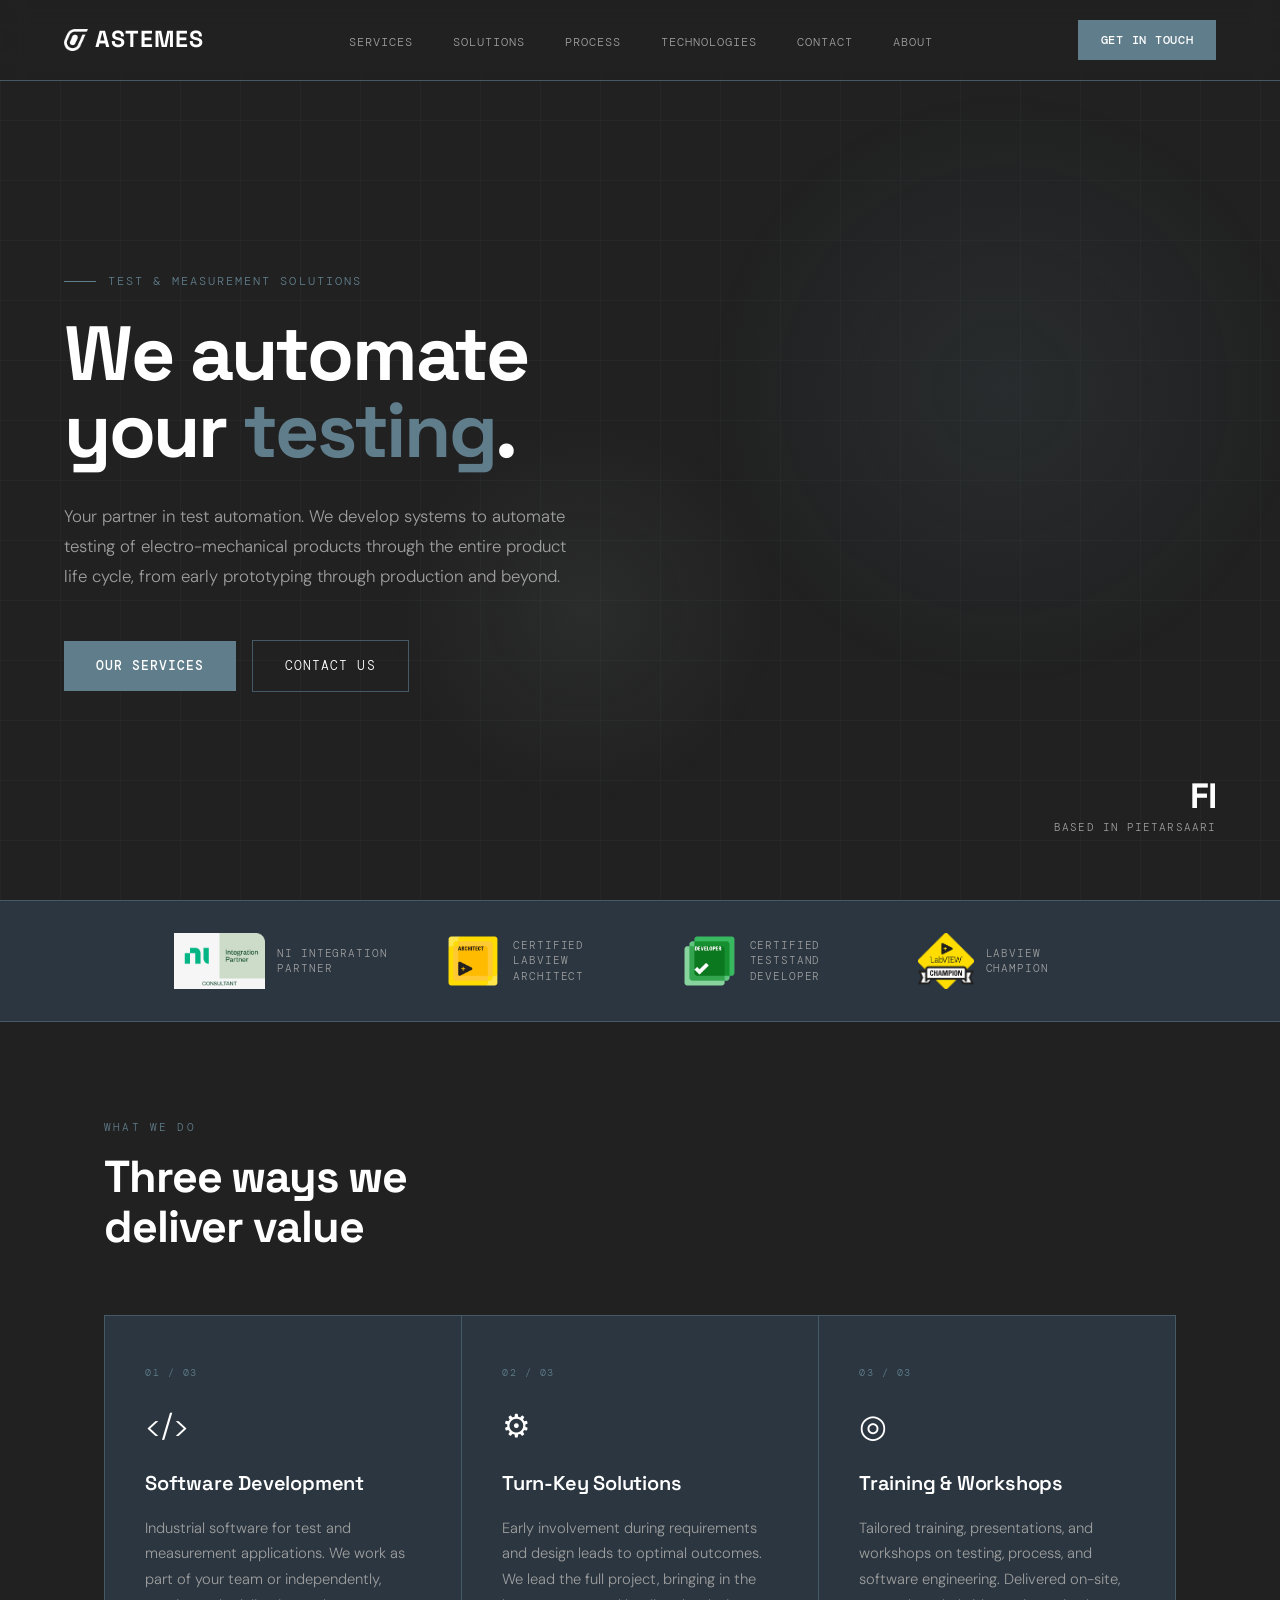
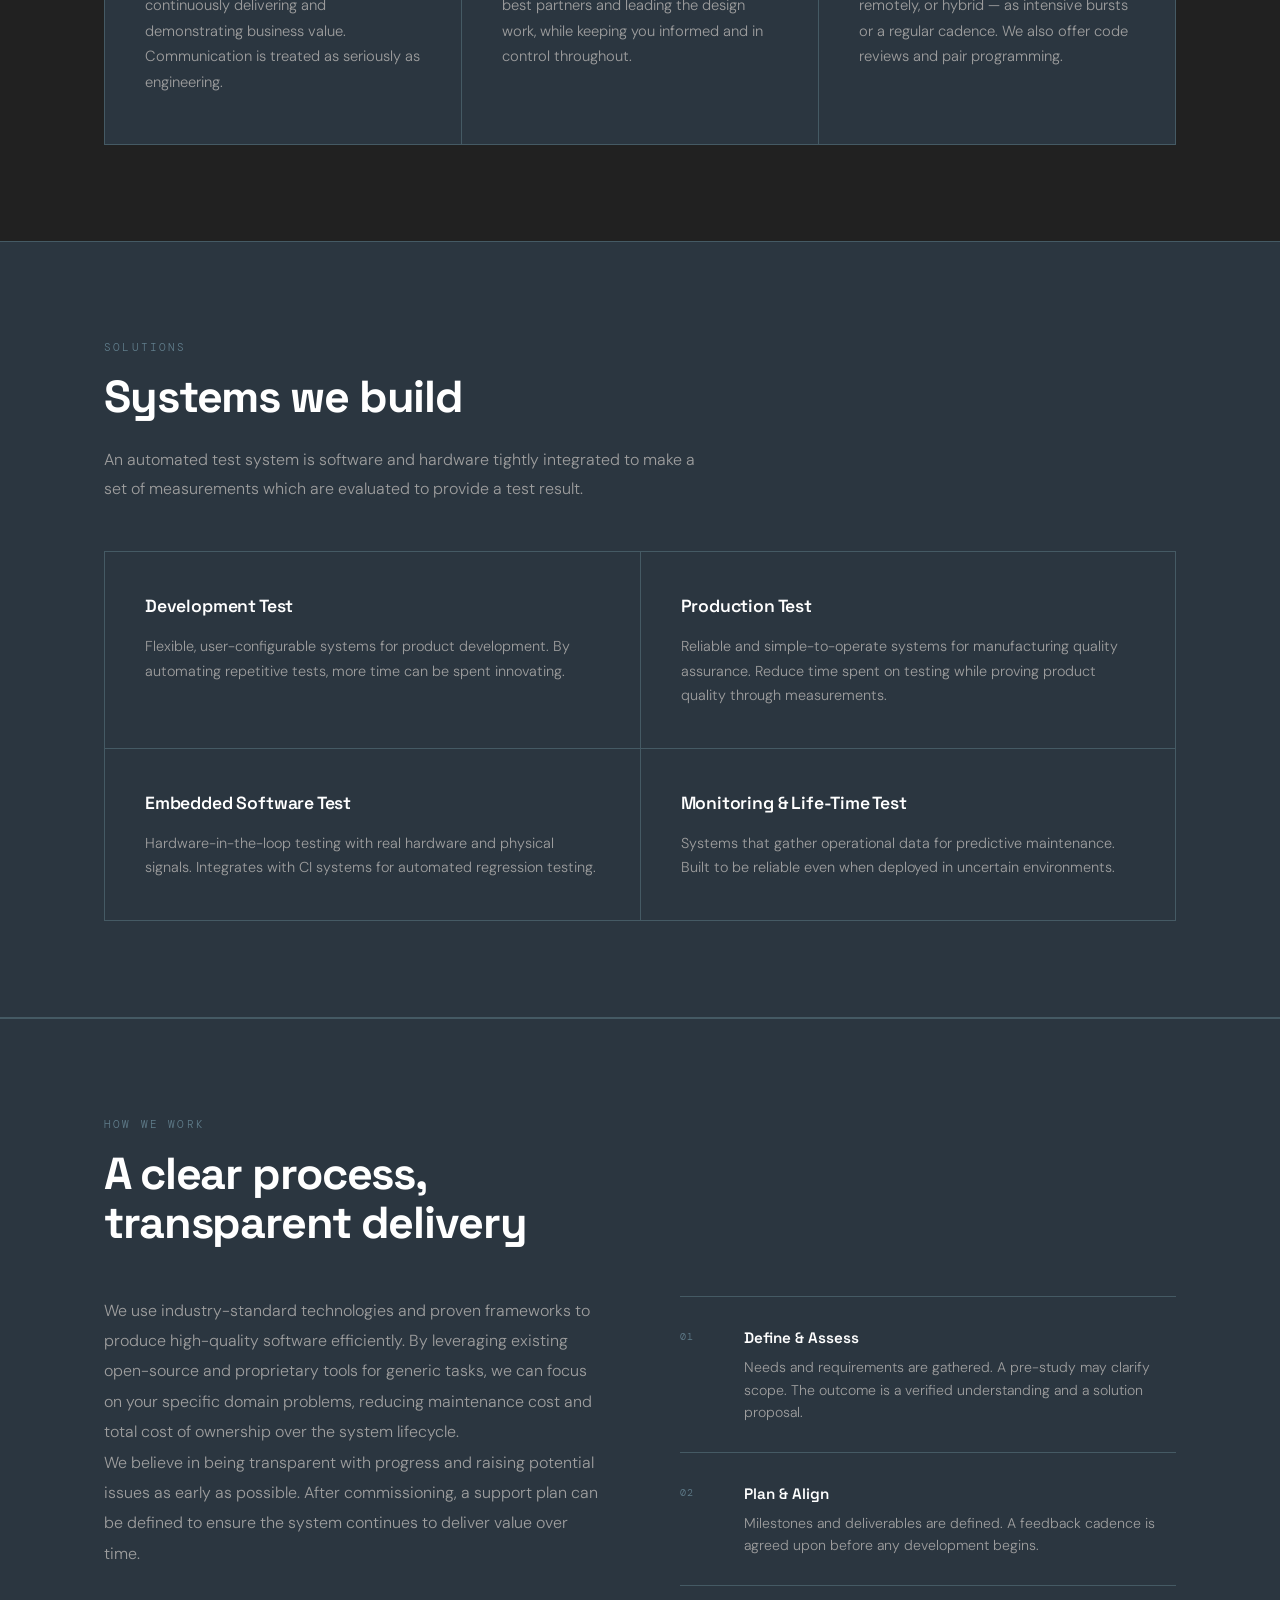
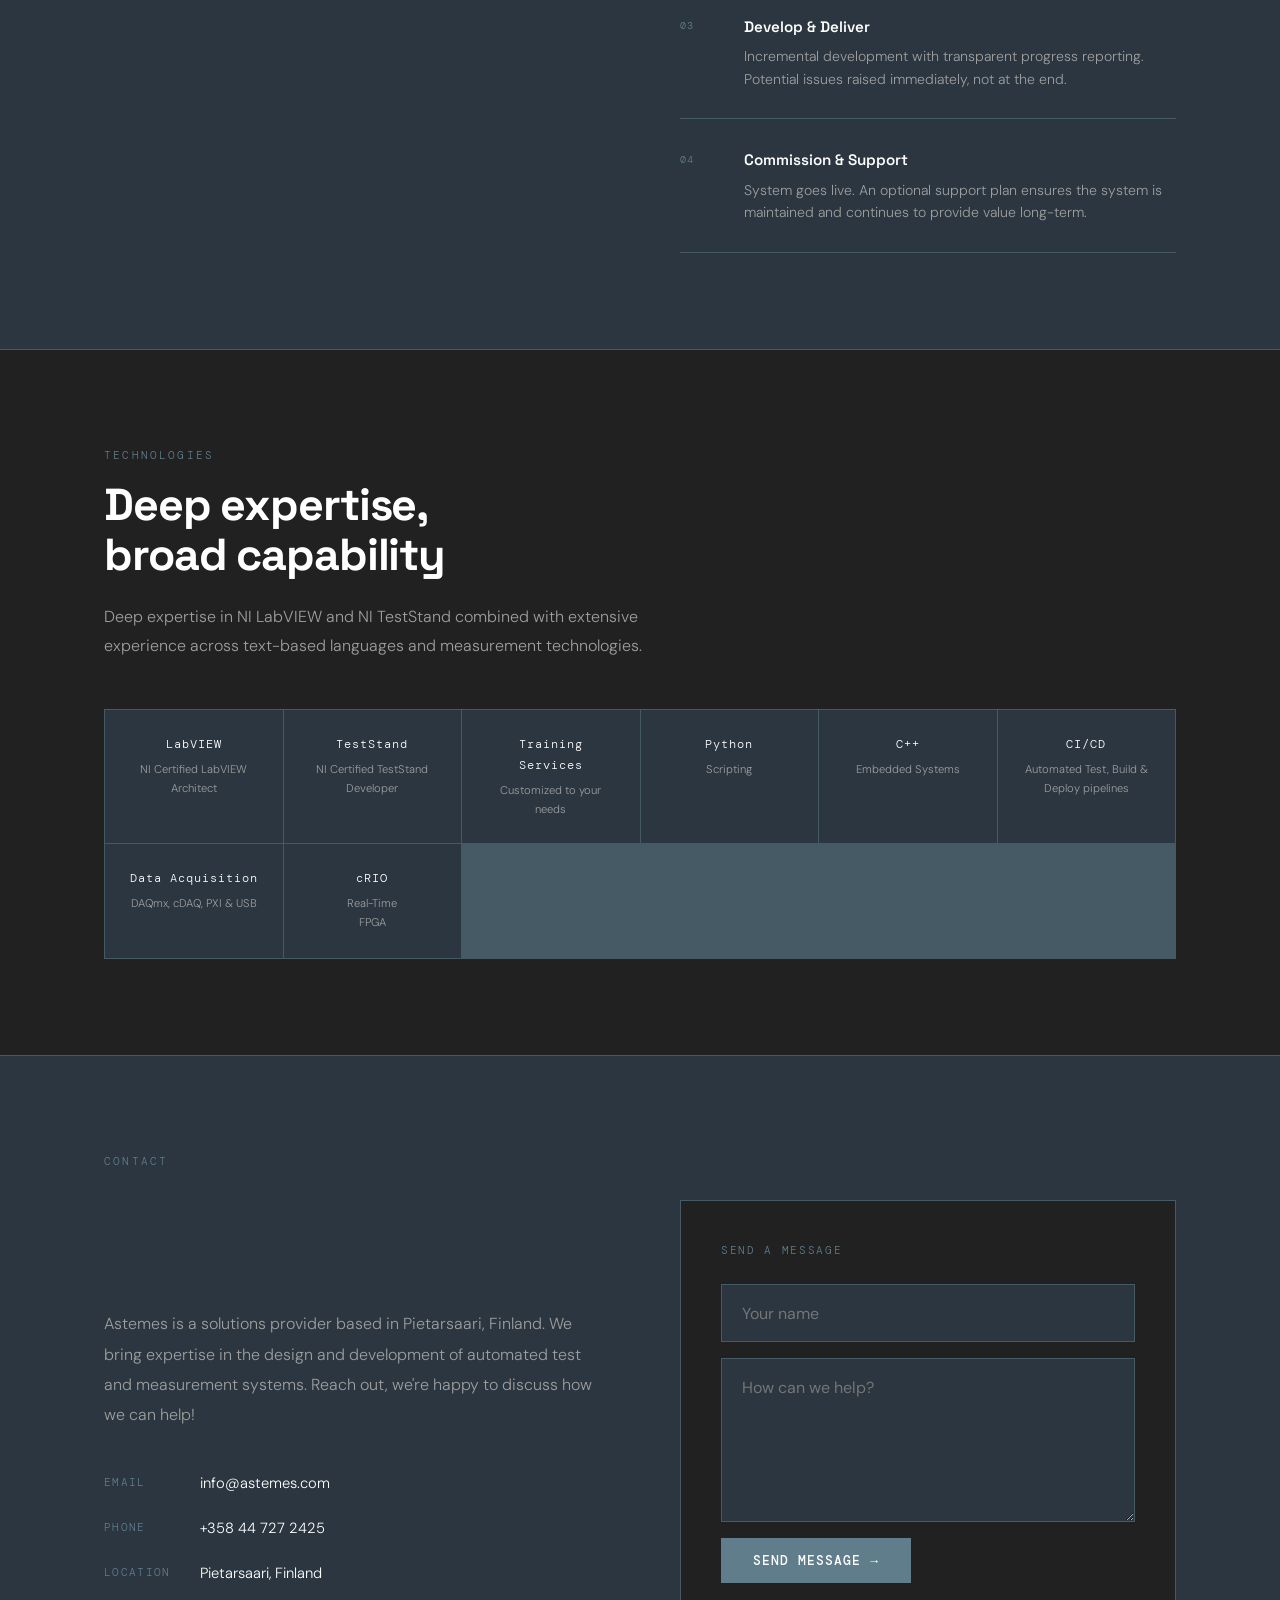
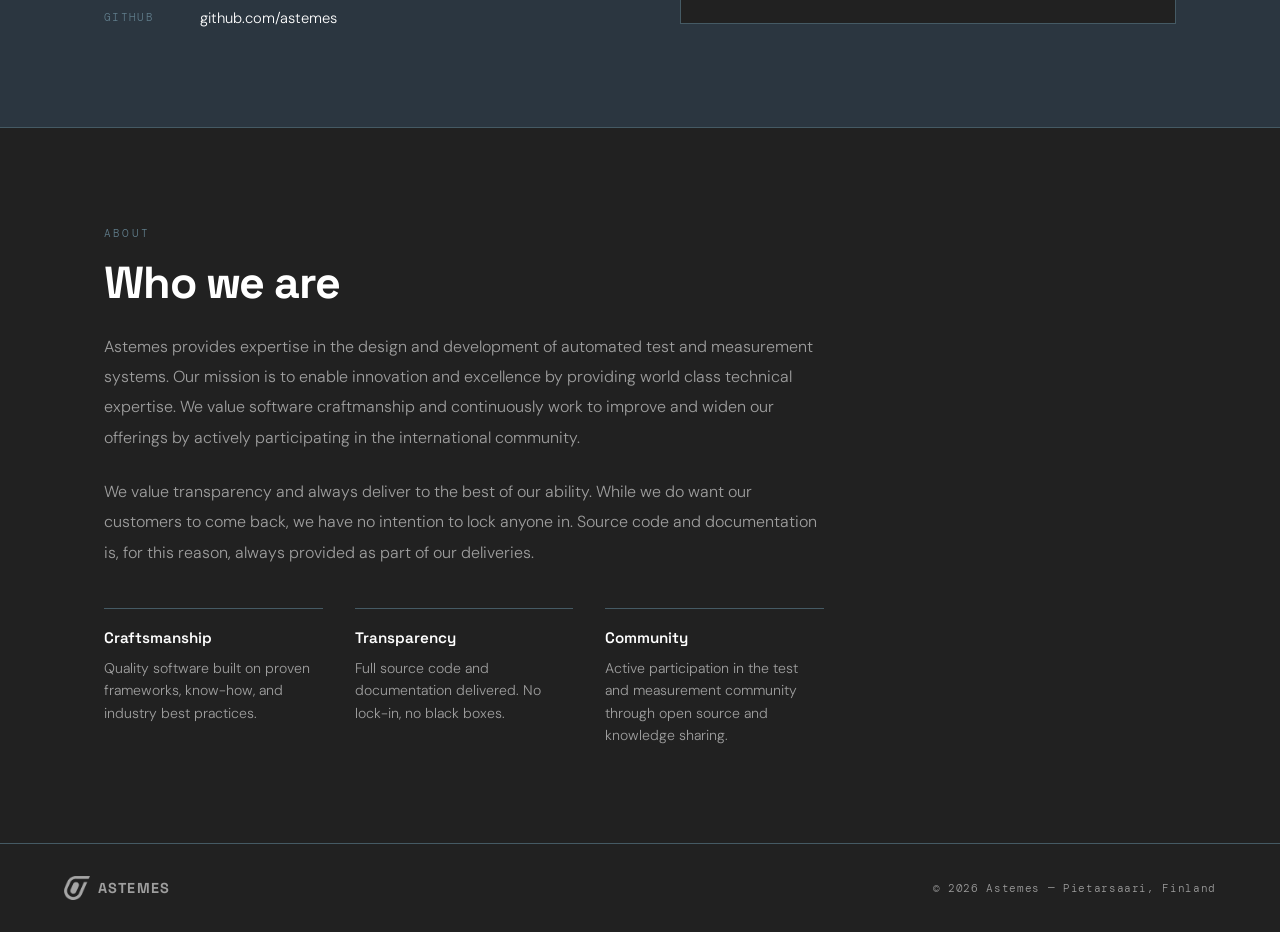
==== index.html @ abe4dcc0 "Update index.html" ====
<!DOCTYPE html>
<html lang="en">
<head>
<meta charset="UTF-8">
<meta name="viewport" content="width=device-width, initial-scale=1.0">
<title>Astemes — Test & Measurement Solutions</title>
<meta name="description" content="Astemes is a solutions provider for test and measurement applications. We develop systems to automate testing of electro-mechanical products through the entire product life cycle.">
<meta name="keywords" content="test automation, measurement systems, LabVIEW, TestStand, NI, turn-key solutions, Pietarsaari, Finland">
<meta property="og:title" content="Astemes — Test & Measurement Solutions">
<meta property="og:description" content="Your partner in test automation. We develop systems to automate testing of electro-mechanical products through the entire product life cycle.">
<meta property="og:type" content="website">
<meta property="og:url" content="https://astemes.com">
<meta property="og:image" content="https://astemes.com/brand_assets/Logo/Banner.png">
<meta property="og:site_name" content="Astemes">
<meta property="og:locale" content="en_US">
<meta name="twitter:card" content="summary_large_image">
<meta name="twitter:title" content="Astemes — Test & Measurement Solutions">
<meta name="twitter:description" content="Your partner in test automation. We develop systems to automate testing of electro-mechanical products through the entire product life cycle.">
<meta name="twitter:image" content="https://astemes.com/brand_assets/Logo/Banner.png">
<meta name="robots" content="index, follow">
<link rel="canonical" href="https://astemes.com/">
<link rel="icon" href="brand_assets/Logo/Logo_alphasigma.svg" type="image/svg+xml">
<link rel="preconnect" href="https://fonts.googleapis.com">
<link rel="preconnect" href="https://fonts.gstatic.com" crossorigin>
<link href="https://fonts.googleapis.com/css2?family=DM+Mono:wght@400;500&family=DM+Sans:wght@300;400;500&family=Space+Grotesk:wght@400;500;600;700&display=swap" rel="stylesheet">
<style>
  :root {
    --bg: #212121;
    --surface: #2b3640;
    --border: #455A64;
    --accent: #607D8B;
    --accent2: #CFD8DC;
    --text: #FFFFFF;
    --muted: #9E9E9E;
    --grid: rgba(96,125,139,0.06);
  }

  *, *::before, *::after { box-sizing: border-box; margin: 0; padding: 0; }

  /* Accessibility */
  .sr-only { position: absolute; width: 1px; height: 1px; padding: 0; margin: -1px; overflow: hidden; clip: rect(0,0,0,0); white-space: nowrap; border: 0; }
  .skip-link { position: absolute; top: -100%; left: 1rem; background: var(--accent); color: #fff; padding: 0.75rem 1.5rem; z-index: 1001; font-family: 'DM Mono', monospace; font-size: 0.85rem; text-decoration: none; }
  .skip-link:focus { top: 1rem; }
  :focus-visible { outline: 2px solid var(--accent); outline-offset: 2px; }
  a:focus-visible, button:focus-visible, input:focus-visible, textarea:focus-visible { outline: 2px solid var(--accent); outline-offset: 2px; }

  html { scroll-behavior: smooth; }

  body {
    background: var(--bg);
    color: var(--text);
    font-family: 'DM Sans', sans-serif;
    font-weight: 300;
    line-height: 1.7;
    overflow-x: hidden;
  }

  /* Grid background */
  body::before {
    content: '';
    position: fixed;
    inset: 0;
    background-image:
      linear-gradient(var(--grid) 1px, transparent 1px),
      linear-gradient(90deg, var(--grid) 1px, transparent 1px);
    background-size: 60px 60px;
    pointer-events: none;
    z-index: 0;
  }

  /* ── NAV ── */
  nav {
    position: fixed;
    top: 0; left: 0; right: 0;
    z-index: 100;
    display: flex;
    align-items: center;
    justify-content: space-between;
    padding: 1.25rem 4rem;
    background: rgba(33,33,33,0.85);
    backdrop-filter: blur(12px);
    border-bottom: 1px solid var(--border);
  }

  .nav-logo {
    display: flex;
    align-items: center;
    gap: 0.45rem;
    text-decoration: none;
  }
  .nav-logo img {
    height: 22px;
    width: auto;
  }
  .nav-logo-text {
    font-family: 'Space Grotesk', sans-serif;
    font-weight: 700;
    font-size: 1.45rem;
    letter-spacing: 0.04em;
    color: var(--text);
    text-transform: uppercase;
  }

  .nav-links {
    display: flex;
    gap: 2.5rem;
    list-style: none;
  }
  .nav-links a {
    font-family: 'DM Mono', monospace;
    font-size: 0.78rem;
    color: var(--muted);
    text-decoration: none;
    letter-spacing: 0.08em;
    text-transform: uppercase;
    transition: color 0.2s;
  }
  .nav-links a:hover { color: var(--accent); }

  .nav-hamburger {
    display: none;
    background: none;
    border: none;
    cursor: pointer;
    padding: 0.5rem;
    z-index: 101;
  }
  .nav-hamburger span {
    display: block;
    width: 22px;
    height: 2px;
    background: var(--text);
    margin: 5px 0;
    transition: transform 0.3s, opacity 0.3s;
  }
  .nav-hamburger.active span:nth-child(1) {
    transform: rotate(45deg) translate(5px, 5px);
  }
  .nav-hamburger.active span:nth-child(2) {
    opacity: 0;
  }
  .nav-hamburger.active span:nth-child(3) {
    transform: rotate(-45deg) translate(5px, -5px);
  }

  .nav-cta {
    font-family: 'DM Mono', monospace;
    font-size: 0.78rem;
    letter-spacing: 0.06em;
    text-transform: uppercase;
    background: var(--accent);
    color: #FFFFFF;
    border: none;
    padding: 0.6rem 1.4rem;
    cursor: pointer;
    text-decoration: none;
    font-weight: 500;
    transition: opacity 0.2s;
  }
  .nav-cta:hover { opacity: 0.85; }

  /* ── HERO ── */
  .hero {
    position: relative;
    min-height: 100vh;
    display: flex;
    align-items: center;
    padding: 8rem 4rem 4rem;
    z-index: 1;
    overflow: hidden;
  }

  .hero-glow {
    position: absolute;
    width: 600px; height: 600px;
    background: radial-gradient(circle, rgba(96,125,139,0.12) 0%, transparent 70%);
    top: 10%; left: 55%;
    pointer-events: none;
  }
  .hero-glow2 {
    position: absolute;
    width: 400px; height: 400px;
    background: radial-gradient(circle, rgba(207,216,220,0.06) 0%, transparent 70%);
    bottom: 10%; left: 30%;
    pointer-events: none;
  }

  .hero-label {
    font-family: 'DM Mono', monospace;
    font-size: 0.72rem;
    color: var(--accent);
    letter-spacing: 0.18em;
    text-transform: uppercase;
    margin-bottom: 1.5rem;
    display: flex;
    align-items: center;
    gap: 0.75rem;
  }
  .hero-label::before {
    content: '';
    display: inline-block;
    width: 32px; height: 1px;
    background: var(--accent);
  }

  .hero h1 {
    font-family: 'Space Grotesk', sans-serif;
    font-weight: 700;
    font-size: clamp(3rem, 6vw, 5.5rem);
    line-height: 1.0;
    letter-spacing: -0.03em;
    margin-bottom: 2rem;
    max-width: 700px;
  }

  .hero h1 em {
    font-style: normal;
    color: var(--accent);
    position: relative;
    display: inline-block;
  }

  .hero-body {
    font-size: 1.05rem;
    color: var(--muted);
    max-width: 520px;
    margin-bottom: 3rem;
    line-height: 1.8;
  }

  .hero-actions {
    display: flex;
    gap: 1rem;
    align-items: center;
  }

  .btn-primary {
    font-family: 'DM Mono', monospace;
    font-size: 0.8rem;
    letter-spacing: 0.08em;
    text-transform: uppercase;
    background: var(--accent);
    color: #FFFFFF;
    border: none;
    padding: 0.9rem 2rem;
    cursor: pointer;
    text-decoration: none;
    font-weight: 500;
    transition: opacity 0.2s, transform 0.2s;
  }
  .btn-primary:hover { opacity: 0.85; transform: translateY(-1px); }

  .btn-ghost {
    font-family: 'DM Mono', monospace;
    font-size: 0.8rem;
    letter-spacing: 0.08em;
    text-transform: uppercase;
    background: transparent;
    color: var(--text);
    border: 1px solid var(--border);
    padding: 0.9rem 2rem;
    cursor: pointer;
    text-decoration: none;
    transition: border-color 0.2s, color 0.2s;
  }
  .btn-ghost:hover { border-color: var(--accent); color: var(--accent); }

  .hero-stats {
    position: absolute;
    right: 4rem;
    bottom: 4rem;
    display: flex;
    flex-direction: column;
    gap: 2rem;
  }
  .stat-item {
    text-align: right;
  }
  .stat-num {
    font-family: 'Space Grotesk', sans-serif;
    font-weight: 700;
    font-size: 2.2rem;
    color: var(--text);
    letter-spacing: -0.03em;
    line-height: 1;
  }
  .stat-label {
    font-family: 'DM Mono', monospace;
    font-size: 0.68rem;
    color: var(--muted);
    letter-spacing: 0.1em;
    text-transform: uppercase;
    margin-top: 0.25rem;
  }

  /* ── BADGE BAR ── */
  .badge-bar {
    border-top: 1px solid var(--border);
    border-bottom: 1px solid var(--border);
    background: var(--surface);
    padding: 2rem 4rem;
    position: relative;
    z-index: 1;
  }
  .badge-bar-inner {
    max-width: 1200px;
    margin: 0 auto;
    display: flex;
    align-items: center;
    justify-content: center;
    gap: 3rem;
    flex-wrap: wrap;
  }
  .badge-bar-item {
    display: flex;
    align-items: center;
    gap: 0.75rem;
  }
  .badge-bar-item img {
    height: 56px;
    width: auto;
  }
  .badge-bar-label {
    font-family: 'DM Mono', monospace;
    font-size: 0.68rem;
    color: var(--muted);
    letter-spacing: 0.08em;
    text-transform: uppercase;
    max-width: 120px;
    line-height: 1.4;
  }

  /* ── SECTIONS ── */
  section {
    position: relative;
    z-index: 1;
  }

  .section-inner {
    max-width: 1200px;
    margin: 0 auto;
    padding: 6rem 4rem;
  }

  .section-tag {
    font-family: 'DM Mono', monospace;
    font-size: 0.68rem;
    color: var(--accent);
    letter-spacing: 0.2em;
    text-transform: uppercase;
    margin-bottom: 1rem;
  }

  .section-title {
    font-family: 'Space Grotesk', sans-serif;
    font-weight: 700;
    font-size: clamp(2rem, 3.5vw, 3rem);
    letter-spacing: -0.025em;
    line-height: 1.1;
    margin-bottom: 1.5rem;
  }

  /* ── SERVICES ── */
  #services { background: transparent; }

  .services-grid {
    display: grid;
    grid-template-columns: repeat(3, 1fr);
    gap: 1px;
    background: var(--border);
    border: 1px solid var(--border);
    margin-top: 4rem;
  }

  .service-card {
    background: var(--surface);
    padding: 3rem 2.5rem;
    transition: background 0.3s;
    position: relative;
    overflow: hidden;
  }
  .service-card::before {
    content: '';
    position: absolute;
    top: 0; left: 0; right: 0;
    height: 2px;
    background: var(--accent);
    transform: scaleX(0);
    transform-origin: left;
    transition: transform 0.4s;
  }
  .service-card:hover { background: #344550; }
  .service-card:hover::before { transform: scaleX(1); }

  .service-num {
    font-family: 'DM Mono', monospace;
    font-size: 0.65rem;
    color: var(--accent);
    letter-spacing: 0.15em;
    margin-bottom: 1.75rem;
  }
  .service-icon {
    font-size: 2rem;
    margin-bottom: 1.5rem;
    line-height: 1;
  }
  .service-title {
    font-family: 'Space Grotesk', sans-serif;
    font-weight: 600;
    font-size: 1.25rem;
    margin-bottom: 1rem;
    letter-spacing: -0.01em;
  }
  .service-desc {
    color: var(--muted);
    font-size: 0.92rem;
    line-height: 1.75;
  }

  /* ── SOLUTIONS ── */
  #solutions {
    background: var(--surface);
    border-top: 1px solid var(--border);
    border-bottom: 1px solid var(--border);
  }

  .solutions-intro {
    color: var(--muted);
    max-width: 600px;
    margin-bottom: 3rem;
    font-size: 1rem;
    line-height: 1.8;
  }

  .solutions-grid {
    display: grid;
    grid-template-columns: repeat(2, 1fr);
    gap: 1px;
    background: var(--border);
    border: 1px solid var(--border);
  }

  .solution-card {
    background: var(--surface);
    padding: 2.5rem;
    transition: background 0.3s;
  }
  .solution-card:hover { background: #344550; }

  .solution-title {
    font-family: 'Space Grotesk', sans-serif;
    font-weight: 600;
    font-size: 1.1rem;
    margin-bottom: 0.75rem;
    letter-spacing: -0.01em;
  }

  .solution-desc {
    color: var(--muted);
    font-size: 0.9rem;
    line-height: 1.7;
  }

  /* ── HOW WE WORK ── */
  #process {
    background: var(--surface);
    border-top: 1px solid var(--border);
    border-bottom: 1px solid var(--border);
  }

  .process-grid {
    display: grid;
    grid-template-columns: 1fr 1fr;
    gap: 5rem;
    align-items: start;
    margin-top: 3rem;
  }

  .process-desc {
    color: var(--muted);
    font-size: 1rem;
    line-height: 1.9;
  }

  .steps {
    display: flex;
    flex-direction: column;
    gap: 0;
  }
  .step {
    display: flex;
    gap: 1.5rem;
    padding: 1.75rem 0;
    border-bottom: 1px solid var(--border);
    align-items: flex-start;
  }
  .step:first-child { border-top: 1px solid var(--border); }
  .step-num {
    font-family: 'DM Mono', monospace;
    font-size: 0.65rem;
    color: var(--accent);
    letter-spacing: 0.1em;
    min-width: 2.5rem;
    padding-top: 0.2rem;
  }
  .step-content {}
  .step-title {
    font-family: 'Space Grotesk', sans-serif;
    font-weight: 600;
    font-size: 0.95rem;
    margin-bottom: 0.35rem;
  }
  .step-text {
    font-size: 0.88rem;
    color: var(--muted);
    line-height: 1.6;
  }

  /* ── TECH ── */
  #tech {}

  .tech-intro {
    color: var(--muted);
    max-width: 600px;
    margin-bottom: 3rem;
    font-size: 1rem;
    line-height: 1.8;
  }

  .tech-grid {
    display: grid;
    grid-template-columns: repeat(auto-fill, minmax(160px, 1fr));
    gap: 1px;
    background: var(--border);
    border: 1px solid var(--border);
  }
  .tech-badge {
    background: var(--surface);
    padding: 1.5rem;
    text-align: center;
    transition: background 0.2s;
  }
  .tech-badge:hover { background: #344550; }
  .tech-badge-name {
    font-family: 'DM Mono', monospace;
    font-size: 0.78rem;
    letter-spacing: 0.08em;
    color: var(--text);
  }
  .tech-badge-role {
    font-size: 0.7rem;
    color: var(--muted);
    margin-top: 0.3rem;
  }

  /* ── CONTACT ── */
  #contact {
    background: var(--surface);
    border-top: 1px solid var(--border);
  }

  .contact-grid {
    display: grid;
    grid-template-columns: 1fr 1fr;
    gap: 5rem;
    align-items: start;
  }

  .contact-desc {
    color: var(--muted);
    font-size: 1rem;
    line-height: 1.9;
    margin-bottom: 2.5rem;
  }

  .contact-detail {
    display: flex;
    flex-direction: column;
    gap: 1.25rem;
  }
  .contact-item {
    display: flex;
    gap: 1rem;
    align-items: flex-start;
  }
  .contact-item-label {
    font-family: 'DM Mono', monospace;
    font-size: 0.68rem;
    color: var(--accent);
    letter-spacing: 0.12em;
    text-transform: uppercase;
    min-width: 80px;
    padding-top: 0.15rem;
  }
  .contact-item-value {
    font-size: 0.92rem;
    color: var(--text);
  }
  .contact-item-value a {
    color: var(--text);
    text-decoration: none;
    transition: color 0.2s;
  }
  .contact-item-value a:hover { color: var(--accent); }

  /* ── ABOUT ── */
  #about {
    border-top: 1px solid var(--border);
  }

  .about-content {
    max-width: 720px;
  }

  .about-text {
    color: var(--muted);
    font-size: 1rem;
    line-height: 1.9;
    margin-bottom: 1.5rem;
  }

  .about-values {
    display: flex;
    gap: 2rem;
    margin-top: 2.5rem;
  }

  .about-value {
    flex: 1;
    padding-top: 1rem;
    border-top: 1px solid var(--border);
  }

  .about-value-title {
    font-family: 'Space Grotesk', sans-serif;
    font-weight: 600;
    font-size: 0.95rem;
    margin-bottom: 0.35rem;
  }

  .about-value-text {
    font-size: 0.88rem;
    color: var(--muted);
    line-height: 1.6;
  }

  /* ── FOOTER ── */
  footer {
    position: relative;
    z-index: 1;
    border-top: 1px solid var(--border);
    padding: 2rem 4rem;
    display: flex;
    align-items: center;
    justify-content: space-between;
  }
  .footer-logo {
    display: flex;
    align-items: center;
    gap: 0.5rem;
  }
  .footer-logo img {
    height: 24px;
    width: auto;
    opacity: 0.6;
  }
  .footer-logo-text {
    font-family: 'Space Grotesk', sans-serif;
    font-weight: 700;
    font-size: 0.9rem;
    letter-spacing: 0.08em;
    color: var(--muted);
    text-transform: uppercase;
  }
  .footer-copy {
    font-family: 'DM Mono', monospace;
    font-size: 0.68rem;
    color: var(--muted);
    letter-spacing: 0.06em;
  }

  /* ── ANIMATIONS ── */
  .fade-in {
    opacity: 0;
    transform: translateY(24px);
    transition: opacity 0.7s ease, transform 0.7s ease;
  }
  .fade-in.visible {
    opacity: 1;
    transform: none;
  }

  /* ── RESPONSIVE ── */
  @media (max-width: 1080px) {
    nav { padding: 1.25rem 2rem; }
    .nav-hamburger { display: block; }
    .nav-cta { display: none; }
    .nav-links {
      display: none;
      position: fixed;
      top: 0;
      left: 0;
      width: 100vw;
      height: 100vh;
      background: #212121;
      flex-direction: column;
      align-items: center;
      justify-content: center;
      gap: 2.5rem;
      z-index: 999;
    }
    .nav-links.open { display: flex; }
    .nav-hamburger { z-index: 1000; }
    .nav-links a {
      font-size: 1rem;
      letter-spacing: 0.12em;
      color: var(--text);
    }
    .hero { padding: 8rem 2rem 14rem; }
    .hero-stats { right: 2rem; bottom: 2rem; flex-direction: row; gap: 2rem; }
    .section-inner { padding: 4rem 2rem; }
    .services-grid, .solutions-grid { grid-template-columns: 1fr; }
    .tech-grid { grid-template-columns: repeat(2, 1fr); }
    .tech-badge { padding: 0.9rem 0.6rem; }
    .tech-badge-name { font-size: 0.7rem; }
    .tech-badge-role { font-size: 0.6rem; }
    .process-grid, .contact-grid { grid-template-columns: 1fr; gap: 3rem; }
    footer { flex-direction: column; gap: 1rem; padding: 2rem; }
    .about-values { flex-direction: column; gap: 1.5rem; }
  }
</style>
<script type="application/ld+json">
{
  "@context": "https://schema.org",
  "@type": "ProfessionalService",
  "name": "Astemes",
  "url": "https://astemes.com",
  "logo": "https://astemes.com/brand_assets/Logo/Banner.png",
  "description": "Solutions provider for test and measurement applications. We develop systems to automate testing of electro-mechanical products through the entire product life cycle.",
  "address": {
    "@type": "PostalAddress",
    "addressLocality": "Pietarsaari",
    "addressCountry": "FI"
  },
  "email": "info@astemes.com",
  "sameAs": ["https://github.com/astemes"],
  "knowsAbout": ["Test Automation", "LabVIEW", "TestStand", "Measurement Systems", "NI Hardware"],
  "areaServed": "Worldwide"
}
</script>
</head>
<body>

<!-- NAV -->
<a href="#services" class="skip-link">Skip to main content</a>
<header>
<nav aria-label="Main navigation">
  <a href="/" class="nav-logo">
    <img src="brand_assets/Logo/Logo_alphasigma_white.png" alt="Astemes" width="256" height="237">
    <span class="nav-logo-text">Astemes</span>
  </a>
  <ul class="nav-links">
    <li><a href="#services">Services</a></li>
    <li><a href="#solutions">Solutions</a></li>
    <li><a href="#process">Process</a></li>
    <li><a href="#tech">Technologies</a></li>
    <li><a href="#contact">Contact</a></li>
    <li><a href="#about">About</a></li>
  </ul>
  <a href="#contact" class="nav-cta">Get in touch</a>
  <button class="nav-hamburger" aria-label="Toggle menu" aria-expanded="false" onclick="toggleMenu()">
    <span></span>
    <span></span>
    <span></span>
  </button>
</nav>
</header>

<main>
<!-- HERO -->
<section class="hero">
  <div class="hero-glow"></div>
  <div class="hero-glow2"></div>
  <div>
    <div class="hero-label">Test &amp; Measurement Solutions</div>
    <h1>We automate<br>your <em>testing</em>.</h1>
    <p class="hero-body">
      Your partner in test automation. We develop systems to automate testing of electro-mechanical products through the entire product life cycle, from early prototyping through production and beyond.
    </p>
    <div class="hero-actions">
      <a href="#services" class="btn-primary">Our services</a>
      <a href="#contact" class="btn-ghost">Contact us</a>
    </div>
  </div>
  <div class="hero-stats">
    <div class="stat-item">
      <div class="stat-num">FI</div>
      <div class="stat-label">Based in Pietarsaari</div>
    </div>
  </div>
</section>

<!-- CERTIFICATIONS & PARTNERSHIPS -->
<div class="badge-bar">
  <div class="badge-bar-inner">
    <div class="badge-bar-item">
      <img src="brand_assets/Logo/3rd Party/NI_Partner_Badges_RGB_Consultant_Integration_Partner.png" alt="NI Integration Partner" width="500" height="308" loading="lazy">
      <span class="badge-bar-label">NI Integration Partner</span>
    </div>
    <div class="badge-bar-item">
      <img src="brand_assets/Logo/3rd Party/CLA_2.png" alt="Certified LabVIEW Architect" width="352" height="352" loading="lazy">
      <span class="badge-bar-label">Certified LabVIEW Architect</span>
    </div>
    <div class="badge-bar-item">
      <img src="brand_assets/Logo/3rd Party/CTD.png" alt="Certified TestStand Developer" width="353" height="352" loading="lazy">
      <span class="badge-bar-label">Certified TestStand Developer</span>
    </div>
    <div class="badge-bar-item">
      <img src="brand_assets/Logo/3rd Party/LV_Champ_Logo.png" alt="LabVIEW Champion" width="237" height="237" loading="lazy">
      <span class="badge-bar-label">LabVIEW Champion</span>
    </div>
  </div>
</div>

<!-- SERVICES -->
<section id="services">
  <div class="section-inner">
    <div class="section-tag">What we do</div>
    <h2 class="section-title fade-in">Three ways we<br>deliver value</h2>
    <div class="services-grid">
      <div class="service-card fade-in">
        <div class="service-num">01 / 03</div>
        <div class="service-icon">&lt;/&gt;</div>
        <h3 class="service-title">Software Development</h3>
        <p class="service-desc">Industrial software for test and measurement applications. We work as part of your team or independently, continuously delivering and demonstrating business value. Communication is treated as seriously as engineering.</p>
      </div>
      <div class="service-card fade-in">
        <div class="service-num">02 / 03</div>
        <div class="service-icon">⚙</div>
        <h3 class="service-title">Turn-Key Solutions</h3>
        <p class="service-desc">Early involvement during requirements and design leads to optimal outcomes. We lead the full project, bringing in the best partners and leading the design work, while keeping you informed and in control throughout.</p>
      </div>
      <div class="service-card fade-in">
        <div class="service-num">03 / 03</div>
        <div class="service-icon">◎</div>
        <h3 class="service-title">Training &amp; Workshops</h3>
        <p class="service-desc">Tailored training, presentations, and workshops on testing, process, and software engineering. Delivered on-site, remotely, or hybrid — as intensive bursts or a regular cadence. We also offer code reviews and pair programming.</p>
      </div>
    </div>
  </div>
</section>

<!-- SOLUTIONS -->
<section id="solutions">
  <div class="section-inner">
    <div class="section-tag">Solutions</div>
    <h2 class="section-title fade-in">Systems we build</h2>
    <p class="solutions-intro">An automated test system is software and hardware tightly integrated to make a set of measurements which are evaluated to provide a test result.</p>
    <div class="solutions-grid">
      <div class="solution-card fade-in">
        <h3 class="solution-title">Development Test</h3>
        <p class="solution-desc">Flexible, user-configurable systems for product development. By automating repetitive tests, more time can be spent innovating.</p>
      </div>
      <div class="solution-card fade-in">
        <h3 class="solution-title">Production Test</h3>
        <p class="solution-desc">Reliable and simple-to-operate systems for manufacturing quality assurance. Reduce time spent on testing while proving product quality through measurements.</p>
      </div>
      <div class="solution-card fade-in">
        <h3 class="solution-title">Embedded Software Test</h3>
        <p class="solution-desc">Hardware-in-the-loop testing with real hardware and physical signals. Integrates with CI systems for automated regression testing.</p>
      </div>
      <div class="solution-card fade-in">
        <h3 class="solution-title">Monitoring &amp; Life-Time Test</h3>
        <p class="solution-desc">Systems that gather operational data for predictive maintenance. Built to be reliable even when deployed in uncertain environments.</p>
      </div>
    </div>
  </div>
</section>

<!-- HOW WE WORK -->
<section id="process">
  <div class="section-inner">
    <div class="section-tag">How we work</div>
    <h2 class="section-title fade-in">A clear process,<br>transparent delivery</h2>
    <div class="process-grid">
      <div>
        <p class="process-desc">
          We use industry-standard technologies and proven frameworks to produce high-quality software efficiently. By leveraging existing open-source and proprietary tools for generic tasks, we can focus on your specific domain problems, reducing maintenance cost and total cost of ownership over the system lifecycle.
        </p>
        <p class="process-desc">
          We believe in being transparent with progress and raising potential issues as early as possible. After commissioning, a support plan can be defined to ensure the system continues to deliver value over time.
        </p>
      </div>
      <div class="steps">
        <div class="step fade-in">
          <div class="step-num">01</div>
          <div class="step-content">
            <h3 class="step-title">Define &amp; Assess</h3>
            <p class="step-text">Needs and requirements are gathered. A pre-study may clarify scope. The outcome is a verified understanding and a solution proposal.</p>
          </div>
        </div>
        <div class="step fade-in">
          <div class="step-num">02</div>
          <div class="step-content">
            <h3 class="step-title">Plan &amp; Align</h3>
            <p class="step-text">Milestones and deliverables are defined. A feedback cadence is agreed upon before any development begins.</p>
          </div>
        </div>
        <div class="step fade-in">
          <div class="step-num">03</div>
          <div class="step-content">
            <h3 class="step-title">Develop &amp; Deliver</h3>
            <p class="step-text">Incremental development with transparent progress reporting. Potential issues raised immediately, not at the end.</p>
          </div>
        </div>
        <div class="step fade-in">
          <div class="step-num">04</div>
          <div class="step-content">
            <h3 class="step-title">Commission &amp; Support</h3>
            <p class="step-text">System goes live. An optional support plan ensures the system is maintained and continues to provide value long-term.</p>
          </div>
        </div>
      </div>
    </div>
  </div>
</section>

<!-- TECH -->
<section id="tech">
  <div class="section-inner">
    <div class="section-tag">Technologies</div>
    <h2 class="section-title fade-in">Deep expertise,<br>broad capability</h2>
    <p class="tech-intro">Deep expertise in NI LabVIEW and NI TestStand combined with extensive experience across text-based languages and measurement technologies.</p>
    <div class="tech-grid">
      <div class="tech-badge fade-in">
        <div class="tech-badge-name">LabVIEW</div>
        <div class="tech-badge-role">NI Certified LabVIEW Architect</div>
      </div>
      <div class="tech-badge fade-in">
        <div class="tech-badge-name">TestStand</div>
        <div class="tech-badge-role">NI Certified TestStand Developer</div>
      </div>
      <div class="tech-badge fade-in">
        <div class="tech-badge-name">Training Services</div>
        <div class="tech-badge-role">Customized to your needs</div>
       <!--<div class="tech-badge-role">NI Certified Professional Instructor</div>-->
      </div>
      <div class="tech-badge fade-in">
        <div class="tech-badge-name">Python</div>
        <div class="tech-badge-role">Scripting</div>
      </div>
      <div class="tech-badge fade-in">
        <div class="tech-badge-name">C++</div>
        <div class="tech-badge-role">Embedded Systems</div>
      </div>      
      <div class="tech-badge fade-in">
        <div class="tech-badge-name">CI/CD</div>
        <div class="tech-badge-role">Automated Test, Build &amp; Deploy pipelines</div>
      </div>
      <div class="tech-badge fade-in">
        <div class="tech-badge-name">Data Acquisition</div>
        <div class="tech-badge-role">DAQmx, cDAQ, PXI &amp; USB</div>
      </div>
      <div class="tech-badge fade-in">
        <div class="tech-badge-name">cRIO</div>
        <div class="tech-badge-role">Real-Time<br/>FPGA</div>
      </div>
      <div class="tech-badge fade-in">
        <div class="tech-badge-name">PXI</div>
        <div class="tech-badge-role">Modular Instrumentation</div>
      </div>
      <div class="tech-badge fade-in">
        <div class="tech-badge-name">Serial Communication</div>
        <div class="tech-badge-role">RS-232/485, CAN</div>
      </div>
      <div class="tech-badge fade-in">
        <div class="tech-badge-name">Instrument Integration</div>
        <div class="tech-badge-role">SCPI / VISA Protocols</div>
      </div>
      <div class="tech-badge fade-in">
        <div class="tech-badge-name">Git</div>
        <div class="tech-badge-role">Version Control &amp; Collaboration</div>
      </div>
    </div>
  </div>
</section>

<!-- CONTACT -->
<section id="contact">
  <div class="section-inner">
    <div class="contact-grid">
      <div>
        <div class="section-tag">Contact</div>
        <h2 class="section-title fade-in">Let's solve your<br>testing challenges</h2>
        <p class="contact-desc">
          Astemes is a solutions provider based in Pietarsaari, Finland. We bring expertise in the design and development of automated test and measurement systems. Reach out, we're happy to discuss how we can help!
        </p>
        <div class="contact-detail">
          <div class="contact-item">
            <span class="contact-item-label">Email</span>
            <span class="contact-item-value"><a href="mailto:info@astemes.com">info@astemes.com</a></span>
          </div>
          <div class="contact-item">
            <span class="contact-item-label">Phone</span>
            <span class="contact-item-value"><a href="tel:+358447272425">+358 44 727 2425</a></span>
          </div>
          <div class="contact-item">
            <span class="contact-item-label">Location</span>
            <span class="contact-item-value">Pietarsaari, Finland</span>
          </div>
          <div class="contact-item">
            <span class="contact-item-label">GitHub</span>
            <span class="contact-item-value"><a href="https://github.com/astemes" target="_blank" rel="noopener noreferrer">github.com/astemes</a></span>
          </div>
        </div>
      </div>
      <div>
        <div style="background: var(--bg); border: 1px solid var(--border); padding: 2.5rem; margin-top: 3rem;">
          <div style="font-family: 'DM Mono', monospace; font-size: 0.7rem; color: var(--accent); letter-spacing: 0.15em; text-transform: uppercase; margin-bottom: 1.5rem;">Send a message</div>
          <form id="contact-form" style="display: flex; flex-direction: column; gap: 1rem;" onsubmit="return openMailClient()">
            <label for="contact-name" class="sr-only">Your name</label>
            <input id="contact-name" type="text" placeholder="Your name" style="background: var(--surface); border: 1px solid var(--border); color: var(--text); font-family: 'DM Sans', sans-serif; font-size: 1rem; padding: 1.1rem 1.25rem; outline: none; transition: border-color 0.2s;" onfocus="this.style.borderColor='var(--accent)'" onblur="this.style.borderColor='var(--border)'">

            <label for="contact-message" class="sr-only">Your message</label>
            <textarea id="contact-message" placeholder="How can we help?" rows="6" style="background: var(--surface); border: 1px solid var(--border); color: var(--text); font-family: 'DM Sans', sans-serif; font-size: 1rem; padding: 1.1rem 1.25rem; outline: none; resize: vertical; transition: border-color 0.2s;" onfocus="this.style.borderColor='var(--accent)'" onblur="this.style.borderColor='var(--border)'"></textarea>
            <button type="submit" class="btn-primary" style="align-self: flex-start;">Send message →</button>
          </form>
        </div>
      </div>
    </div>
  </div>
</section>

<!-- ABOUT -->
<section id="about">
  <div class="section-inner">
    <div class="section-tag">About</div>
    <h2 class="section-title fade-in">Who we are</h2>
    <div class="about-content">
      <p class="about-text">
        Astemes provides expertise in the design and development of automated test and measurement systems. Our mission is to enable innovation and excellence by providing world class technical expertise. We value software craftmanship and continuously work to improve and widen our offerings by actively participating in the international community.
      </p>
      <p class="about-text">
        We value transparency and always deliver to the best of our ability. While we do want our customers to come back, we have no intention to lock anyone in. Source code and documentation is, for this reason, always provided as part of our deliveries.
      </p>
      <div class="about-values">
        <div class="about-value fade-in">
          <h3 class="about-value-title">Craftsmanship</h3>
          <p class="about-value-text">Quality software built on proven frameworks, know-how, and industry best practices.</p>
        </div>
        <div class="about-value fade-in">
          <h3 class="about-value-title">Transparency</h3>
          <p class="about-value-text">Full source code and documentation delivered. No lock-in, no black boxes.</p>
        </div>
        <div class="about-value fade-in">
          <h3 class="about-value-title">Community</h3>
          <p class="about-value-text">Active participation in the test and measurement community through open source and knowledge sharing.</p>
        </div>
      </div>
    </div>
  </div>
</section>

</main>

<!-- FOOTER -->
<footer>
  <div class="footer-logo">
    <img src="brand_assets/Logo/Logo_alphasigma_white.png" alt="Astemes" width="256" height="237" loading="lazy">
    <span class="footer-logo-text">Astemes</span>
  </div>
  <div class="footer-copy">© 2026 Astemes — Pietarsaari, Finland</div>
</footer>

<script>
  // Contact form — opens email client with filled fields
  // Mobile menu toggle
  function toggleMenu() {
    var links = document.querySelector('.nav-links');
    var btn = document.querySelector('.nav-hamburger');
    links.classList.toggle('open');
    btn.classList.toggle('active');
    var expanded = btn.getAttribute('aria-expanded') === 'true';
    btn.setAttribute('aria-expanded', String(!expanded));
  }

  // Close menu when a link is tapped
  document.querySelectorAll('.nav-links a').forEach(function(link) {
    link.addEventListener('click', function() {
      document.querySelector('.nav-links').classList.remove('open');
      document.querySelector('.nav-hamburger').classList.remove('active');
    });
  });

  function openMailClient() {
    var name = document.getElementById('contact-name').value.trim();
    var message = document.getElementById('contact-message').value.trim();

    var subject = 'Inquiry from ' + (name || 'Website visitor');
    var body = message + '\n\n— ' + name;

    window.location.href = 'mailto:info@astemes.com'
      + '?subject=' + encodeURIComponent(subject)
      + '&body=' + encodeURIComponent(body);

    return false;
  }

  // Scroll reveal
  const observer = new IntersectionObserver(entries => {
    entries.forEach((entry, i) => {
      if (entry.isIntersecting) {
        setTimeout(() => entry.target.classList.add('visible'), i * 80);
        observer.unobserve(entry.target);
      }
    });
  }, { threshold: 0.1 });

  document.querySelectorAll('.fade-in').forEach(el => observer.observe(el));
</script>
</body>
</html>
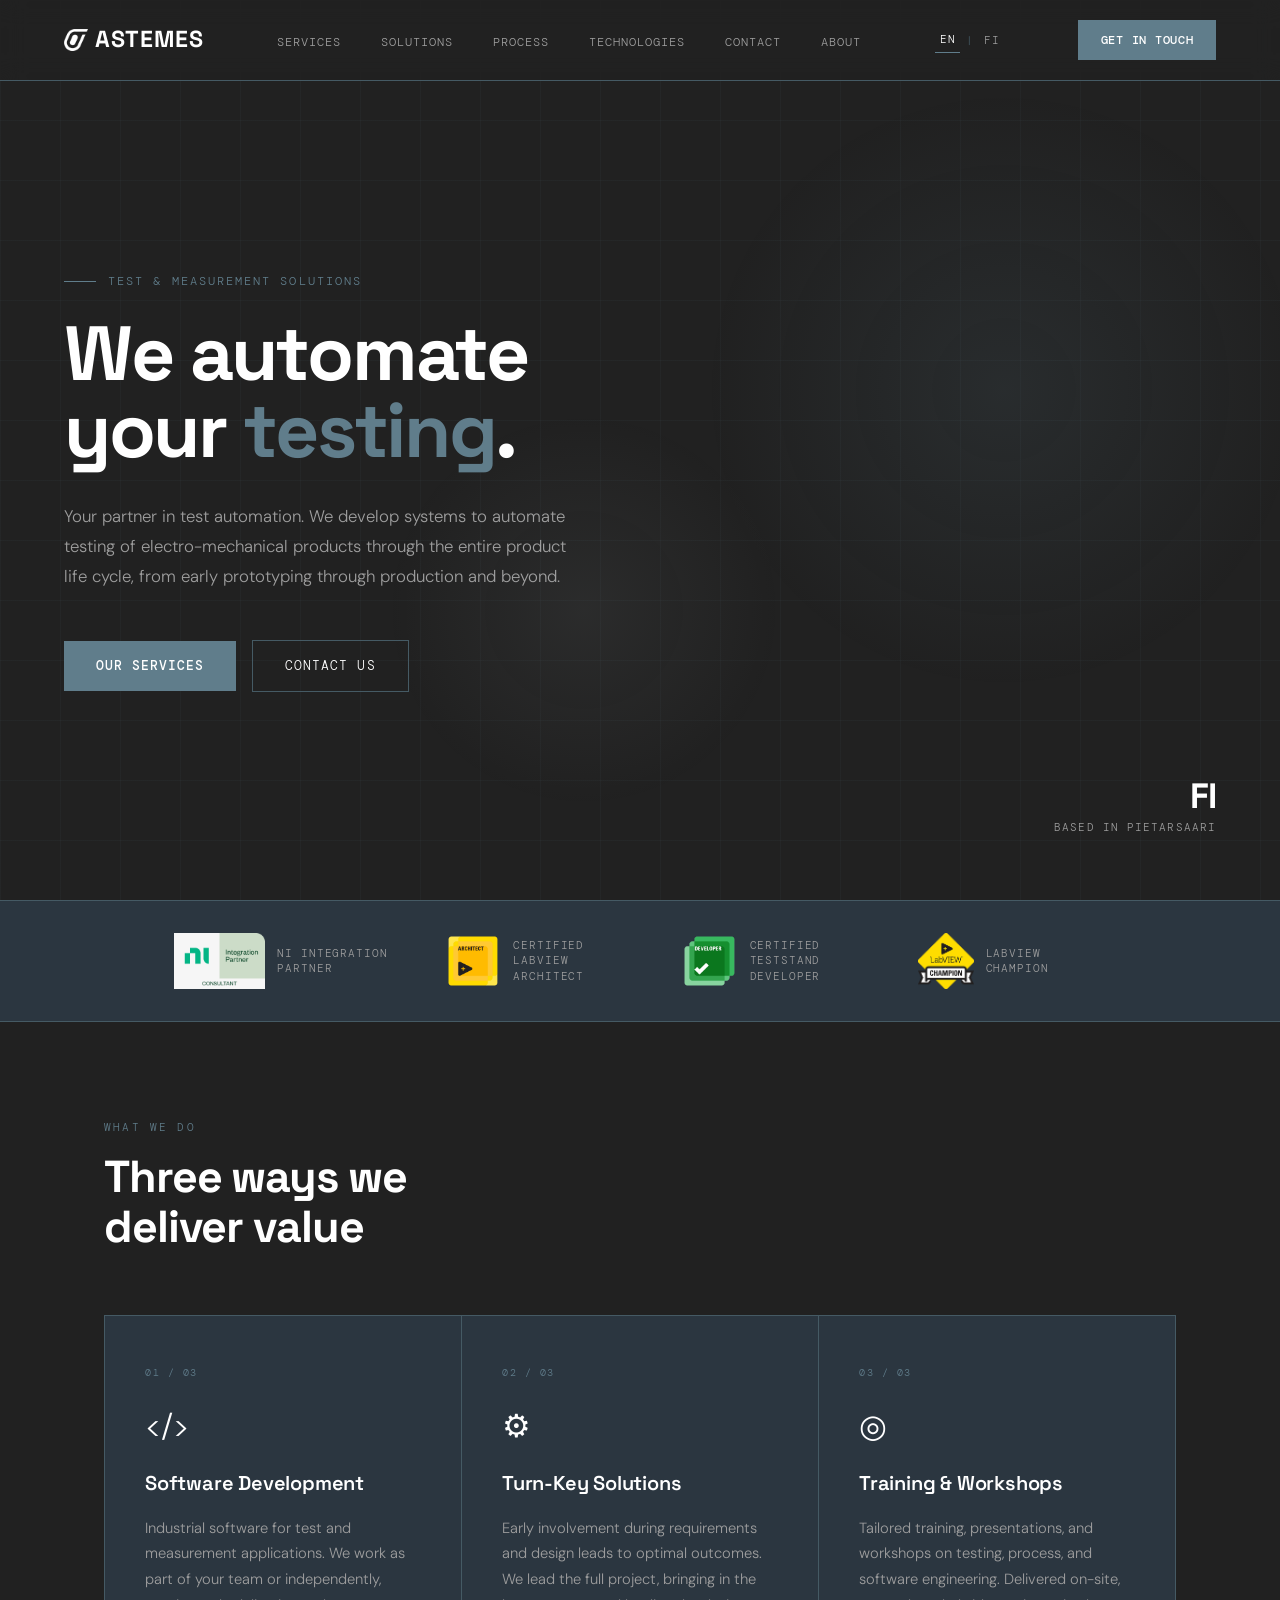
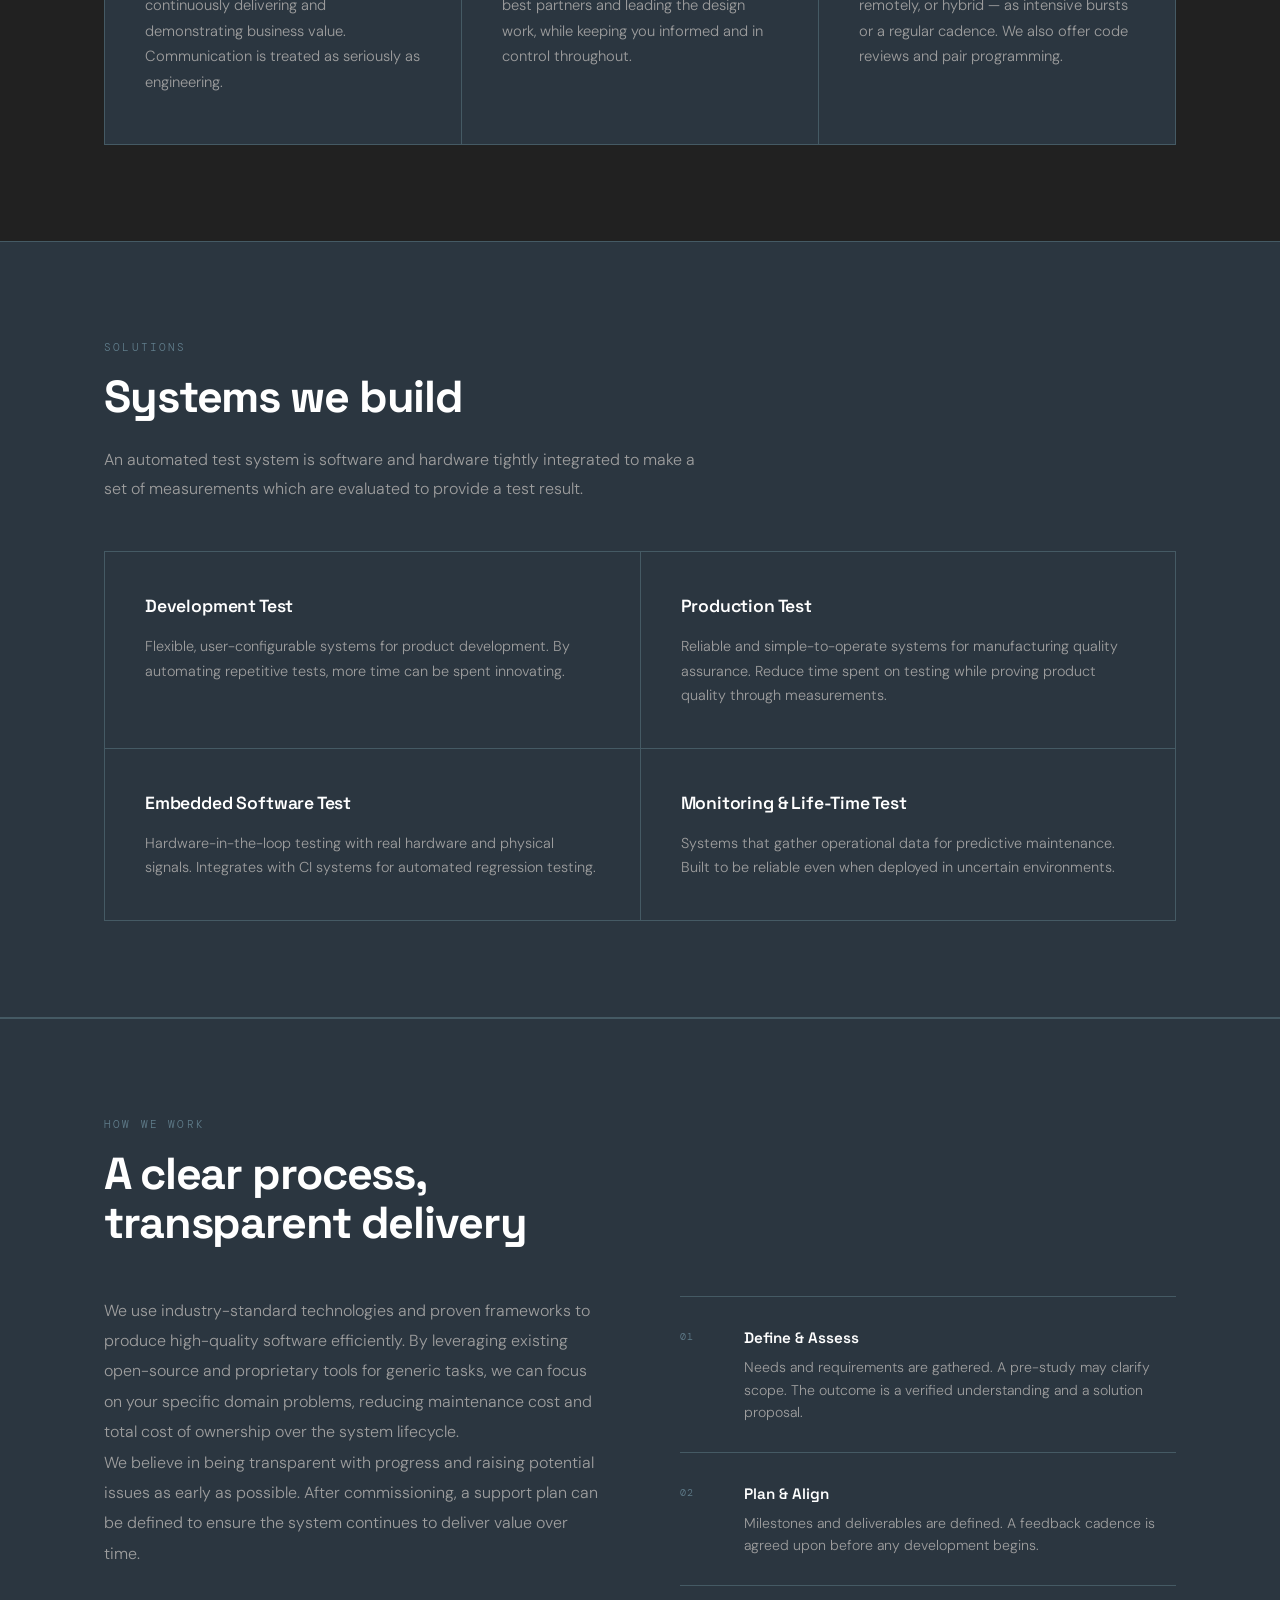
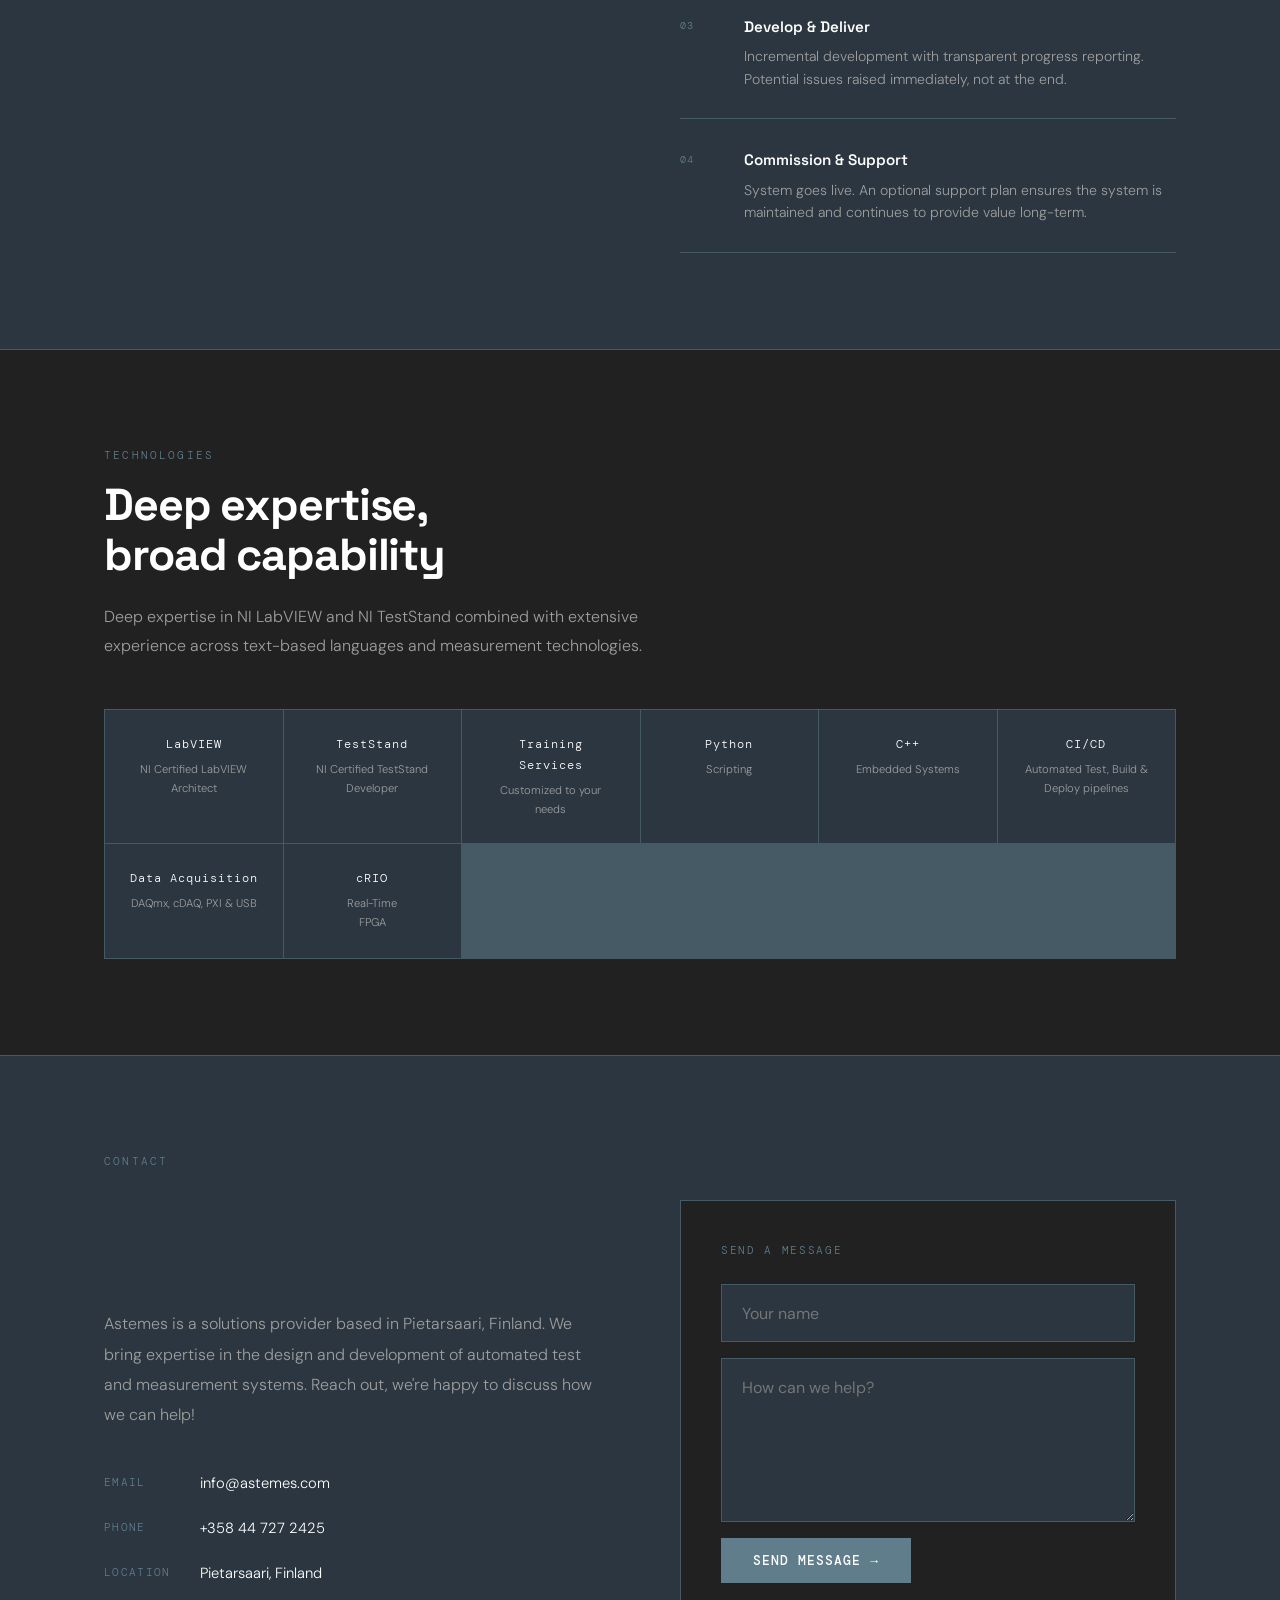
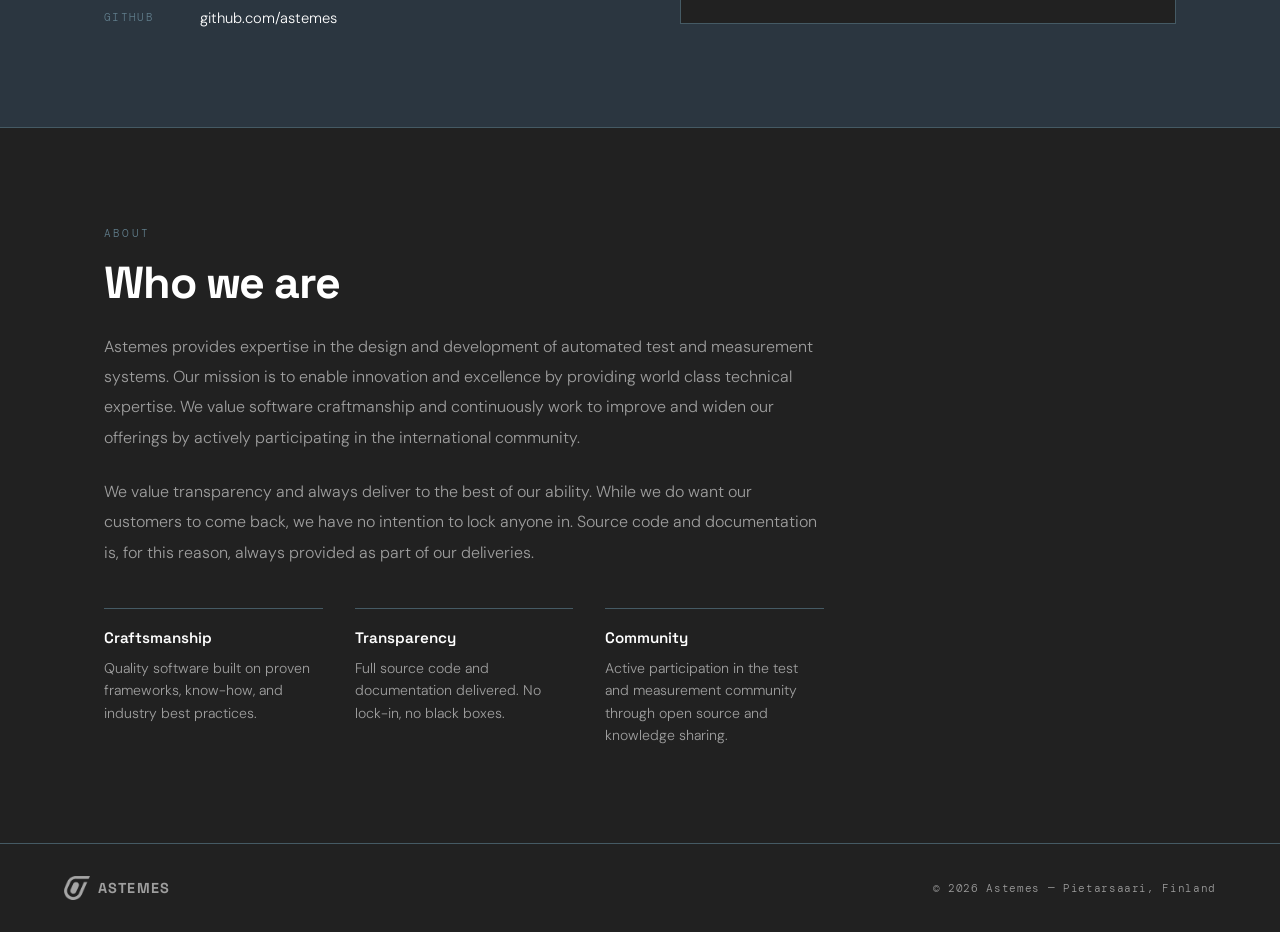
==== commit 1b88d418: "add fi" ====
--- a/index.html
+++ b/index.html
@@ -19,716 +19,14 @@
 <meta name="twitter:image" content="https://astemes.com/brand_assets/Logo/Banner.png">
 <meta name="robots" content="index, follow">
 <link rel="canonical" href="https://astemes.com/">
+<link rel="alternate" hreflang="en" href="https://astemes.com/">
+<link rel="alternate" hreflang="fi" href="https://astemes.com/fi/">
+<link rel="alternate" hreflang="x-default" href="https://astemes.com/">
 <link rel="icon" href="brand_assets/Logo/Logo_alphasigma.svg" type="image/svg+xml">
 <link rel="preconnect" href="https://fonts.googleapis.com">
 <link rel="preconnect" href="https://fonts.gstatic.com" crossorigin>
 <link href="https://fonts.googleapis.com/css2?family=DM+Mono:wght@400;500&family=DM+Sans:wght@300;400;500&family=Space+Grotesk:wght@400;500;600;700&display=swap" rel="stylesheet">
-<style>
-  :root {
-    --bg: #212121;
-    --surface: #2b3640;
-    --border: #455A64;
-    --accent: #607D8B;
-    --accent2: #CFD8DC;
-    --text: #FFFFFF;
-    --muted: #9E9E9E;
-    --grid: rgba(96,125,139,0.06);
-  }
-
-  *, *::before, *::after { box-sizing: border-box; margin: 0; padding: 0; }
-
-  /* Accessibility */
-  .sr-only { position: absolute; width: 1px; height: 1px; padding: 0; margin: -1px; overflow: hidden; clip: rect(0,0,0,0); white-space: nowrap; border: 0; }
-  .skip-link { position: absolute; top: -100%; left: 1rem; background: var(--accent); color: #fff; padding: 0.75rem 1.5rem; z-index: 1001; font-family: 'DM Mono', monospace; font-size: 0.85rem; text-decoration: none; }
-  .skip-link:focus { top: 1rem; }
-  :focus-visible { outline: 2px solid var(--accent); outline-offset: 2px; }
-  a:focus-visible, button:focus-visible, input:focus-visible, textarea:focus-visible { outline: 2px solid var(--accent); outline-offset: 2px; }
-
-  html { scroll-behavior: smooth; }
-
-  body {
-    background: var(--bg);
-    color: var(--text);
-    font-family: 'DM Sans', sans-serif;
-    font-weight: 300;
-    line-height: 1.7;
-    overflow-x: hidden;
-  }
-
-  /* Grid background */
-  body::before {
-    content: '';
-    position: fixed;
-    inset: 0;
-    background-image:
-      linear-gradient(var(--grid) 1px, transparent 1px),
-      linear-gradient(90deg, var(--grid) 1px, transparent 1px);
-    background-size: 60px 60px;
-    pointer-events: none;
-    z-index: 0;
-  }
-
-  /* ── NAV ── */
-  nav {
-    position: fixed;
-    top: 0; left: 0; right: 0;
-    z-index: 100;
-    display: flex;
-    align-items: center;
-    justify-content: space-between;
-    padding: 1.25rem 4rem;
-    background: rgba(33,33,33,0.85);
-    backdrop-filter: blur(12px);
-    border-bottom: 1px solid var(--border);
-  }
-
-  .nav-logo {
-    display: flex;
-    align-items: center;
-    gap: 0.45rem;
-    text-decoration: none;
-  }
-  .nav-logo img {
-    height: 22px;
-    width: auto;
-  }
-  .nav-logo-text {
-    font-family: 'Space Grotesk', sans-serif;
-    font-weight: 700;
-    font-size: 1.45rem;
-    letter-spacing: 0.04em;
-    color: var(--text);
-    text-transform: uppercase;
-  }
-
-  .nav-links {
-    display: flex;
-    gap: 2.5rem;
-    list-style: none;
-  }
-  .nav-links a {
-    font-family: 'DM Mono', monospace;
-    font-size: 0.78rem;
-    color: var(--muted);
-    text-decoration: none;
-    letter-spacing: 0.08em;
-    text-transform: uppercase;
-    transition: color 0.2s;
-  }
-  .nav-links a:hover { color: var(--accent); }
-
-  .nav-hamburger {
-    display: none;
-    background: none;
-    border: none;
-    cursor: pointer;
-    padding: 0.5rem;
-    z-index: 101;
-  }
-  .nav-hamburger span {
-    display: block;
-    width: 22px;
-    height: 2px;
-    background: var(--text);
-    margin: 5px 0;
-    transition: transform 0.3s, opacity 0.3s;
-  }
-  .nav-hamburger.active span:nth-child(1) {
-    transform: rotate(45deg) translate(5px, 5px);
-  }
-  .nav-hamburger.active span:nth-child(2) {
-    opacity: 0;
-  }
-  .nav-hamburger.active span:nth-child(3) {
-    transform: rotate(-45deg) translate(5px, -5px);
-  }
-
-  .nav-cta {
-    font-family: 'DM Mono', monospace;
-    font-size: 0.78rem;
-    letter-spacing: 0.06em;
-    text-transform: uppercase;
-    background: var(--accent);
-    color: #FFFFFF;
-    border: none;
-    padding: 0.6rem 1.4rem;
-    cursor: pointer;
-    text-decoration: none;
-    font-weight: 500;
-    transition: opacity 0.2s;
-  }
-  .nav-cta:hover { opacity: 0.85; }
-
-  /* ── HERO ── */
-  .hero {
-    position: relative;
-    min-height: 100vh;
-    display: flex;
-    align-items: center;
-    padding: 8rem 4rem 4rem;
-    z-index: 1;
-    overflow: hidden;
-  }
-
-  .hero-glow {
-    position: absolute;
-    width: 600px; height: 600px;
-    background: radial-gradient(circle, rgba(96,125,139,0.12) 0%, transparent 70%);
-    top: 10%; left: 55%;
-    pointer-events: none;
-  }
-  .hero-glow2 {
-    position: absolute;
-    width: 400px; height: 400px;
-    background: radial-gradient(circle, rgba(207,216,220,0.06) 0%, transparent 70%);
-    bottom: 10%; left: 30%;
-    pointer-events: none;
-  }
-
-  .hero-label {
-    font-family: 'DM Mono', monospace;
-    font-size: 0.72rem;
-    color: var(--accent);
-    letter-spacing: 0.18em;
-    text-transform: uppercase;
-    margin-bottom: 1.5rem;
-    display: flex;
-    align-items: center;
-    gap: 0.75rem;
-  }
-  .hero-label::before {
-    content: '';
-    display: inline-block;
-    width: 32px; height: 1px;
-    background: var(--accent);
-  }
-
-  .hero h1 {
-    font-family: 'Space Grotesk', sans-serif;
-    font-weight: 700;
-    font-size: clamp(3rem, 6vw, 5.5rem);
-    line-height: 1.0;
-    letter-spacing: -0.03em;
-    margin-bottom: 2rem;
-    max-width: 700px;
-  }
-
-  .hero h1 em {
-    font-style: normal;
-    color: var(--accent);
-    position: relative;
-    display: inline-block;
-  }
-
-  .hero-body {
-    font-size: 1.05rem;
-    color: var(--muted);
-    max-width: 520px;
-    margin-bottom: 3rem;
-    line-height: 1.8;
-  }
-
-  .hero-actions {
-    display: flex;
-    gap: 1rem;
-    align-items: center;
-  }
-
-  .btn-primary {
-    font-family: 'DM Mono', monospace;
-    font-size: 0.8rem;
-    letter-spacing: 0.08em;
-    text-transform: uppercase;
-    background: var(--accent);
-    color: #FFFFFF;
-    border: none;
-    padding: 0.9rem 2rem;
-    cursor: pointer;
-    text-decoration: none;
-    font-weight: 500;
-    transition: opacity 0.2s, transform 0.2s;
-  }
-  .btn-primary:hover { opacity: 0.85; transform: translateY(-1px); }
-
-  .btn-ghost {
-    font-family: 'DM Mono', monospace;
-    font-size: 0.8rem;
-    letter-spacing: 0.08em;
-    text-transform: uppercase;
-    background: transparent;
-    color: var(--text);
-    border: 1px solid var(--border);
-    padding: 0.9rem 2rem;
-    cursor: pointer;
-    text-decoration: none;
-    transition: border-color 0.2s, color 0.2s;
-  }
-  .btn-ghost:hover { border-color: var(--accent); color: var(--accent); }
-
-  .hero-stats {
-    position: absolute;
-    right: 4rem;
-    bottom: 4rem;
-    display: flex;
-    flex-direction: column;
-    gap: 2rem;
-  }
-  .stat-item {
-    text-align: right;
-  }
-  .stat-num {
-    font-family: 'Space Grotesk', sans-serif;
-    font-weight: 700;
-    font-size: 2.2rem;
-    color: var(--text);
-    letter-spacing: -0.03em;
-    line-height: 1;
-  }
-  .stat-label {
-    font-family: 'DM Mono', monospace;
-    font-size: 0.68rem;
-    color: var(--muted);
-    letter-spacing: 0.1em;
-    text-transform: uppercase;
-    margin-top: 0.25rem;
-  }
-
-  /* ── BADGE BAR ── */
-  .badge-bar {
-    border-top: 1px solid var(--border);
-    border-bottom: 1px solid var(--border);
-    background: var(--surface);
-    padding: 2rem 4rem;
-    position: relative;
-    z-index: 1;
-  }
-  .badge-bar-inner {
-    max-width: 1200px;
-    margin: 0 auto;
-    display: flex;
-    align-items: center;
-    justify-content: center;
-    gap: 3rem;
-    flex-wrap: wrap;
-  }
-  .badge-bar-item {
-    display: flex;
-    align-items: center;
-    gap: 0.75rem;
-  }
-  .badge-bar-item img {
-    height: 56px;
-    width: auto;
-  }
-  .badge-bar-label {
-    font-family: 'DM Mono', monospace;
-    font-size: 0.68rem;
-    color: var(--muted);
-    letter-spacing: 0.08em;
-    text-transform: uppercase;
-    max-width: 120px;
-    line-height: 1.4;
-  }
-
-  /* ── SECTIONS ── */
-  section {
-    position: relative;
-    z-index: 1;
-  }
-
-  .section-inner {
-    max-width: 1200px;
-    margin: 0 auto;
-    padding: 6rem 4rem;
-  }
-
-  .section-tag {
-    font-family: 'DM Mono', monospace;
-    font-size: 0.68rem;
-    color: var(--accent);
-    letter-spacing: 0.2em;
-    text-transform: uppercase;
-    margin-bottom: 1rem;
-  }
-
-  .section-title {
-    font-family: 'Space Grotesk', sans-serif;
-    font-weight: 700;
-    font-size: clamp(2rem, 3.5vw, 3rem);
-    letter-spacing: -0.025em;
-    line-height: 1.1;
-    margin-bottom: 1.5rem;
-  }
-
-  /* ── SERVICES ── */
-  #services { background: transparent; }
-
-  .services-grid {
-    display: grid;
-    grid-template-columns: repeat(3, 1fr);
-    gap: 1px;
-    background: var(--border);
-    border: 1px solid var(--border);
-    margin-top: 4rem;
-  }
-
-  .service-card {
-    background: var(--surface);
-    padding: 3rem 2.5rem;
-    transition: background 0.3s;
-    position: relative;
-    overflow: hidden;
-  }
-  .service-card::before {
-    content: '';
-    position: absolute;
-    top: 0; left: 0; right: 0;
-    height: 2px;
-    background: var(--accent);
-    transform: scaleX(0);
-    transform-origin: left;
-    transition: transform 0.4s;
-  }
-  .service-card:hover { background: #344550; }
-  .service-card:hover::before { transform: scaleX(1); }
-
-  .service-num {
-    font-family: 'DM Mono', monospace;
-    font-size: 0.65rem;
-    color: var(--accent);
-    letter-spacing: 0.15em;
-    margin-bottom: 1.75rem;
-  }
-  .service-icon {
-    font-size: 2rem;
-    margin-bottom: 1.5rem;
-    line-height: 1;
-  }
-  .service-title {
-    font-family: 'Space Grotesk', sans-serif;
-    font-weight: 600;
-    font-size: 1.25rem;
-    margin-bottom: 1rem;
-    letter-spacing: -0.01em;
-  }
-  .service-desc {
-    color: var(--muted);
-    font-size: 0.92rem;
-    line-height: 1.75;
-  }
-
-  /* ── SOLUTIONS ── */
-  #solutions {
-    background: var(--surface);
-    border-top: 1px solid var(--border);
-    border-bottom: 1px solid var(--border);
-  }
-
-  .solutions-intro {
-    color: var(--muted);
-    max-width: 600px;
-    margin-bottom: 3rem;
-    font-size: 1rem;
-    line-height: 1.8;
-  }
-
-  .solutions-grid {
-    display: grid;
-    grid-template-columns: repeat(2, 1fr);
-    gap: 1px;
-    background: var(--border);
-    border: 1px solid var(--border);
-  }
-
-  .solution-card {
-    background: var(--surface);
-    padding: 2.5rem;
-    transition: background 0.3s;
-  }
-  .solution-card:hover { background: #344550; }
-
-  .solution-title {
-    font-family: 'Space Grotesk', sans-serif;
-    font-weight: 600;
-    font-size: 1.1rem;
-    margin-bottom: 0.75rem;
-    letter-spacing: -0.01em;
-  }
-
-  .solution-desc {
-    color: var(--muted);
-    font-size: 0.9rem;
-    line-height: 1.7;
-  }
-
-  /* ── HOW WE WORK ── */
-  #process {
-    background: var(--surface);
-    border-top: 1px solid var(--border);
-    border-bottom: 1px solid var(--border);
-  }
-
-  .process-grid {
-    display: grid;
-    grid-template-columns: 1fr 1fr;
-    gap: 5rem;
-    align-items: start;
-    margin-top: 3rem;
-  }
-
-  .process-desc {
-    color: var(--muted);
-    font-size: 1rem;
-    line-height: 1.9;
-  }
-
-  .steps {
-    display: flex;
-    flex-direction: column;
-    gap: 0;
-  }
-  .step {
-    display: flex;
-    gap: 1.5rem;
-    padding: 1.75rem 0;
-    border-bottom: 1px solid var(--border);
-    align-items: flex-start;
-  }
-  .step:first-child { border-top: 1px solid var(--border); }
-  .step-num {
-    font-family: 'DM Mono', monospace;
-    font-size: 0.65rem;
-    color: var(--accent);
-    letter-spacing: 0.1em;
-    min-width: 2.5rem;
-    padding-top: 0.2rem;
-  }
-  .step-content {}
-  .step-title {
-    font-family: 'Space Grotesk', sans-serif;
-    font-weight: 600;
-    font-size: 0.95rem;
-    margin-bottom: 0.35rem;
-  }
-  .step-text {
-    font-size: 0.88rem;
-    color: var(--muted);
-    line-height: 1.6;
-  }
-
-  /* ── TECH ── */
-  #tech {}
-
-  .tech-intro {
-    color: var(--muted);
-    max-width: 600px;
-    margin-bottom: 3rem;
-    font-size: 1rem;
-    line-height: 1.8;
-  }
-
-  .tech-grid {
-    display: grid;
-    grid-template-columns: repeat(auto-fill, minmax(160px, 1fr));
-    gap: 1px;
-    background: var(--border);
-    border: 1px solid var(--border);
-  }
-  .tech-badge {
-    background: var(--surface);
-    padding: 1.5rem;
-    text-align: center;
-    transition: background 0.2s;
-  }
-  .tech-badge:hover { background: #344550; }
-  .tech-badge-name {
-    font-family: 'DM Mono', monospace;
-    font-size: 0.78rem;
-    letter-spacing: 0.08em;
-    color: var(--text);
-  }
-  .tech-badge-role {
-    font-size: 0.7rem;
-    color: var(--muted);
-    margin-top: 0.3rem;
-  }
-
-  /* ── CONTACT ── */
-  #contact {
-    background: var(--surface);
-    border-top: 1px solid var(--border);
-  }
-
-  .contact-grid {
-    display: grid;
-    grid-template-columns: 1fr 1fr;
-    gap: 5rem;
-    align-items: start;
-  }
-
-  .contact-desc {
-    color: var(--muted);
-    font-size: 1rem;
-    line-height: 1.9;
-    margin-bottom: 2.5rem;
-  }
-
-  .contact-detail {
-    display: flex;
-    flex-direction: column;
-    gap: 1.25rem;
-  }
-  .contact-item {
-    display: flex;
-    gap: 1rem;
-    align-items: flex-start;
-  }
-  .contact-item-label {
-    font-family: 'DM Mono', monospace;
-    font-size: 0.68rem;
-    color: var(--accent);
-    letter-spacing: 0.12em;
-    text-transform: uppercase;
-    min-width: 80px;
-    padding-top: 0.15rem;
-  }
-  .contact-item-value {
-    font-size: 0.92rem;
-    color: var(--text);
-  }
-  .contact-item-value a {
-    color: var(--text);
-    text-decoration: none;
-    transition: color 0.2s;
-  }
-  .contact-item-value a:hover { color: var(--accent); }
-
-  /* ── ABOUT ── */
-  #about {
-    border-top: 1px solid var(--border);
-  }
-
-  .about-content {
-    max-width: 720px;
-  }
-
-  .about-text {
-    color: var(--muted);
-    font-size: 1rem;
-    line-height: 1.9;
-    margin-bottom: 1.5rem;
-  }
-
-  .about-values {
-    display: flex;
-    gap: 2rem;
-    margin-top: 2.5rem;
-  }
-
-  .about-value {
-    flex: 1;
-    padding-top: 1rem;
-    border-top: 1px solid var(--border);
-  }
-
-  .about-value-title {
-    font-family: 'Space Grotesk', sans-serif;
-    font-weight: 600;
-    font-size: 0.95rem;
-    margin-bottom: 0.35rem;
-  }
-
-  .about-value-text {
-    font-size: 0.88rem;
-    color: var(--muted);
-    line-height: 1.6;
-  }
-
-  /* ── FOOTER ── */
-  footer {
-    position: relative;
-    z-index: 1;
-    border-top: 1px solid var(--border);
-    padding: 2rem 4rem;
-    display: flex;
-    align-items: center;
-    justify-content: space-between;
-  }
-  .footer-logo {
-    display: flex;
-    align-items: center;
-    gap: 0.5rem;
-  }
-  .footer-logo img {
-    height: 24px;
-    width: auto;
-    opacity: 0.6;
-  }
-  .footer-logo-text {
-    font-family: 'Space Grotesk', sans-serif;
-    font-weight: 700;
-    font-size: 0.9rem;
-    letter-spacing: 0.08em;
-    color: var(--muted);
-    text-transform: uppercase;
-  }
-  .footer-copy {
-    font-family: 'DM Mono', monospace;
-    font-size: 0.68rem;
-    color: var(--muted);
-    letter-spacing: 0.06em;
-  }
-
-  /* ── ANIMATIONS ── */
-  .fade-in {
-    opacity: 0;
-    transform: translateY(24px);
-    transition: opacity 0.7s ease, transform 0.7s ease;
-  }
-  .fade-in.visible {
-    opacity: 1;
-    transform: none;
-  }
-
-  /* ── RESPONSIVE ── */
-  @media (max-width: 1080px) {
-    nav { padding: 1.25rem 2rem; }
-    .nav-hamburger { display: block; }
-    .nav-cta { display: none; }
-    .nav-links {
-      display: none;
-      position: fixed;
-      top: 0;
-      left: 0;
-      width: 100vw;
-      height: 100vh;
-      background: #212121;
-      flex-direction: column;
-      align-items: center;
-      justify-content: center;
-      gap: 2.5rem;
-      z-index: 999;
-    }
-    .nav-links.open { display: flex; }
-    .nav-hamburger { z-index: 1000; }
-    .nav-links a {
-      font-size: 1rem;
-      letter-spacing: 0.12em;
-      color: var(--text);
-    }
-    .hero { padding: 8rem 2rem 14rem; }
-    .hero-stats { right: 2rem; bottom: 2rem; flex-direction: row; gap: 2rem; }
-    .section-inner { padding: 4rem 2rem; }
-    .services-grid, .solutions-grid { grid-template-columns: 1fr; }
-    .tech-grid { grid-template-columns: repeat(2, 1fr); }
-    .tech-badge { padding: 0.9rem 0.6rem; }
-    .tech-badge-name { font-size: 0.7rem; }
-    .tech-badge-role { font-size: 0.6rem; }
-    .process-grid, .contact-grid { grid-template-columns: 1fr; gap: 3rem; }
-    footer { flex-direction: column; gap: 1rem; padding: 2rem; }
-    .about-values { flex-direction: column; gap: 1.5rem; }
-  }
-</style>
+<link rel="stylesheet" href="style.css">
 <script type="application/ld+json">
 {
   "@context": "https://schema.org",
@@ -766,7 +64,13 @@
     <li><a href="#tech">Technologies</a></li>
     <li><a href="#contact">Contact</a></li>
     <li><a href="#about">About</a></li>
+    <li class="nav-lang-mobile" style="display:none;"><a href="/" class="active">EN</a> <a href="/fi/">FI</a></li>
   </ul>
+  <div class="nav-lang">
+    <a href="/" class="active">EN</a>
+    <span class="nav-lang-sep">|</span>
+    <a href="/fi/">FI</a>
+  </div>
   <a href="#contact" class="nav-cta">Get in touch</a>
   <button class="nav-hamburger" aria-label="Toggle menu" aria-expanded="false" onclick="toggleMenu()">
     <span></span>
@@ -943,7 +247,6 @@
       <div class="tech-badge fade-in">
         <div class="tech-badge-name">Training Services</div>
         <div class="tech-badge-role">Customized to your needs</div>
-       <!--<div class="tech-badge-role">NI Certified Professional Instructor</div>-->
       </div>
       <div class="tech-badge fade-in">
         <div class="tech-badge-name">Python</div>
@@ -952,7 +255,7 @@
       <div class="tech-badge fade-in">
         <div class="tech-badge-name">C++</div>
         <div class="tech-badge-role">Embedded Systems</div>
-      </div>      
+      </div>
       <div class="tech-badge fade-in">
         <div class="tech-badge-name">CI/CD</div>
         <div class="tech-badge-role">Automated Test, Build &amp; Deploy pipelines</div>
@@ -1015,14 +318,13 @@
         </div>
       </div>
       <div>
-        <div style="background: var(--bg); border: 1px solid var(--border); padding: 2.5rem; margin-top: 3rem;">
-          <div style="font-family: 'DM Mono', monospace; font-size: 0.7rem; color: var(--accent); letter-spacing: 0.15em; text-transform: uppercase; margin-bottom: 1.5rem;">Send a message</div>
-          <form id="contact-form" style="display: flex; flex-direction: column; gap: 1rem;" onsubmit="return openMailClient()">
+        <div class="contact-form-box">
+          <div class="contact-form-label">Send a message</div>
+          <form id="contact-form" class="contact-form" onsubmit="return openMailClient()">
             <label for="contact-name" class="sr-only">Your name</label>
-            <input id="contact-name" type="text" placeholder="Your name" style="background: var(--surface); border: 1px solid var(--border); color: var(--text); font-family: 'DM Sans', sans-serif; font-size: 1rem; padding: 1.1rem 1.25rem; outline: none; transition: border-color 0.2s;" onfocus="this.style.borderColor='var(--accent)'" onblur="this.style.borderColor='var(--border)'">
-
+            <input id="contact-name" type="text" placeholder="Your name" class="contact-input">
             <label for="contact-message" class="sr-only">Your message</label>
-            <textarea id="contact-message" placeholder="How can we help?" rows="6" style="background: var(--surface); border: 1px solid var(--border); color: var(--text); font-family: 'DM Sans', sans-serif; font-size: 1rem; padding: 1.1rem 1.25rem; outline: none; resize: vertical; transition: border-color 0.2s;" onfocus="this.style.borderColor='var(--accent)'" onblur="this.style.borderColor='var(--border)'"></textarea>
+            <textarea id="contact-message" placeholder="How can we help?" rows="6" class="contact-textarea"></textarea>
             <button type="submit" class="btn-primary" style="align-self: flex-start;">Send message →</button>
           </form>
         </div>
@@ -1073,7 +375,6 @@
 </footer>
 
 <script>
-  // Contact form — opens email client with filled fields
   // Mobile menu toggle
   function toggleMenu() {
     var links = document.querySelector('.nav-links');
@@ -1092,6 +393,7 @@
     });
   });
 
+  // Contact form — opens email client with filled fields
   function openMailClient() {
     var name = document.getElementById('contact-name').value.trim();
     var message = document.getElementById('contact-message').value.trim();
--- a/style.css
+++ b/style.css
@@ -0,0 +1,778 @@
+:root {
+  --bg: #212121;
+  --surface: #2b3640;
+  --border: #455A64;
+  --accent: #607D8B;
+  --accent2: #CFD8DC;
+  --text: #FFFFFF;
+  --muted: #9E9E9E;
+  --grid: rgba(96,125,139,0.06);
+}
+
+*, *::before, *::after { box-sizing: border-box; margin: 0; padding: 0; }
+
+/* Accessibility */
+.sr-only { position: absolute; width: 1px; height: 1px; padding: 0; margin: -1px; overflow: hidden; clip: rect(0,0,0,0); white-space: nowrap; border: 0; }
+.skip-link { position: absolute; top: -100%; left: 1rem; background: var(--accent); color: #fff; padding: 0.75rem 1.5rem; z-index: 1001; font-family: 'DM Mono', monospace; font-size: 0.85rem; text-decoration: none; }
+.skip-link:focus { top: 1rem; }
+:focus-visible { outline: 2px solid var(--accent); outline-offset: 2px; }
+a:focus-visible, button:focus-visible, input:focus-visible, textarea:focus-visible { outline: 2px solid var(--accent); outline-offset: 2px; }
+
+html { scroll-behavior: smooth; }
+
+body {
+  background: var(--bg);
+  color: var(--text);
+  font-family: 'DM Sans', sans-serif;
+  font-weight: 300;
+  line-height: 1.7;
+  overflow-x: hidden;
+}
+
+/* Grid background */
+body::before {
+  content: '';
+  position: fixed;
+  inset: 0;
+  background-image:
+    linear-gradient(var(--grid) 1px, transparent 1px),
+    linear-gradient(90deg, var(--grid) 1px, transparent 1px);
+  background-size: 60px 60px;
+  pointer-events: none;
+  z-index: 0;
+}
+
+/* ── NAV ── */
+nav {
+  position: fixed;
+  top: 0; left: 0; right: 0;
+  z-index: 100;
+  display: flex;
+  align-items: center;
+  justify-content: space-between;
+  padding: 1.25rem 4rem;
+  background: rgba(33,33,33,0.85);
+  backdrop-filter: blur(12px);
+  border-bottom: 1px solid var(--border);
+}
+
+.nav-logo {
+  display: flex;
+  align-items: center;
+  gap: 0.45rem;
+  text-decoration: none;
+}
+.nav-logo img {
+  height: 22px;
+  width: auto;
+}
+.nav-logo-text {
+  font-family: 'Space Grotesk', sans-serif;
+  font-weight: 700;
+  font-size: 1.45rem;
+  letter-spacing: 0.04em;
+  color: var(--text);
+  text-transform: uppercase;
+}
+
+.nav-links {
+  display: flex;
+  gap: 2.5rem;
+  list-style: none;
+}
+.nav-links a {
+  font-family: 'DM Mono', monospace;
+  font-size: 0.78rem;
+  color: var(--muted);
+  text-decoration: none;
+  letter-spacing: 0.08em;
+  text-transform: uppercase;
+  transition: color 0.2s;
+}
+.nav-links a:hover { color: var(--accent); }
+
+.nav-hamburger {
+  display: none;
+  background: none;
+  border: none;
+  cursor: pointer;
+  padding: 0.5rem;
+  z-index: 101;
+}
+.nav-hamburger span {
+  display: block;
+  width: 22px;
+  height: 2px;
+  background: var(--text);
+  margin: 5px 0;
+  transition: transform 0.3s, opacity 0.3s;
+}
+.nav-hamburger.active span:nth-child(1) {
+  transform: rotate(45deg) translate(5px, 5px);
+}
+.nav-hamburger.active span:nth-child(2) {
+  opacity: 0;
+}
+.nav-hamburger.active span:nth-child(3) {
+  transform: rotate(-45deg) translate(5px, -5px);
+}
+
+.nav-cta {
+  font-family: 'DM Mono', monospace;
+  font-size: 0.78rem;
+  letter-spacing: 0.06em;
+  text-transform: uppercase;
+  background: var(--accent);
+  color: #FFFFFF;
+  border: none;
+  padding: 0.6rem 1.4rem;
+  cursor: pointer;
+  text-decoration: none;
+  font-weight: 500;
+  transition: opacity 0.2s;
+}
+.nav-cta:hover { opacity: 0.85; }
+
+.nav-lang {
+  display: flex;
+  gap: 0.5rem;
+  align-items: center;
+}
+.nav-lang a {
+  font-family: 'DM Mono', monospace;
+  font-size: 0.68rem;
+  color: var(--muted);
+  text-decoration: none;
+  letter-spacing: 0.06em;
+  text-transform: uppercase;
+  transition: color 0.2s;
+  padding: 0.2rem 0.3rem;
+}
+.nav-lang a:hover { color: var(--accent); }
+.nav-lang a.active { color: var(--text); border-bottom: 1px solid var(--accent); }
+.nav-lang-sep { color: var(--border); font-size: 0.68rem; }
+
+/* ── HERO ── */
+.hero {
+  position: relative;
+  min-height: 100vh;
+  display: flex;
+  align-items: center;
+  padding: 8rem 4rem 4rem;
+  z-index: 1;
+  overflow: hidden;
+}
+
+.hero-glow {
+  position: absolute;
+  width: 600px; height: 600px;
+  background: radial-gradient(circle, rgba(96,125,139,0.12) 0%, transparent 70%);
+  top: 10%; left: 55%;
+  pointer-events: none;
+}
+.hero-glow2 {
+  position: absolute;
+  width: 400px; height: 400px;
+  background: radial-gradient(circle, rgba(207,216,220,0.06) 0%, transparent 70%);
+  bottom: 10%; left: 30%;
+  pointer-events: none;
+}
+
+.hero-label {
+  font-family: 'DM Mono', monospace;
+  font-size: 0.72rem;
+  color: var(--accent);
+  letter-spacing: 0.18em;
+  text-transform: uppercase;
+  margin-bottom: 1.5rem;
+  display: flex;
+  align-items: center;
+  gap: 0.75rem;
+}
+.hero-label::before {
+  content: '';
+  display: inline-block;
+  width: 32px; height: 1px;
+  background: var(--accent);
+}
+
+.hero h1 {
+  font-family: 'Space Grotesk', sans-serif;
+  font-weight: 700;
+  font-size: clamp(3rem, 6vw, 5.5rem);
+  line-height: 1.0;
+  letter-spacing: -0.03em;
+  margin-bottom: 2rem;
+  max-width: 700px;
+}
+
+.hero h1 em {
+  font-style: normal;
+  color: var(--accent);
+  position: relative;
+  display: inline-block;
+}
+
+.hero-body {
+  font-size: 1.05rem;
+  color: var(--muted);
+  max-width: 520px;
+  margin-bottom: 3rem;
+  line-height: 1.8;
+}
+
+.hero-actions {
+  display: flex;
+  gap: 1rem;
+  align-items: center;
+}
+
+.btn-primary {
+  font-family: 'DM Mono', monospace;
+  font-size: 0.8rem;
+  letter-spacing: 0.08em;
+  text-transform: uppercase;
+  background: var(--accent);
+  color: #FFFFFF;
+  border: none;
+  padding: 0.9rem 2rem;
+  cursor: pointer;
+  text-decoration: none;
+  font-weight: 500;
+  transition: opacity 0.2s, transform 0.2s;
+}
+.btn-primary:hover { opacity: 0.85; transform: translateY(-1px); }
+
+.btn-ghost {
+  font-family: 'DM Mono', monospace;
+  font-size: 0.8rem;
+  letter-spacing: 0.08em;
+  text-transform: uppercase;
+  background: transparent;
+  color: var(--text);
+  border: 1px solid var(--border);
+  padding: 0.9rem 2rem;
+  cursor: pointer;
+  text-decoration: none;
+  transition: border-color 0.2s, color 0.2s;
+}
+.btn-ghost:hover { border-color: var(--accent); color: var(--accent); }
+
+.hero-stats {
+  position: absolute;
+  right: 4rem;
+  bottom: 4rem;
+  display: flex;
+  flex-direction: column;
+  gap: 2rem;
+}
+.stat-item {
+  text-align: right;
+}
+.stat-num {
+  font-family: 'Space Grotesk', sans-serif;
+  font-weight: 700;
+  font-size: 2.2rem;
+  color: var(--text);
+  letter-spacing: -0.03em;
+  line-height: 1;
+}
+.stat-label {
+  font-family: 'DM Mono', monospace;
+  font-size: 0.68rem;
+  color: var(--muted);
+  letter-spacing: 0.1em;
+  text-transform: uppercase;
+  margin-top: 0.25rem;
+}
+
+/* ── BADGE BAR ── */
+.badge-bar {
+  border-top: 1px solid var(--border);
+  border-bottom: 1px solid var(--border);
+  background: var(--surface);
+  padding: 2rem 4rem;
+  position: relative;
+  z-index: 1;
+}
+.badge-bar-inner {
+  max-width: 1200px;
+  margin: 0 auto;
+  display: flex;
+  align-items: center;
+  justify-content: center;
+  gap: 3rem;
+  flex-wrap: wrap;
+}
+.badge-bar-item {
+  display: flex;
+  align-items: center;
+  gap: 0.75rem;
+}
+.badge-bar-item img {
+  height: 56px;
+  width: auto;
+}
+.badge-bar-label {
+  font-family: 'DM Mono', monospace;
+  font-size: 0.68rem;
+  color: var(--muted);
+  letter-spacing: 0.08em;
+  text-transform: uppercase;
+  max-width: 120px;
+  line-height: 1.4;
+}
+
+/* ── SECTIONS ── */
+section {
+  position: relative;
+  z-index: 1;
+}
+
+.section-inner {
+  max-width: 1200px;
+  margin: 0 auto;
+  padding: 6rem 4rem;
+}
+
+.section-tag {
+  font-family: 'DM Mono', monospace;
+  font-size: 0.68rem;
+  color: var(--accent);
+  letter-spacing: 0.2em;
+  text-transform: uppercase;
+  margin-bottom: 1rem;
+}
+
+.section-title {
+  font-family: 'Space Grotesk', sans-serif;
+  font-weight: 700;
+  font-size: clamp(2rem, 3.5vw, 3rem);
+  letter-spacing: -0.025em;
+  line-height: 1.1;
+  margin-bottom: 1.5rem;
+}
+
+/* ── SERVICES ── */
+#services { background: transparent; }
+
+.services-grid {
+  display: grid;
+  grid-template-columns: repeat(3, 1fr);
+  gap: 1px;
+  background: var(--border);
+  border: 1px solid var(--border);
+  margin-top: 4rem;
+}
+
+.service-card {
+  background: var(--surface);
+  padding: 3rem 2.5rem;
+  transition: background 0.3s;
+  position: relative;
+  overflow: hidden;
+}
+.service-card::before {
+  content: '';
+  position: absolute;
+  top: 0; left: 0; right: 0;
+  height: 2px;
+  background: var(--accent);
+  transform: scaleX(0);
+  transform-origin: left;
+  transition: transform 0.4s;
+}
+.service-card:hover { background: #344550; }
+.service-card:hover::before { transform: scaleX(1); }
+
+.service-num {
+  font-family: 'DM Mono', monospace;
+  font-size: 0.65rem;
+  color: var(--accent);
+  letter-spacing: 0.15em;
+  margin-bottom: 1.75rem;
+}
+.service-icon {
+  font-size: 2rem;
+  margin-bottom: 1.5rem;
+  line-height: 1;
+}
+.service-title {
+  font-family: 'Space Grotesk', sans-serif;
+  font-weight: 600;
+  font-size: 1.25rem;
+  margin-bottom: 1rem;
+  letter-spacing: -0.01em;
+}
+.service-desc {
+  color: var(--muted);
+  font-size: 0.92rem;
+  line-height: 1.75;
+}
+
+/* ── SOLUTIONS ── */
+#solutions {
+  background: var(--surface);
+  border-top: 1px solid var(--border);
+  border-bottom: 1px solid var(--border);
+}
+
+.solutions-intro {
+  color: var(--muted);
+  max-width: 600px;
+  margin-bottom: 3rem;
+  font-size: 1rem;
+  line-height: 1.8;
+}
+
+.solutions-grid {
+  display: grid;
+  grid-template-columns: repeat(2, 1fr);
+  gap: 1px;
+  background: var(--border);
+  border: 1px solid var(--border);
+}
+
+.solution-card {
+  background: var(--surface);
+  padding: 2.5rem;
+  transition: background 0.3s;
+}
+.solution-card:hover { background: #344550; }
+
+.solution-title {
+  font-family: 'Space Grotesk', sans-serif;
+  font-weight: 600;
+  font-size: 1.1rem;
+  margin-bottom: 0.75rem;
+  letter-spacing: -0.01em;
+}
+
+.solution-desc {
+  color: var(--muted);
+  font-size: 0.9rem;
+  line-height: 1.7;
+}
+
+/* ── HOW WE WORK ── */
+#process {
+  background: var(--surface);
+  border-top: 1px solid var(--border);
+  border-bottom: 1px solid var(--border);
+}
+
+.process-grid {
+  display: grid;
+  grid-template-columns: 1fr 1fr;
+  gap: 5rem;
+  align-items: start;
+  margin-top: 3rem;
+}
+
+.process-desc {
+  color: var(--muted);
+  font-size: 1rem;
+  line-height: 1.9;
+}
+
+.steps {
+  display: flex;
+  flex-direction: column;
+  gap: 0;
+}
+.step {
+  display: flex;
+  gap: 1.5rem;
+  padding: 1.75rem 0;
+  border-bottom: 1px solid var(--border);
+  align-items: flex-start;
+}
+.step:first-child { border-top: 1px solid var(--border); }
+.step-num {
+  font-family: 'DM Mono', monospace;
+  font-size: 0.65rem;
+  color: var(--accent);
+  letter-spacing: 0.1em;
+  min-width: 2.5rem;
+  padding-top: 0.2rem;
+}
+.step-content {}
+.step-title {
+  font-family: 'Space Grotesk', sans-serif;
+  font-weight: 600;
+  font-size: 0.95rem;
+  margin-bottom: 0.35rem;
+}
+.step-text {
+  font-size: 0.88rem;
+  color: var(--muted);
+  line-height: 1.6;
+}
+
+/* ── TECH ── */
+#tech {}
+
+.tech-intro {
+  color: var(--muted);
+  max-width: 600px;
+  margin-bottom: 3rem;
+  font-size: 1rem;
+  line-height: 1.8;
+}
+
+.tech-grid {
+  display: grid;
+  grid-template-columns: repeat(auto-fill, minmax(160px, 1fr));
+  gap: 1px;
+  background: var(--border);
+  border: 1px solid var(--border);
+}
+.tech-badge {
+  background: var(--surface);
+  padding: 1.5rem;
+  text-align: center;
+  transition: background 0.2s;
+}
+.tech-badge:hover { background: #344550; }
+.tech-badge-name {
+  font-family: 'DM Mono', monospace;
+  font-size: 0.78rem;
+  letter-spacing: 0.08em;
+  color: var(--text);
+}
+.tech-badge-role {
+  font-size: 0.7rem;
+  color: var(--muted);
+  margin-top: 0.3rem;
+}
+
+/* ── CONTACT ── */
+#contact {
+  background: var(--surface);
+  border-top: 1px solid var(--border);
+}
+
+.contact-grid {
+  display: grid;
+  grid-template-columns: 1fr 1fr;
+  gap: 5rem;
+  align-items: start;
+}
+
+.contact-desc {
+  color: var(--muted);
+  font-size: 1rem;
+  line-height: 1.9;
+  margin-bottom: 2.5rem;
+}
+
+.contact-detail {
+  display: flex;
+  flex-direction: column;
+  gap: 1.25rem;
+}
+.contact-item {
+  display: flex;
+  gap: 1rem;
+  align-items: flex-start;
+}
+.contact-item-label {
+  font-family: 'DM Mono', monospace;
+  font-size: 0.68rem;
+  color: var(--accent);
+  letter-spacing: 0.12em;
+  text-transform: uppercase;
+  min-width: 80px;
+  padding-top: 0.15rem;
+}
+.contact-item-value {
+  font-size: 0.92rem;
+  color: var(--text);
+}
+.contact-item-value a {
+  color: var(--text);
+  text-decoration: none;
+  transition: color 0.2s;
+}
+.contact-item-value a:hover { color: var(--accent); }
+
+/* ── CONTACT FORM ── */
+.contact-form-box {
+  background: var(--bg);
+  border: 1px solid var(--border);
+  padding: 2.5rem;
+  margin-top: 3rem;
+}
+.contact-form-label {
+  font-family: 'DM Mono', monospace;
+  font-size: 0.7rem;
+  color: var(--accent);
+  letter-spacing: 0.15em;
+  text-transform: uppercase;
+  margin-bottom: 1.5rem;
+}
+.contact-form {
+  display: flex;
+  flex-direction: column;
+  gap: 1rem;
+}
+.contact-input {
+  background: var(--surface);
+  border: 1px solid var(--border);
+  color: var(--text);
+  font-family: 'DM Sans', sans-serif;
+  font-size: 1rem;
+  padding: 1.1rem 1.25rem;
+  outline: none;
+  transition: border-color 0.2s;
+}
+.contact-input:focus { border-color: var(--accent); }
+.contact-textarea {
+  background: var(--surface);
+  border: 1px solid var(--border);
+  color: var(--text);
+  font-family: 'DM Sans', sans-serif;
+  font-size: 1rem;
+  padding: 1.1rem 1.25rem;
+  outline: none;
+  resize: vertical;
+  transition: border-color 0.2s;
+}
+.contact-textarea:focus { border-color: var(--accent); }
+
+/* ── ABOUT ── */
+#about {
+  border-top: 1px solid var(--border);
+}
+
+.about-content {
+  max-width: 720px;
+}
+
+.about-text {
+  color: var(--muted);
+  font-size: 1rem;
+  line-height: 1.9;
+  margin-bottom: 1.5rem;
+}
+
+.about-values {
+  display: flex;
+  gap: 2rem;
+  margin-top: 2.5rem;
+}
+
+.about-value {
+  flex: 1;
+  padding-top: 1rem;
+  border-top: 1px solid var(--border);
+}
+
+.about-value-title {
+  font-family: 'Space Grotesk', sans-serif;
+  font-weight: 600;
+  font-size: 0.95rem;
+  margin-bottom: 0.35rem;
+}
+
+.about-value-text {
+  font-size: 0.88rem;
+  color: var(--muted);
+  line-height: 1.6;
+}
+
+/* ── FOOTER ── */
+footer {
+  position: relative;
+  z-index: 1;
+  border-top: 1px solid var(--border);
+  padding: 2rem 4rem;
+  display: flex;
+  align-items: center;
+  justify-content: space-between;
+}
+.footer-logo {
+  display: flex;
+  align-items: center;
+  gap: 0.5rem;
+}
+.footer-logo img {
+  height: 24px;
+  width: auto;
+  opacity: 0.6;
+}
+.footer-logo-text {
+  font-family: 'Space Grotesk', sans-serif;
+  font-weight: 700;
+  font-size: 0.9rem;
+  letter-spacing: 0.08em;
+  color: var(--muted);
+  text-transform: uppercase;
+}
+.footer-copy {
+  font-family: 'DM Mono', monospace;
+  font-size: 0.68rem;
+  color: var(--muted);
+  letter-spacing: 0.06em;
+}
+
+/* ── ANIMATIONS ── */
+.fade-in {
+  opacity: 0;
+  transform: translateY(24px);
+  transition: opacity 0.7s ease, transform 0.7s ease;
+}
+.fade-in.visible {
+  opacity: 1;
+  transform: none;
+}
+
+/* ── RESPONSIVE ── */
+@media (max-width: 1080px) {
+  nav { padding: 1.25rem 2rem; }
+  .nav-hamburger { display: block; }
+  .nav-cta { display: none; }
+  .nav-lang { display: none; }
+  .nav-links {
+    display: none;
+    position: fixed;
+    top: 0;
+    left: 0;
+    width: 100vw;
+    height: 100vh;
+    background: #212121;
+    flex-direction: column;
+    align-items: center;
+    justify-content: center;
+    gap: 2.5rem;
+    z-index: 999;
+  }
+  .nav-links.open { display: flex; }
+  .nav-links .nav-lang-mobile {
+    display: flex;
+    gap: 1rem;
+    list-style: none;
+  }
+  .nav-links .nav-lang-mobile a {
+    font-size: 0.85rem;
+    color: var(--muted);
+  }
+  .nav-links .nav-lang-mobile a.active { color: var(--text); }
+  .nav-hamburger { z-index: 1000; }
+  .nav-links a {
+    font-size: 1rem;
+    letter-spacing: 0.12em;
+    color: var(--text);
+  }
+  .hero { padding: 8rem 2rem 14rem; }
+  .hero-stats { right: 2rem; bottom: 2rem; flex-direction: row; gap: 2rem; }
+  .section-inner { padding: 4rem 2rem; }
+  .services-grid, .solutions-grid { grid-template-columns: 1fr; }
+  .tech-grid { grid-template-columns: repeat(2, 1fr); }
+  .tech-badge { padding: 0.9rem 0.6rem; }
+  .tech-badge-name { font-size: 0.7rem; }
+  .tech-badge-role { font-size: 0.6rem; }
+  .process-grid, .contact-grid { grid-template-columns: 1fr; gap: 3rem; }
+  footer { flex-direction: column; gap: 1rem; padding: 2rem; }
+  .about-values { flex-direction: column; gap: 1.5rem; }
+}
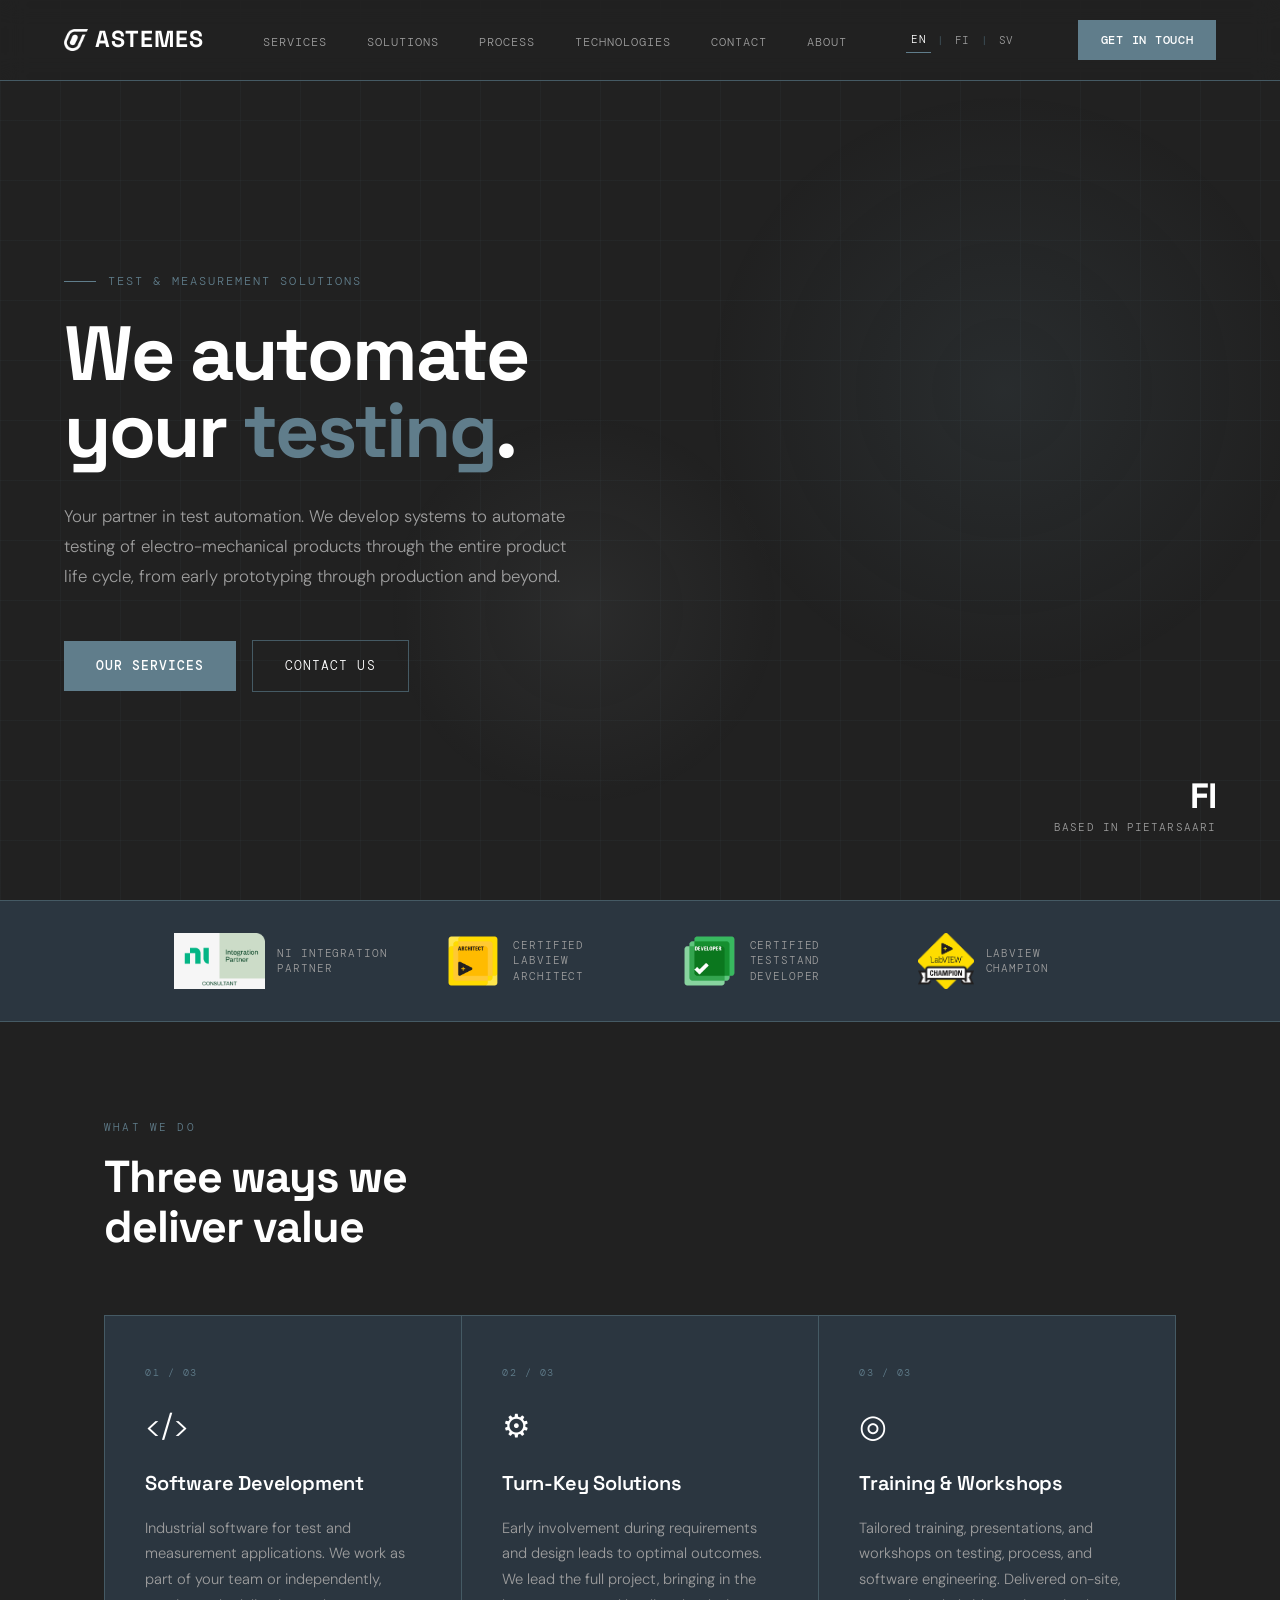
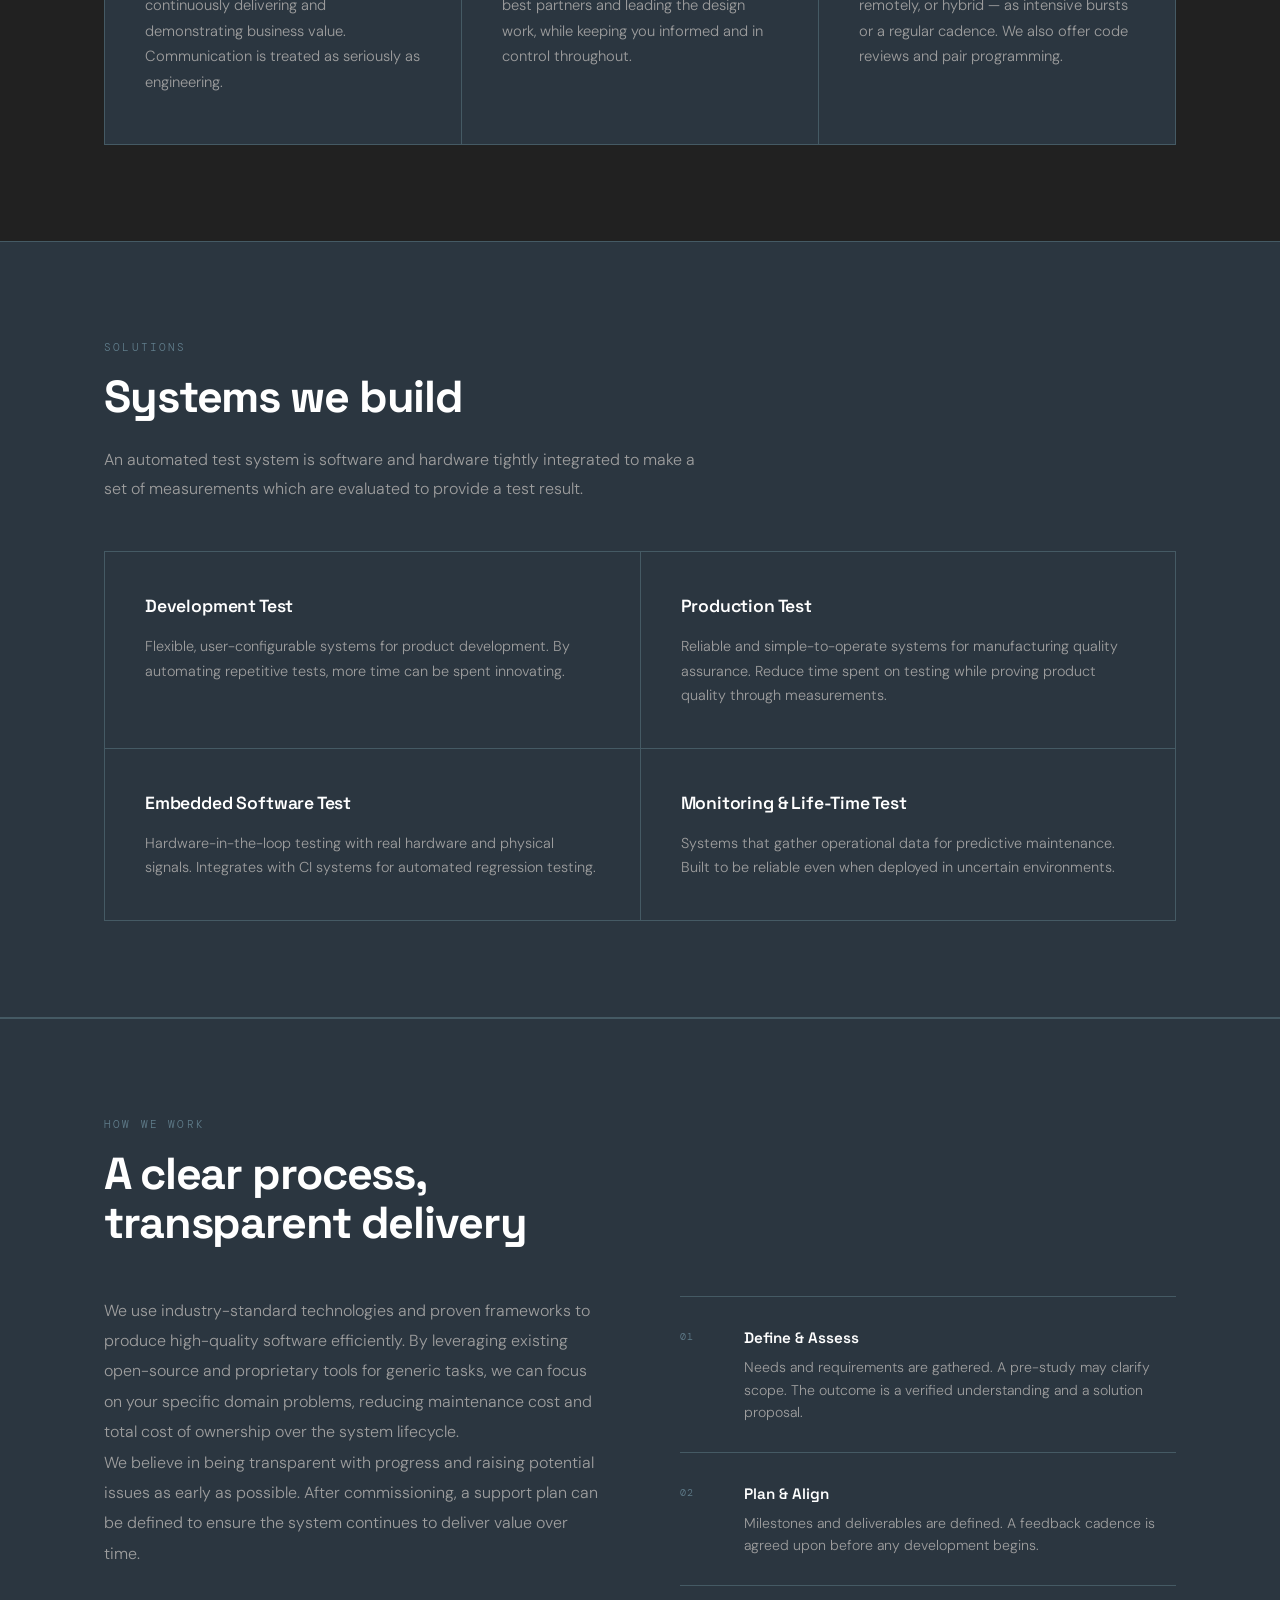
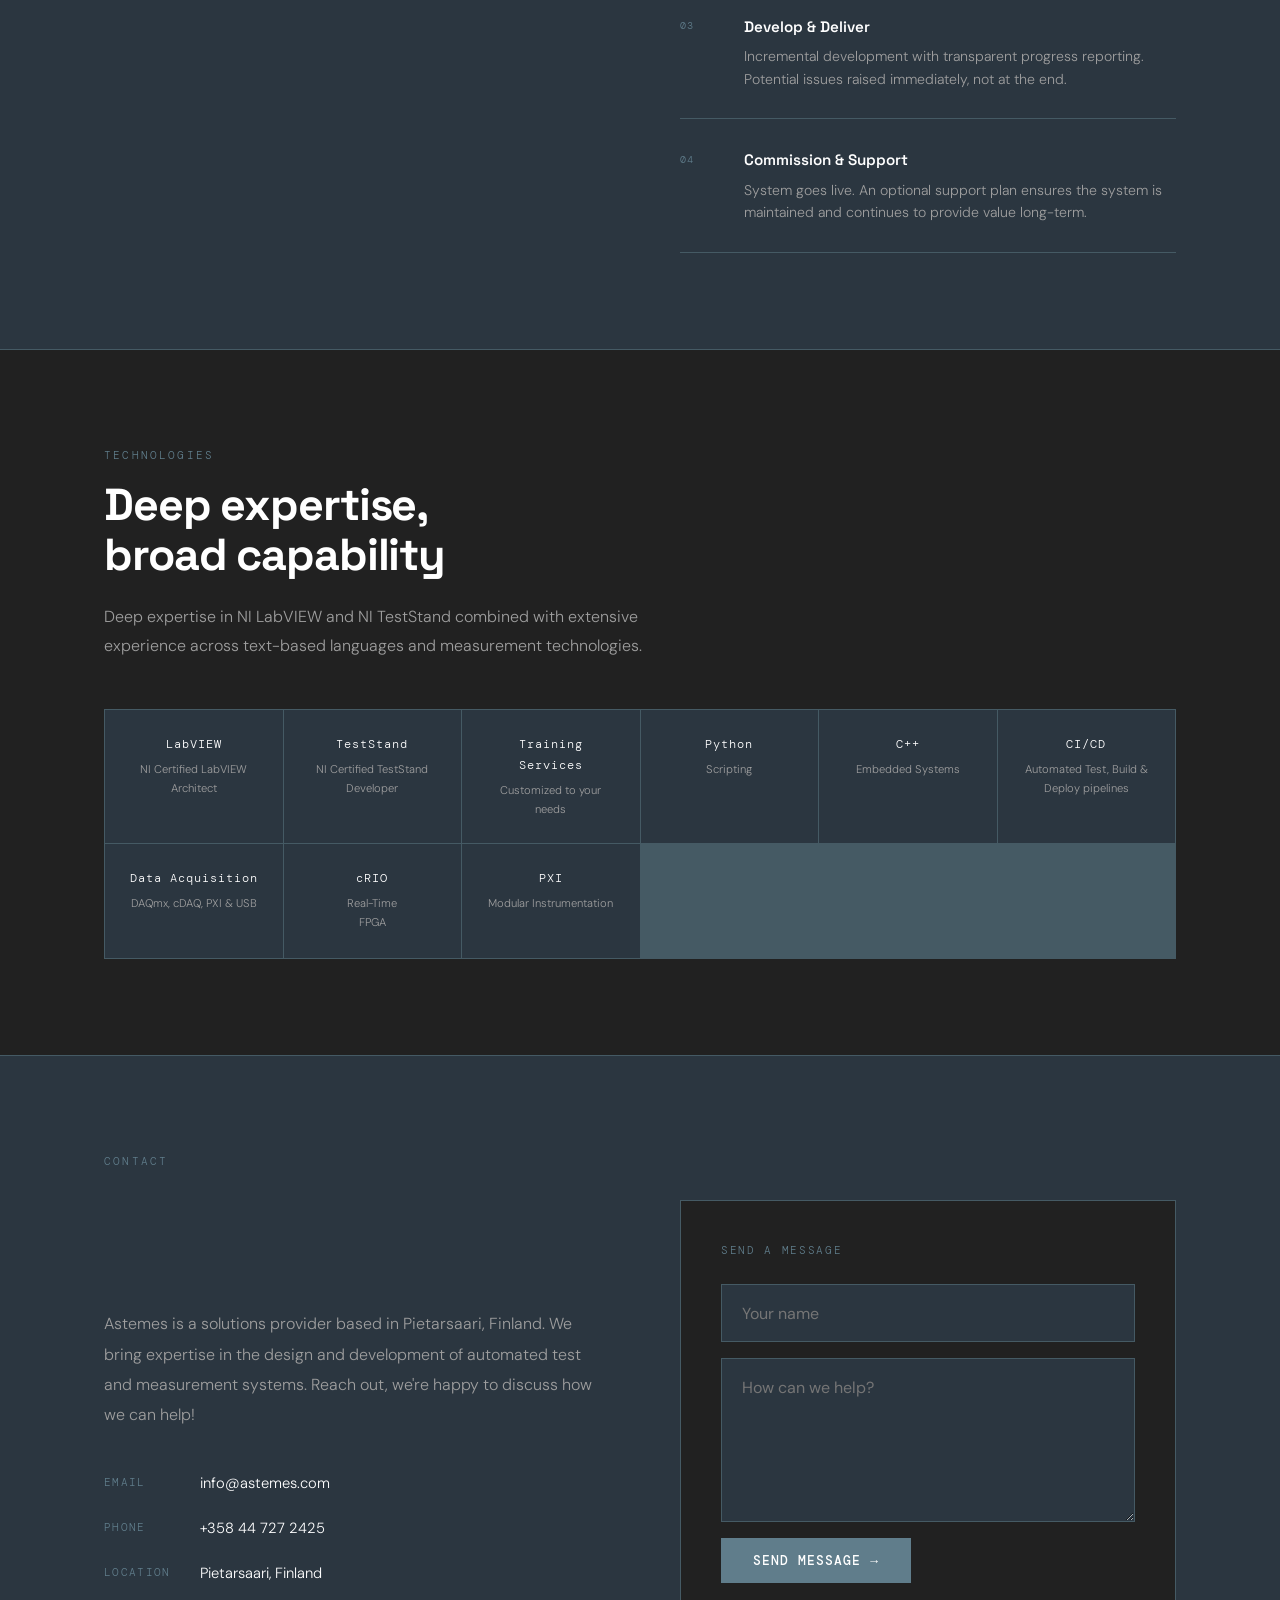
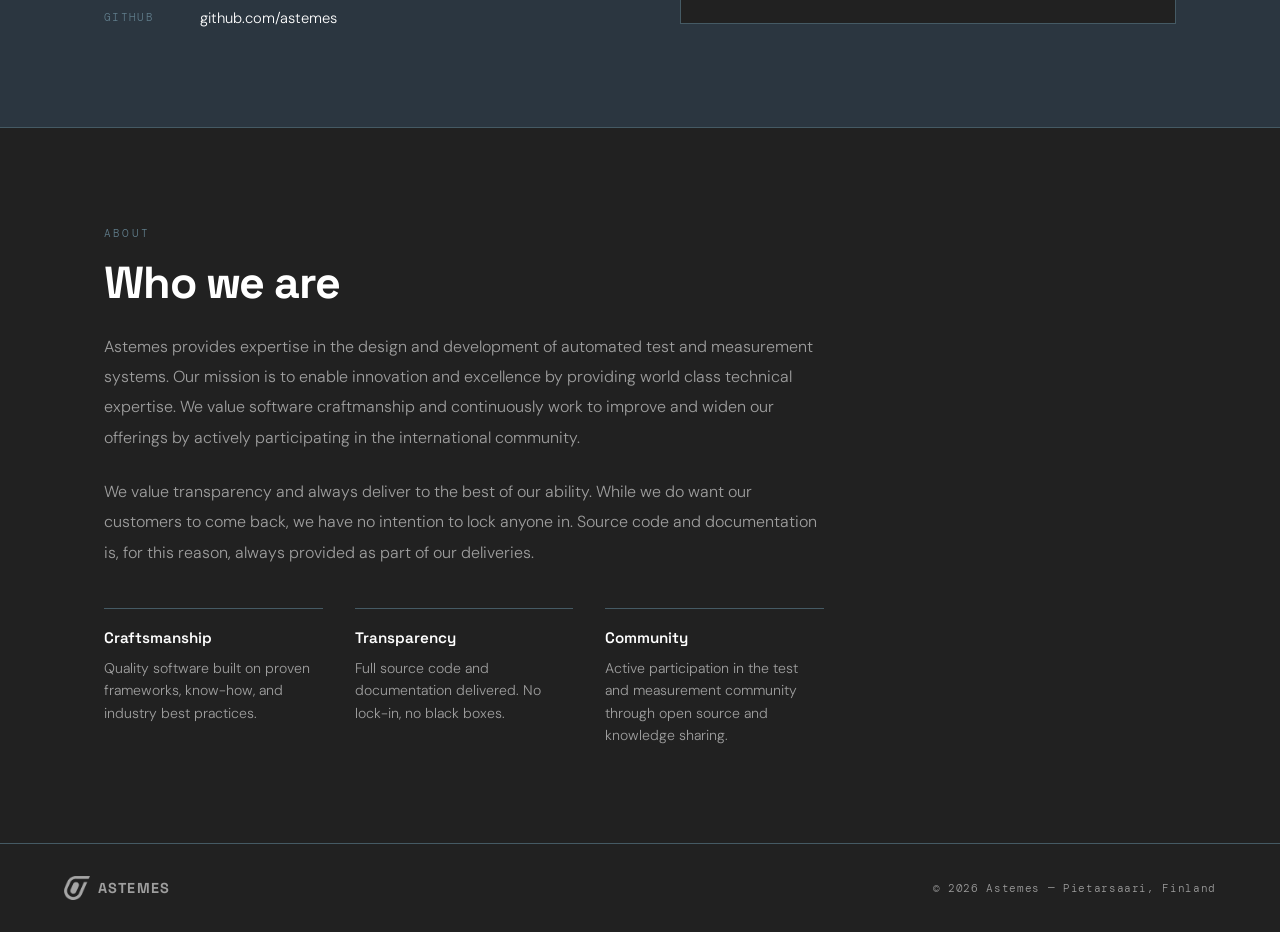
==== commit c49567ba: "Add swedish site" ====
--- a/index.html
+++ b/index.html
@@ -21,6 +21,7 @@
 <link rel="canonical" href="https://astemes.com/">
 <link rel="alternate" hreflang="en" href="https://astemes.com/">
 <link rel="alternate" hreflang="fi" href="https://astemes.com/fi/">
+<link rel="alternate" hreflang="sv" href="https://astemes.com/sv/">
 <link rel="alternate" hreflang="x-default" href="https://astemes.com/">
 <link rel="icon" href="brand_assets/Logo/Logo_alphasigma.svg" type="image/svg+xml">
 <link rel="preconnect" href="https://fonts.googleapis.com">
@@ -64,12 +65,14 @@
     <li><a href="#tech">Technologies</a></li>
     <li><a href="#contact">Contact</a></li>
     <li><a href="#about">About</a></li>
-    <li class="nav-lang-mobile" style="display:none;"><a href="/" class="active">EN</a> <a href="/fi/">FI</a></li>
+    <li class="nav-lang-mobile"><a href="/" class="active">EN</a> <a href="/fi/">FI</a> <a href="/sv/">SV</a></li>
   </ul>
   <div class="nav-lang">
     <a href="/" class="active">EN</a>
     <span class="nav-lang-sep">|</span>
     <a href="/fi/">FI</a>
+    <span class="nav-lang-sep">|</span>
+    <a href="/sv/">SV</a>
   </div>
   <a href="#contact" class="nav-cta">Get in touch</a>
   <button class="nav-hamburger" aria-label="Toggle menu" aria-expanded="false" onclick="toggleMenu()">
--- a/style.css
+++ b/style.css
@@ -90,6 +90,7 @@
   transition: color 0.2s;
 }
 .nav-links a:hover { color: var(--accent); }
+.nav-links .nav-lang-mobile { display: none; }
 
 .nav-hamburger {
   display: none;
@@ -749,15 +750,21 @@
   }
   .nav-links.open { display: flex; }
   .nav-links .nav-lang-mobile {
-    display: flex;
-    gap: 1rem;
+    display: flex !important;
+    gap: 1.2rem;
     list-style: none;
+    margin-top: 1.5rem;
+    padding-top: 1.5rem;
+    border-top: 1px solid var(--border);
   }
-  .nav-links .nav-lang-mobile a {
+  .nav-lang-mobile a {
+    font-family: 'DM Mono', monospace;
     font-size: 0.85rem;
+    letter-spacing: 0.08em;
     color: var(--muted);
+    text-decoration: none;
   }
-  .nav-links .nav-lang-mobile a.active { color: var(--text); }
+  .nav-lang-mobile a.active { color: var(--text); border-bottom: 1px solid var(--accent); }
   .nav-hamburger { z-index: 1000; }
   .nav-links a {
     font-size: 1rem;
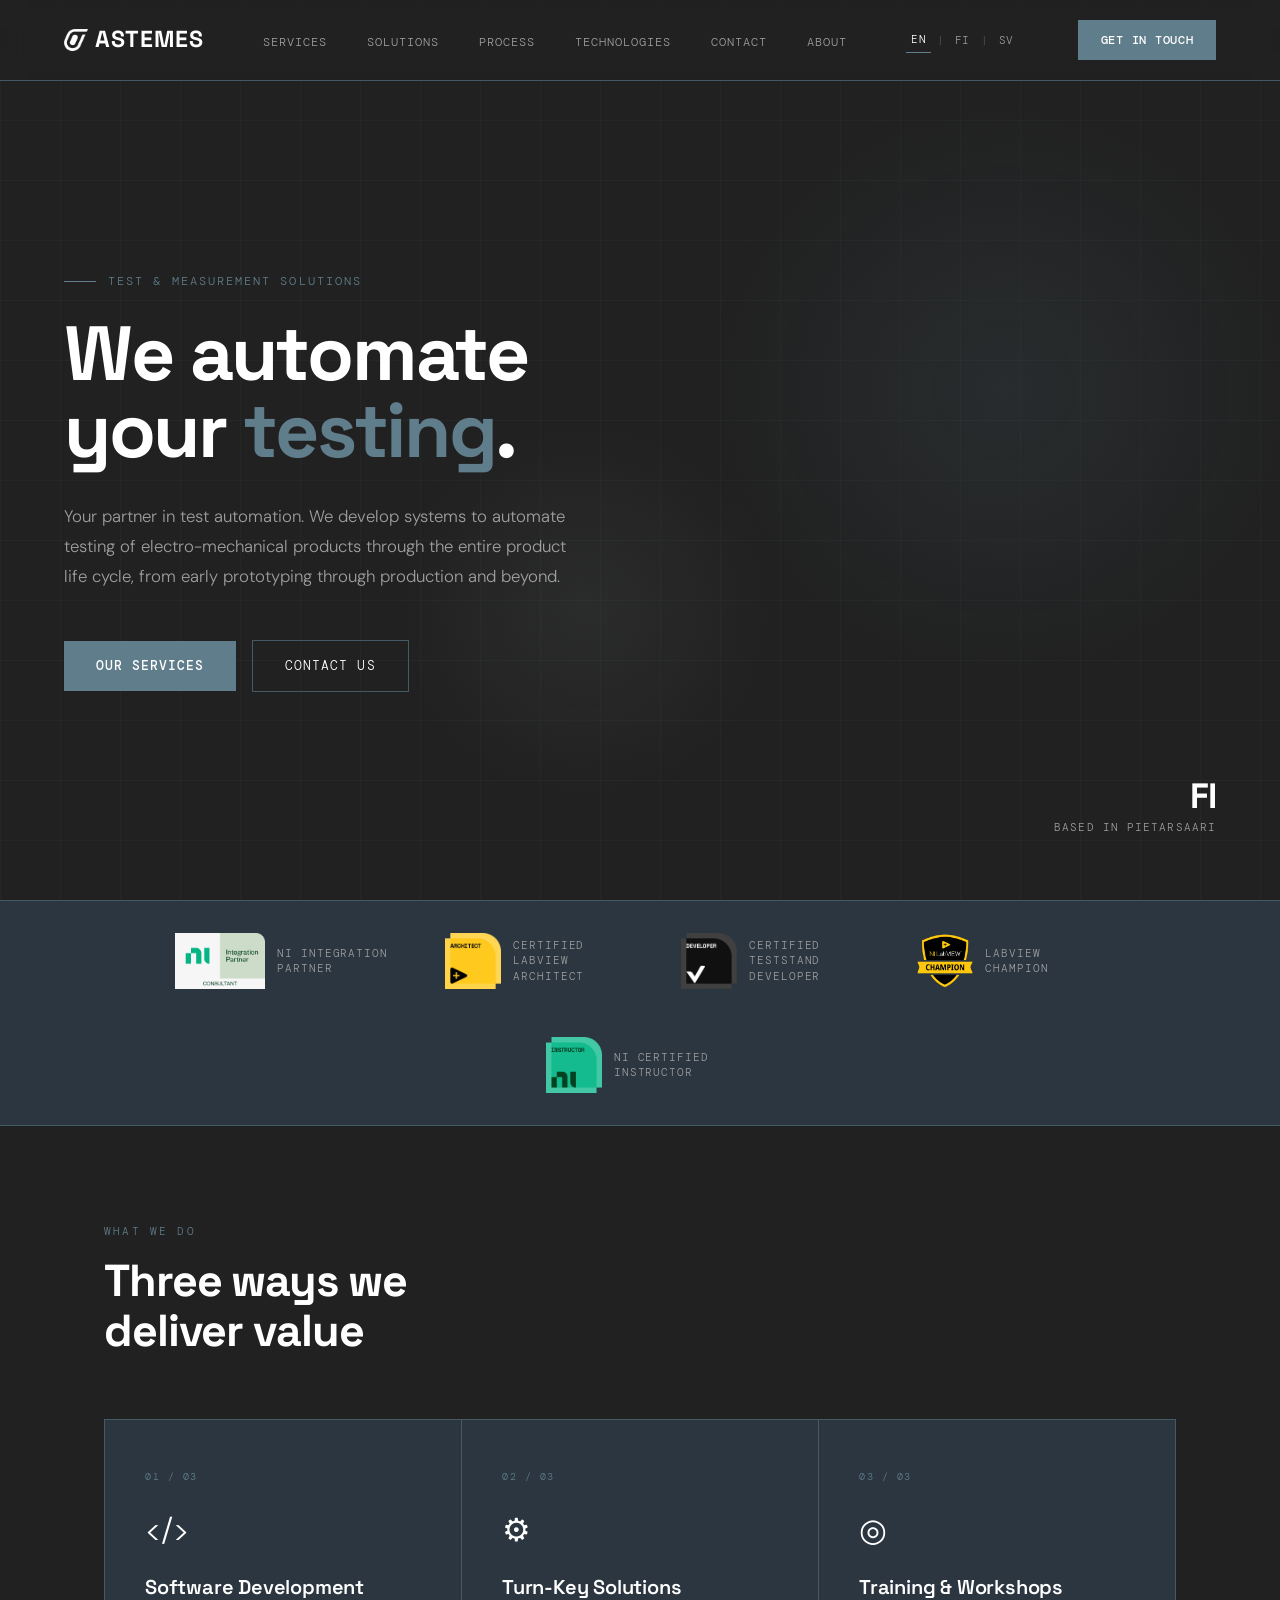
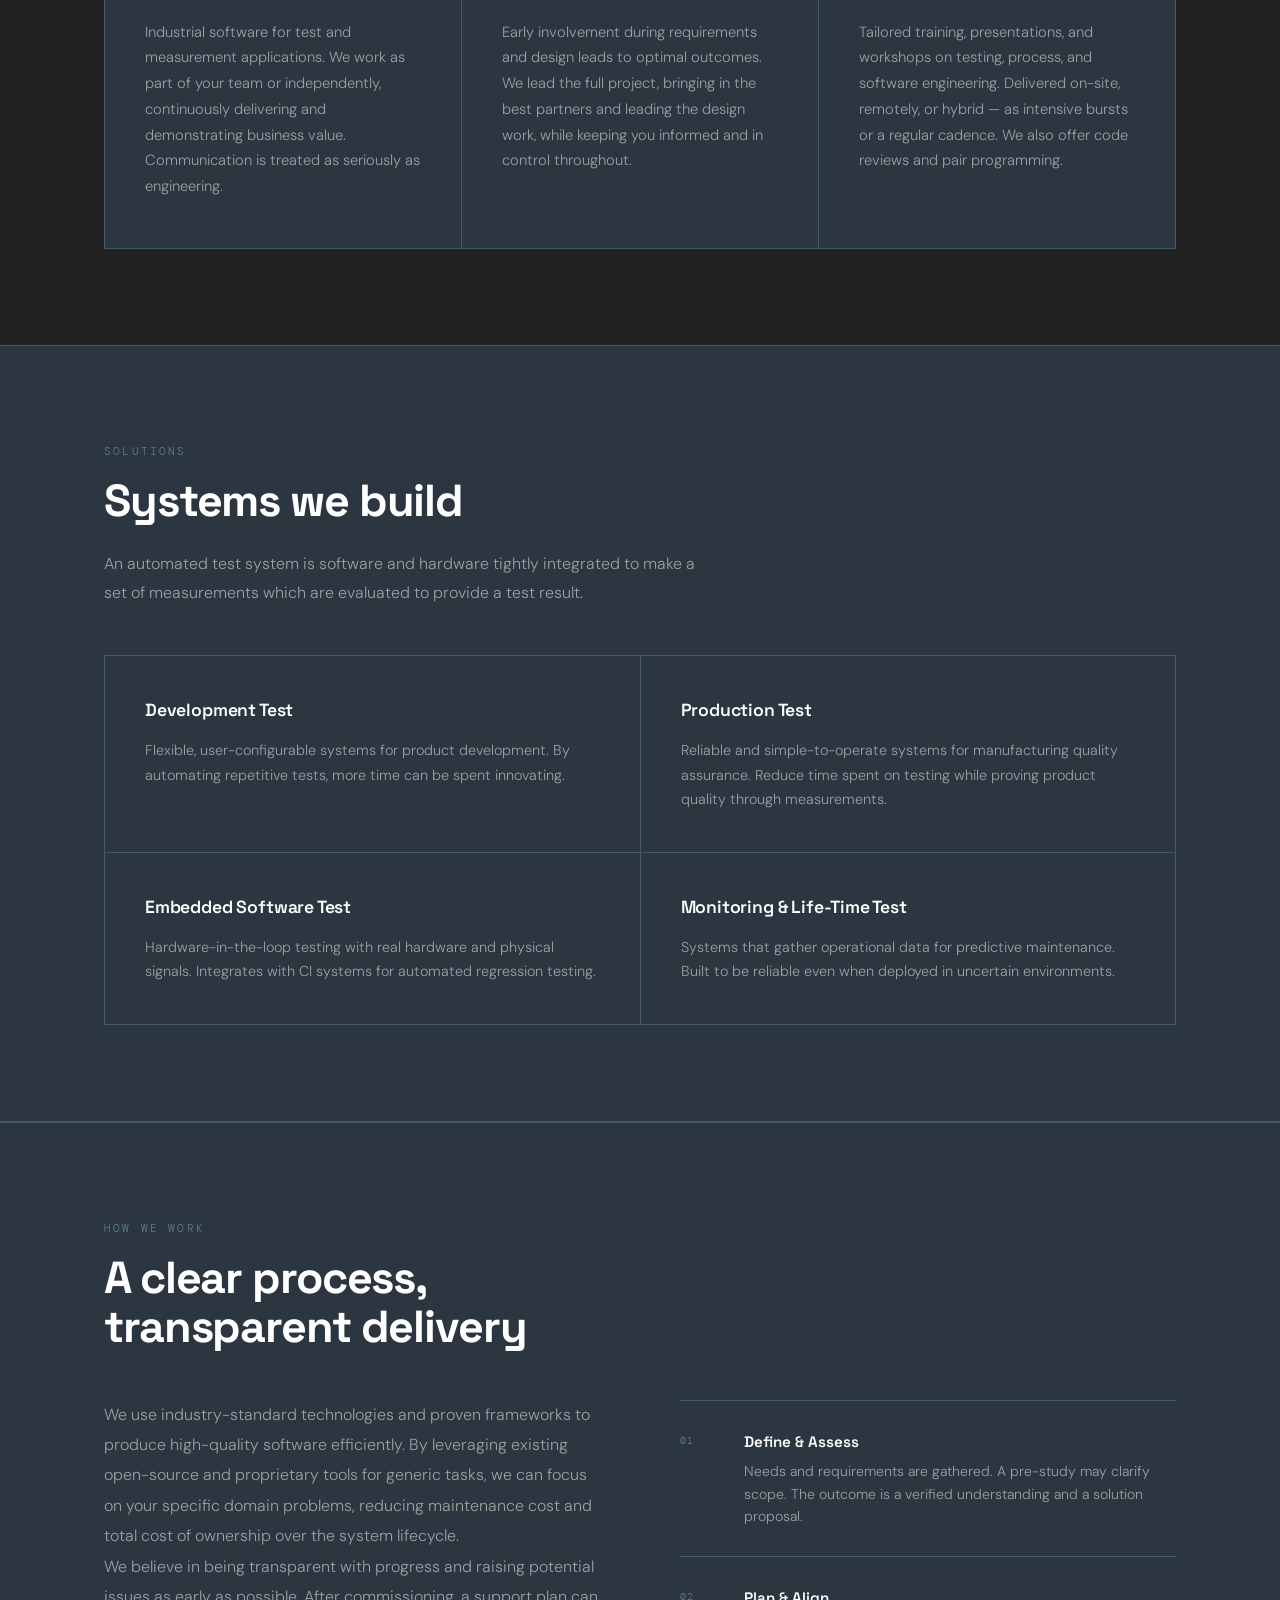
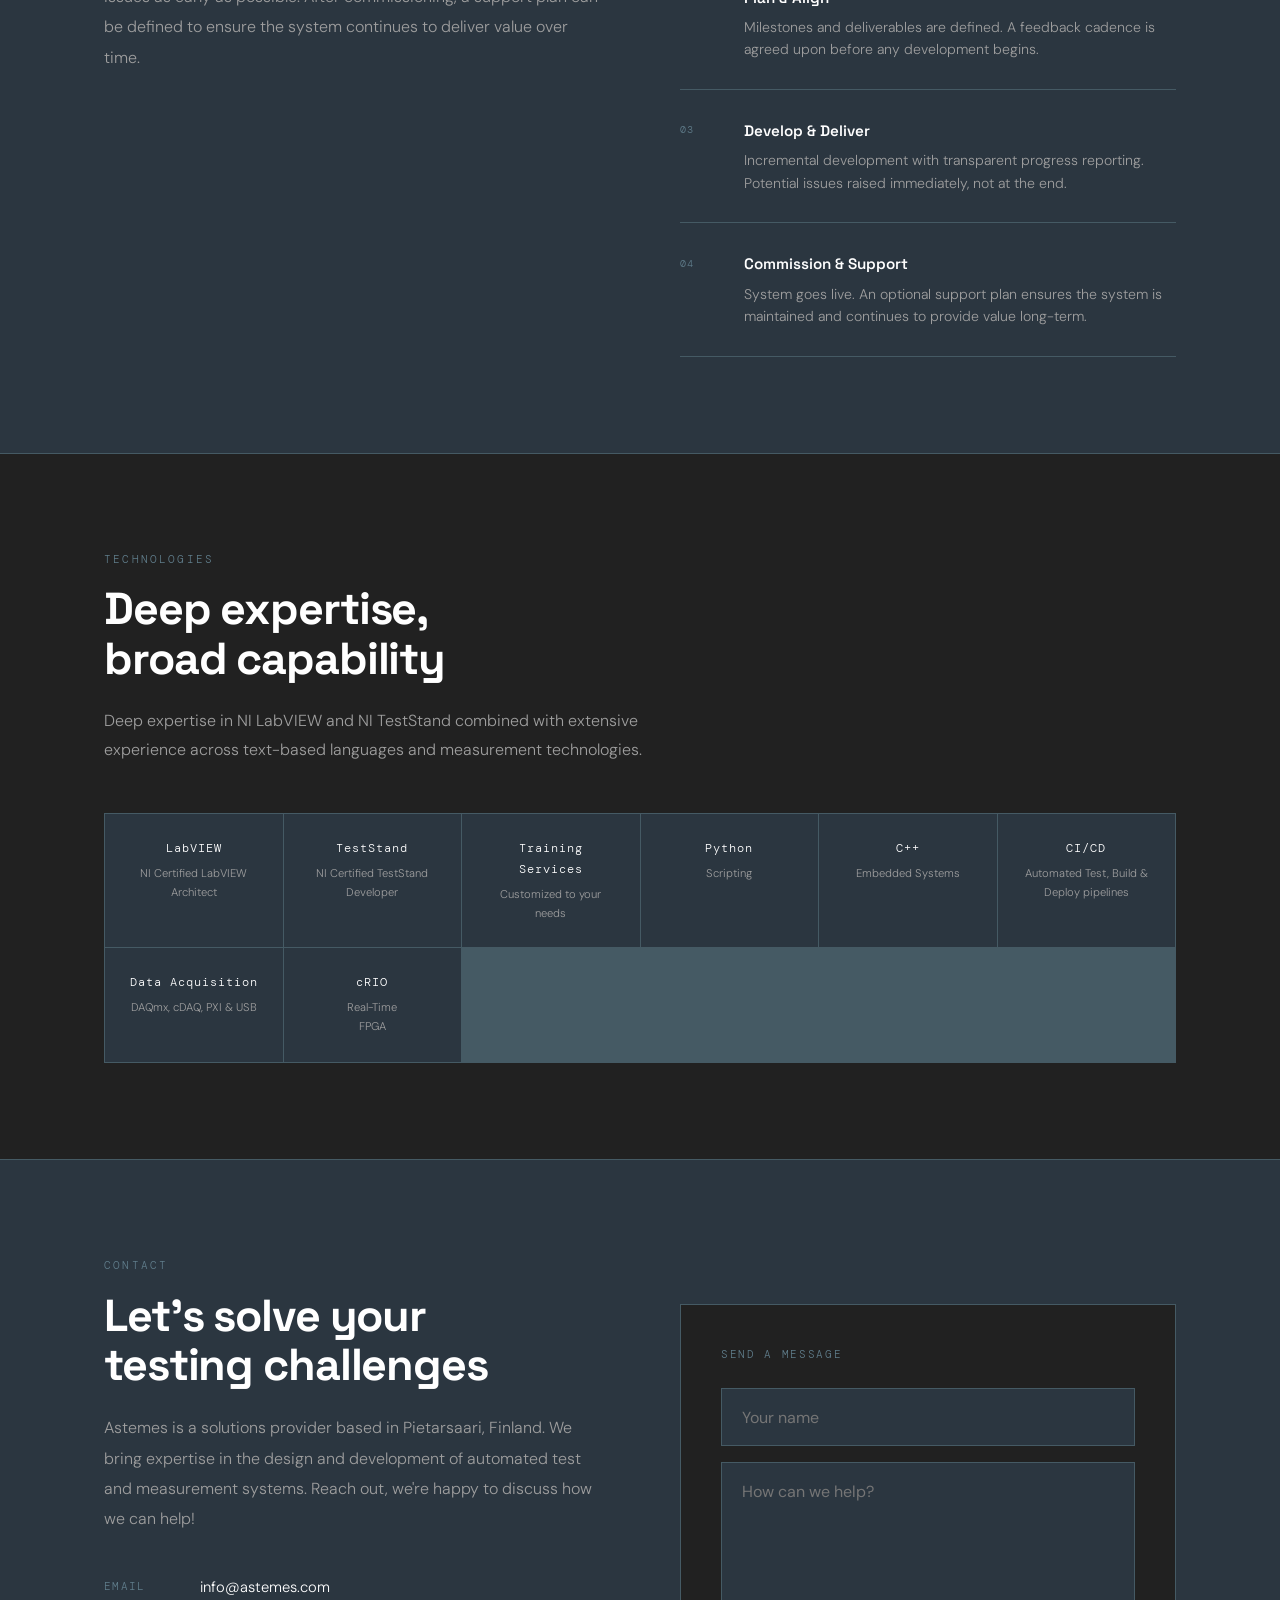
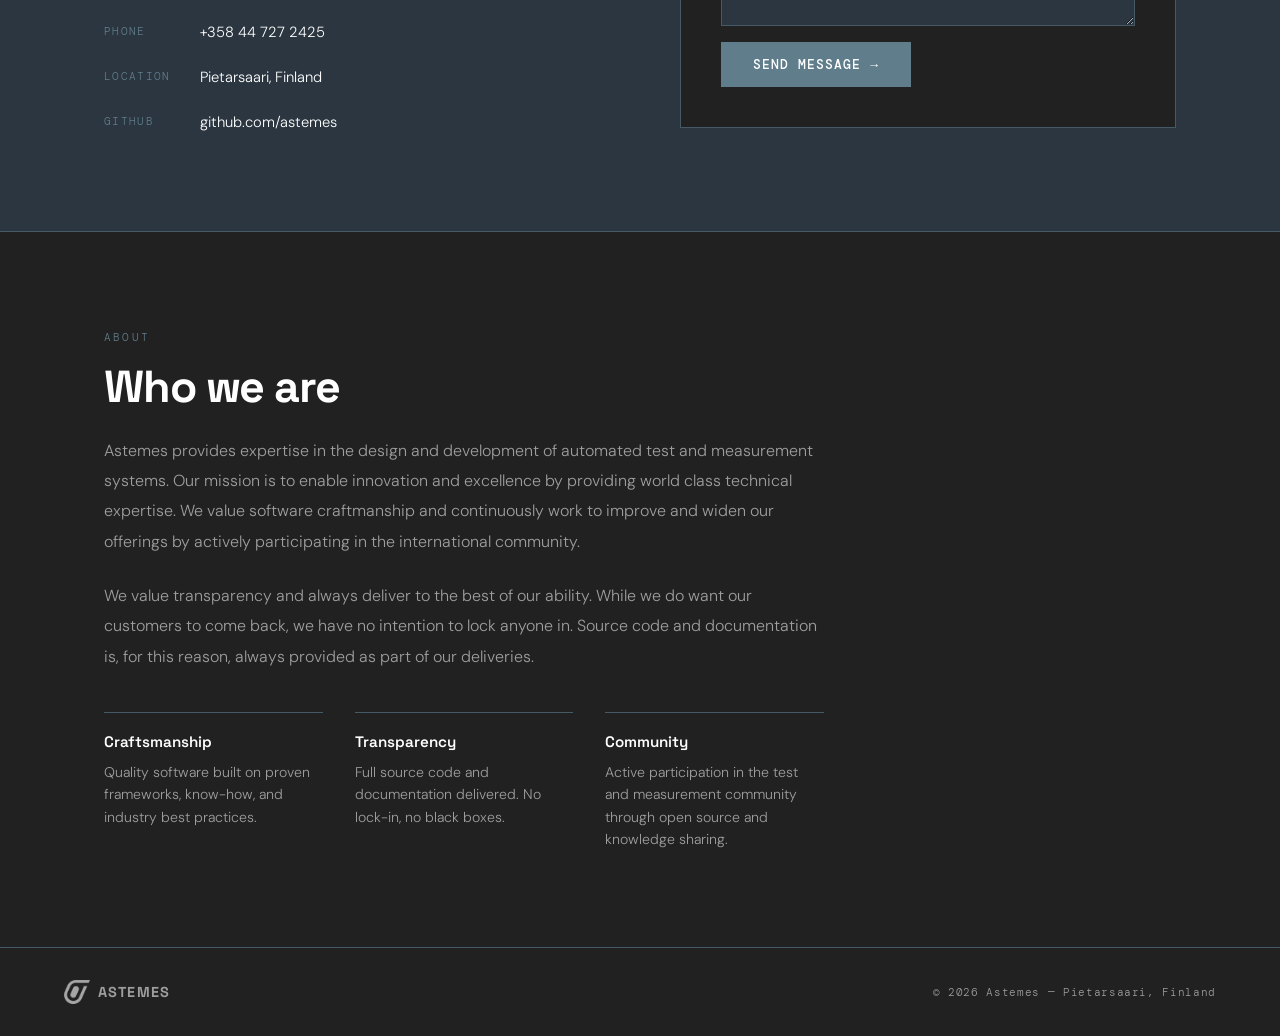
==== commit 3f607568: "Add instructor badge" ====
--- a/index.html
+++ b/index.html
@@ -126,6 +126,10 @@
       <img src="brand_assets/Logo/3rd Party/LV_Champ_Logo.png" alt="LabVIEW Champion" width="237" height="237" loading="lazy">
       <span class="badge-bar-label">LabVIEW Champion</span>
     </div>
+    <div class="badge-bar-item">
+      <img src="brand_assets/Logo/3rd Party/NI Instructor.png" alt="NI Certified Instructor" width="500" height="500" loading="lazy">
+      <span class="badge-bar-label">NI Certified Instructor</span>
+    </div>
   </div>
 </div>
 
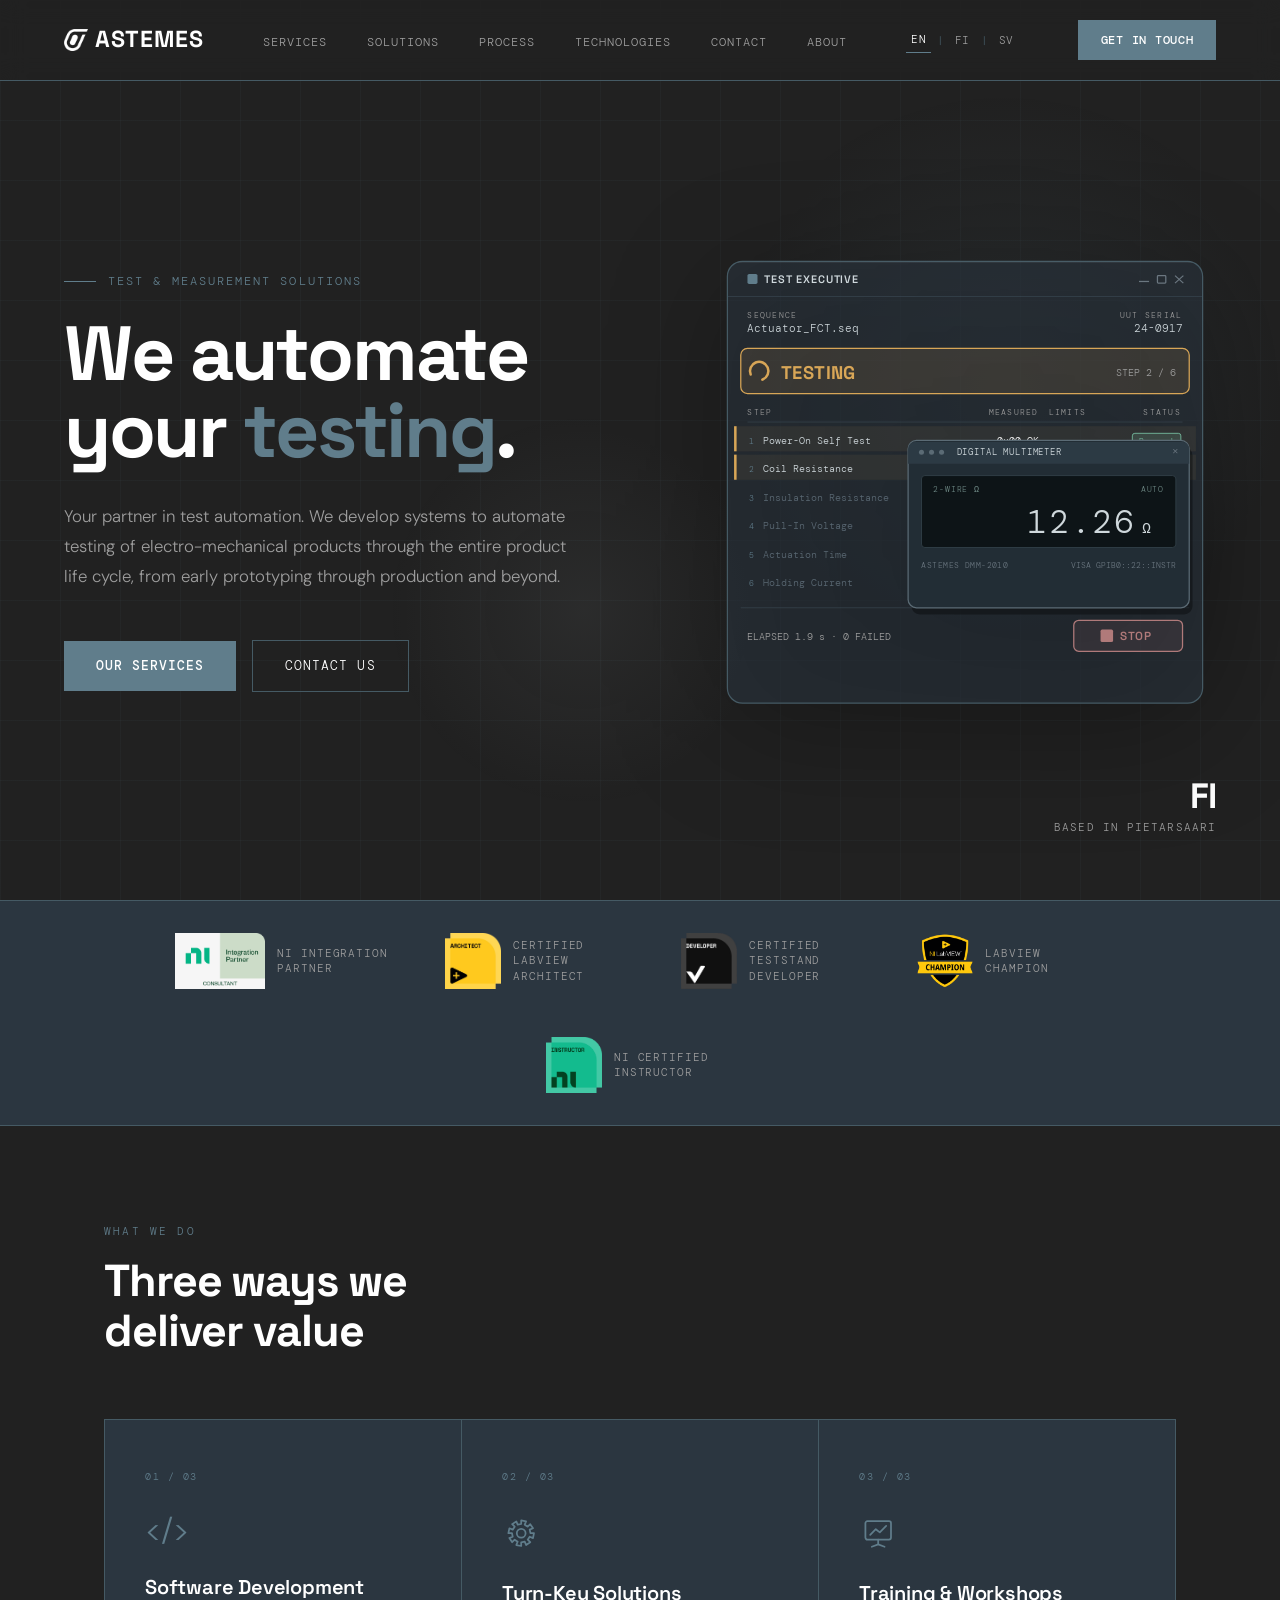
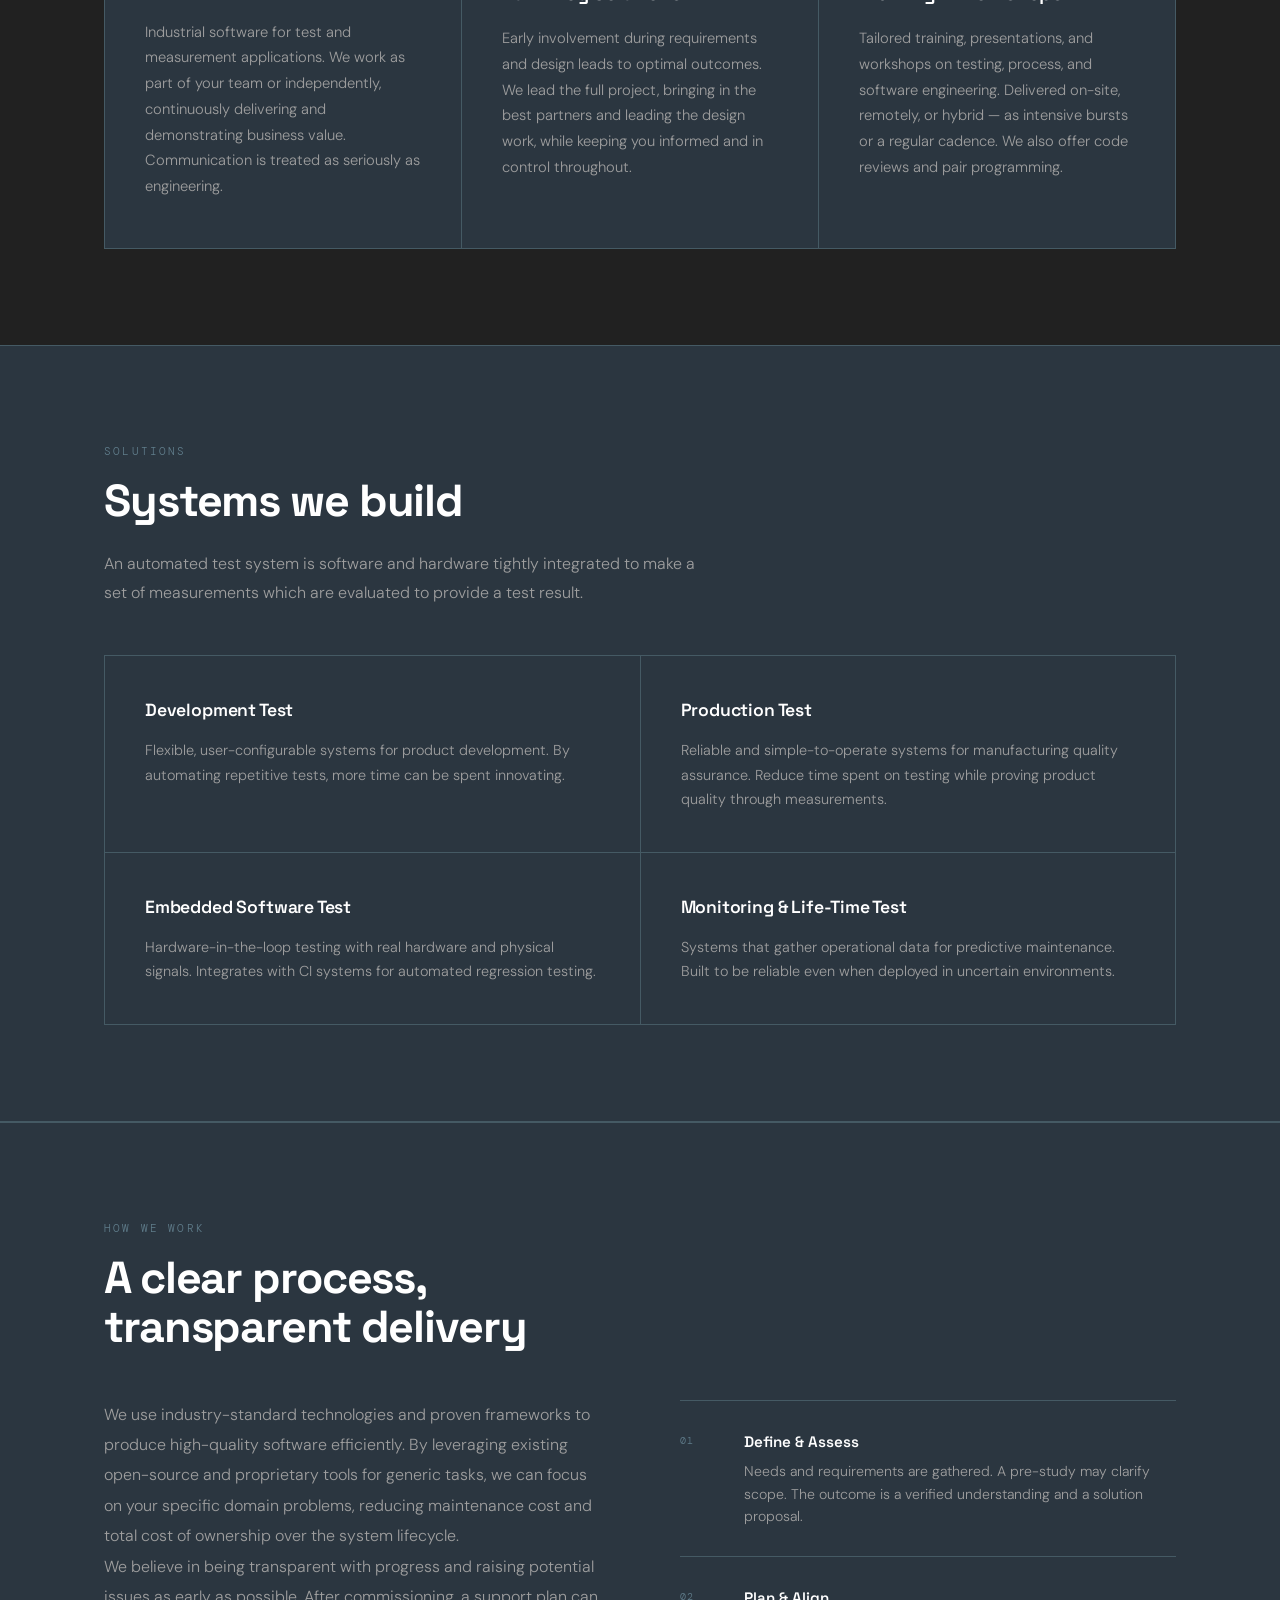
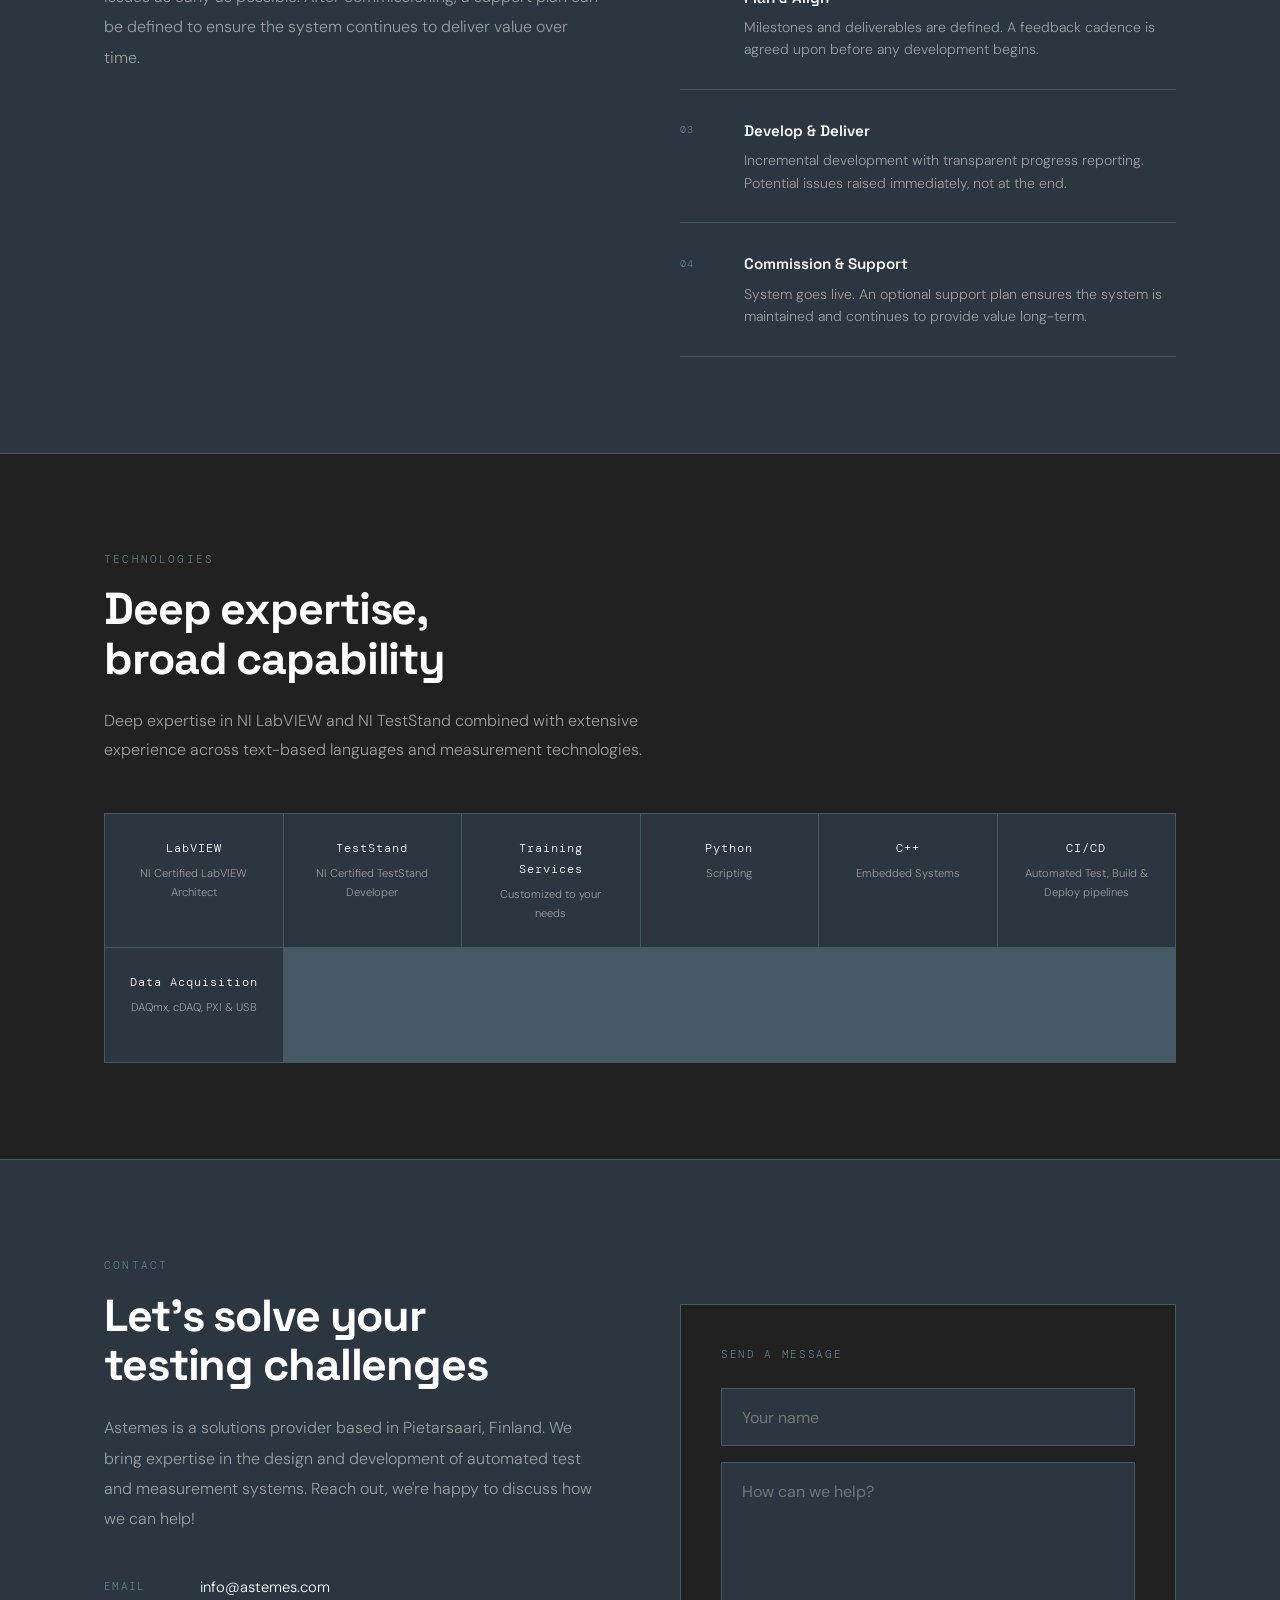
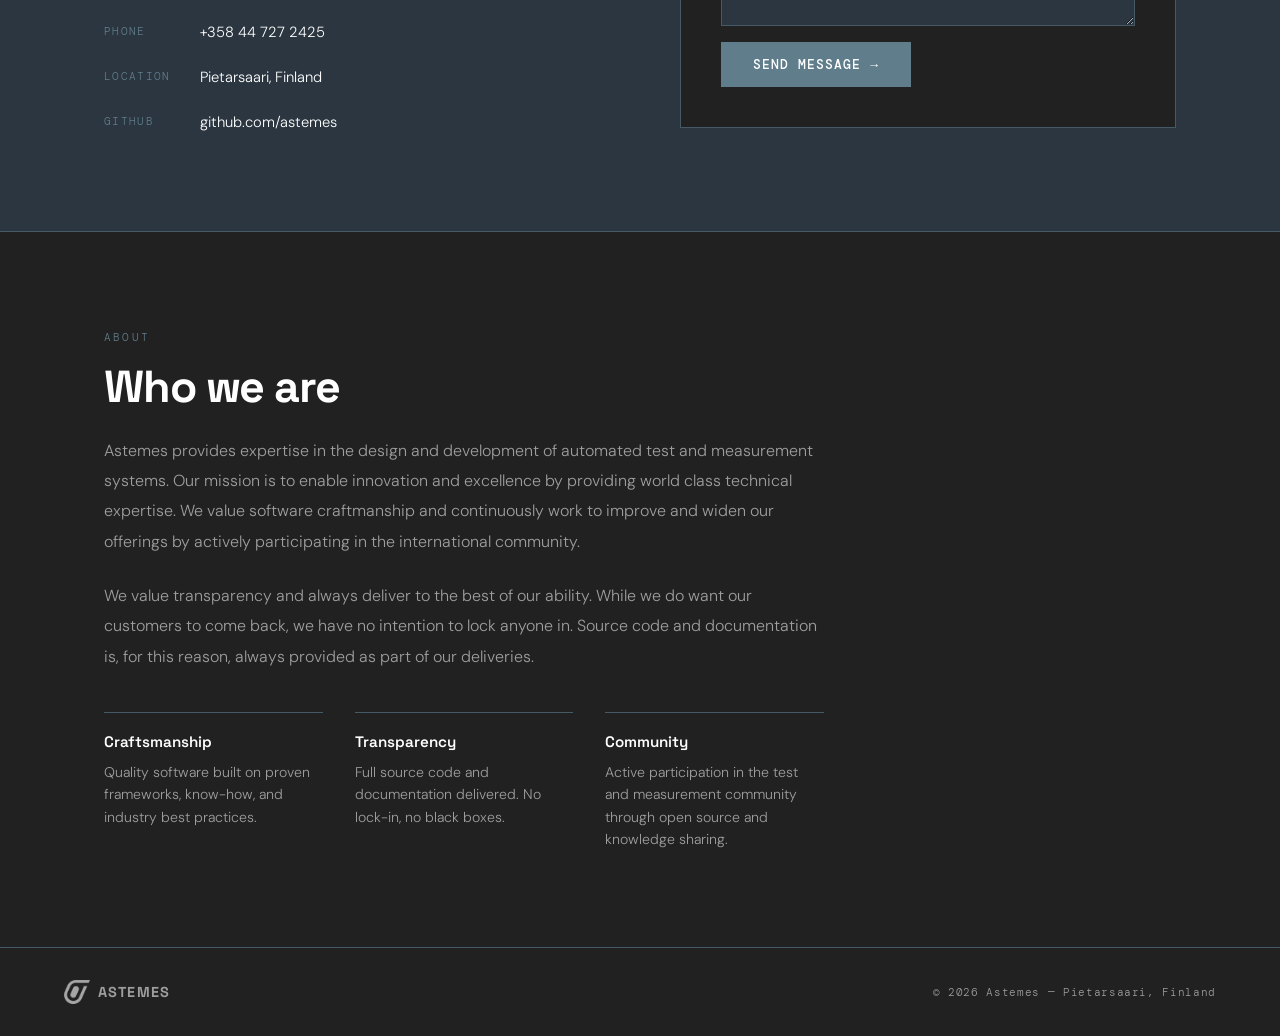
==== commit c55cb760: "Add animated Test Executive hero panel and refresh service icons Add a self-contained animated "Test" ====
--- a/index.html
+++ b/index.html
@@ -88,7 +88,7 @@
 <section class="hero">
   <div class="hero-glow"></div>
   <div class="hero-glow2"></div>
-  <div>
+  <div class="hero-content">
     <div class="hero-label">Test &amp; Measurement Solutions</div>
     <h1>We automate<br>your <em>testing</em>.</h1>
     <p class="hero-body">
@@ -99,6 +99,7 @@
       <a href="#contact" class="btn-ghost">Contact us</a>
     </div>
   </div>
+  <div class="hero-visual"></div>
   <div class="hero-stats">
     <div class="stat-item">
       <div class="stat-num">FI</div>
@@ -147,13 +148,24 @@
       </div>
       <div class="service-card fade-in">
         <div class="service-num">02 / 03</div>
-        <div class="service-icon">⚙</div>
+        <div class="service-icon" aria-hidden="true">
+          <svg viewBox="0 0 48 48" fill="none" stroke="currentColor" stroke-width="2.2" stroke-linejoin="round" stroke-linecap="round">
+            <path d="M35.5,24 L40,24 L38.78,30.12 L34.62,28.4 L32.13,32.13 L35.31,35.31 L30.12,38.78 L28.4,34.62 L24,35.5 L24,40 L17.88,38.78 L19.6,34.62 L15.87,32.13 L12.69,35.31 L9.22,30.12 L13.38,28.4 L12.5,24 L8,24 L9.22,17.88 L13.38,19.6 L15.87,15.87 L12.69,12.69 L17.88,9.22 L19.6,13.38 L24,12.5 L24,8 L30.12,9.22 L28.4,13.38 L32.13,15.87 L35.31,12.69 L38.78,17.88 L34.62,19.6 Z"/>
+            <circle cx="24" cy="24" r="5.5"/>
+          </svg>
+        </div>
         <h3 class="service-title">Turn-Key Solutions</h3>
         <p class="service-desc">Early involvement during requirements and design leads to optimal outcomes. We lead the full project, bringing in the best partners and leading the design work, while keeping you informed and in control throughout.</p>
       </div>
       <div class="service-card fade-in">
         <div class="service-num">03 / 03</div>
-        <div class="service-icon">◎</div>
+        <div class="service-icon" aria-hidden="true">
+          <svg viewBox="0 0 48 48" fill="none" stroke="currentColor" stroke-width="2.2" stroke-linecap="round" stroke-linejoin="round">
+            <rect x="8" y="9" width="32" height="23" rx="2.5"/>
+            <path d="M14 26 L21 19 L26 23 L34 15"/>
+            <path d="M24 32 V38 M16 41 L24 38 L32 41"/>
+          </svg>
+        </div>
         <h3 class="service-title">Training &amp; Workshops</h3>
         <p class="service-desc">Tailored training, presentations, and workshops on testing, process, and software engineering. Delivered on-site, remotely, or hybrid — as intensive bursts or a regular cadence. We also offer code reviews and pair programming.</p>
       </div>
@@ -426,6 +438,8 @@
   }, { threshold: 0.1 });
 
   document.querySelectorAll('.fade-in').forEach(el => observer.observe(el));
+
 </script>
+<script src="testbench.js"></script>
 </body>
 </html>
--- a/style.css
+++ b/style.css
@@ -159,10 +159,38 @@
   min-height: 100vh;
   display: flex;
   align-items: center;
+  justify-content: space-between;
+  gap: 3rem;
   padding: 8rem 4rem 4rem;
   z-index: 1;
   overflow: hidden;
 }
+
+.hero-content {
+  flex: 1 1 560px;
+  max-width: 660px;
+}
+
+.hero-visual {
+  flex: 1 1 460px;
+  position: relative;
+  z-index: 1;
+  display: flex;
+  align-items: center;
+  justify-content: center;
+  pointer-events: none;
+}
+.hero-visual svg {
+  width: 100%;
+  max-width: 560px;
+  height: auto;
+  filter: drop-shadow(0 24px 60px rgba(0,0,0,0.45));
+}
+/* Only the Stop button is interactive; the rest of the graphic ignores the pointer. */
+.hero-visual #atsStop { pointer-events: auto; cursor: pointer; }
+.hero-visual #atsStop:hover #atsStopBox { fill: rgba(176,122,122,0.24); }
+/* Floating instrument panel fades in/out as measurements run. */
+.hero-visual #atsInst { transition: opacity 0.22s ease; }
 
 .hero-glow {
   position: absolute;
@@ -397,7 +425,15 @@
   font-size: 2rem;
   margin-bottom: 1.5rem;
   line-height: 1;
-}
+  color: var(--accent);
+  transition: color 0.3s;
+}
+.service-icon svg {
+  width: 2.4rem;
+  height: 2.4rem;
+  display: block;
+}
+.service-card:hover .service-icon { color: var(--accent2); }
 .service-title {
   font-family: 'Space Grotesk', sans-serif;
   font-weight: 600;
@@ -772,6 +808,8 @@
     color: var(--text);
   }
   .hero { padding: 8rem 2rem 14rem; }
+  .hero-visual { display: none; }
+  .hero-content { flex: 1 1 100%; max-width: none; }
   .hero-stats { right: 2rem; bottom: 2rem; flex-direction: row; gap: 2rem; }
   .section-inner { padding: 4rem 2rem; }
   .services-grid, .solutions-grid { grid-template-columns: 1fr; }
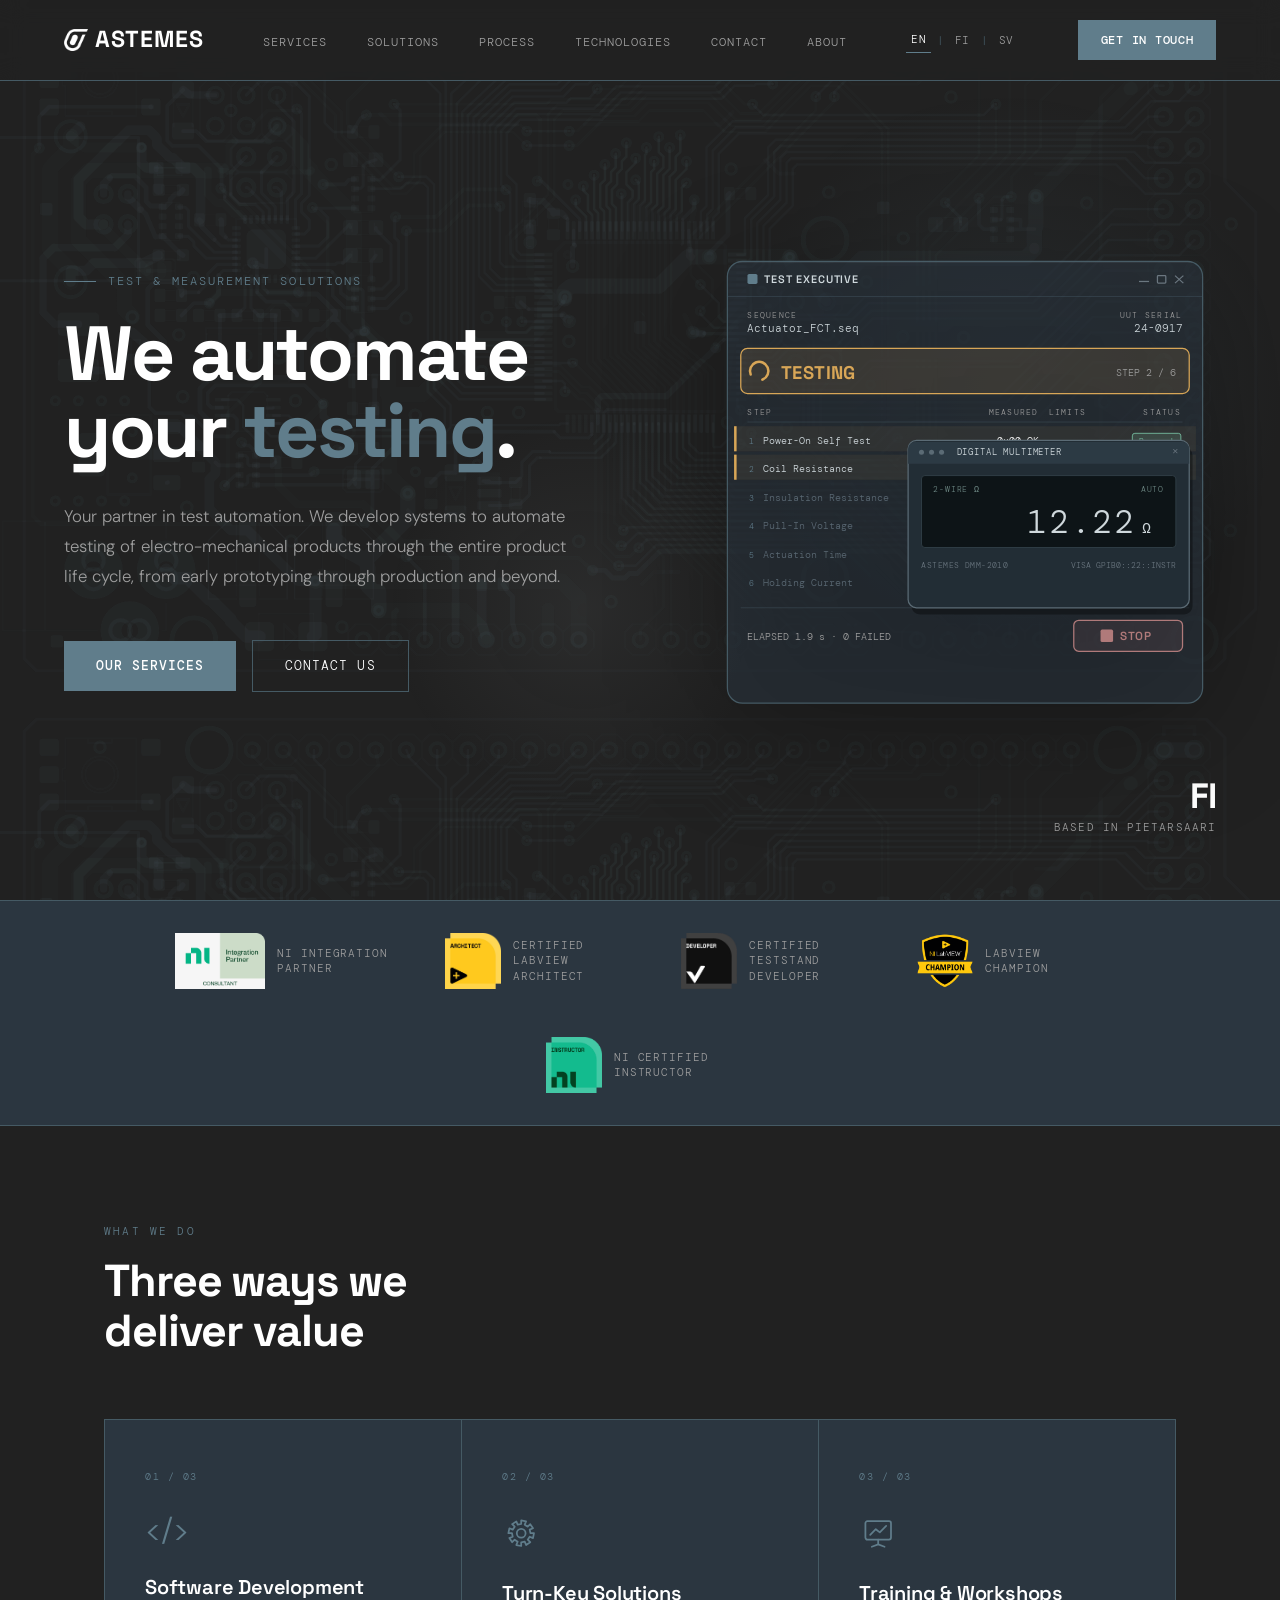
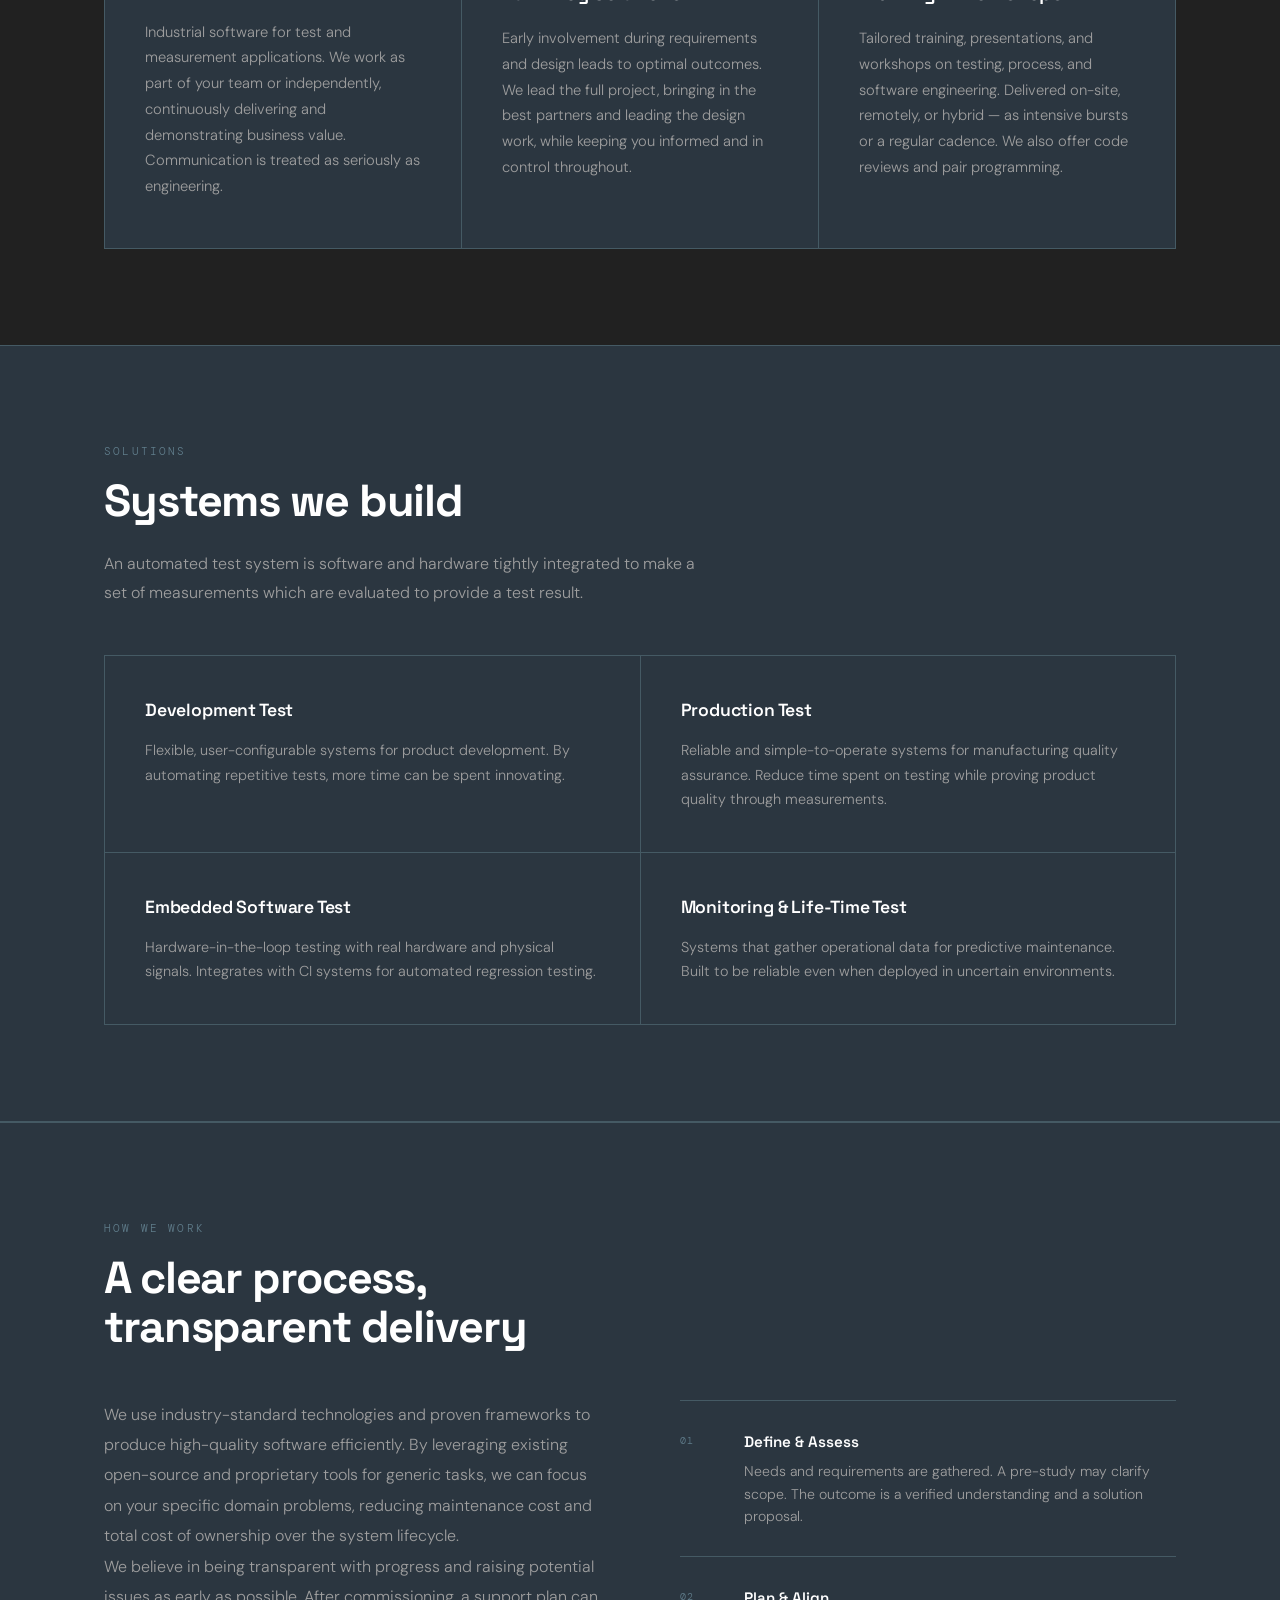
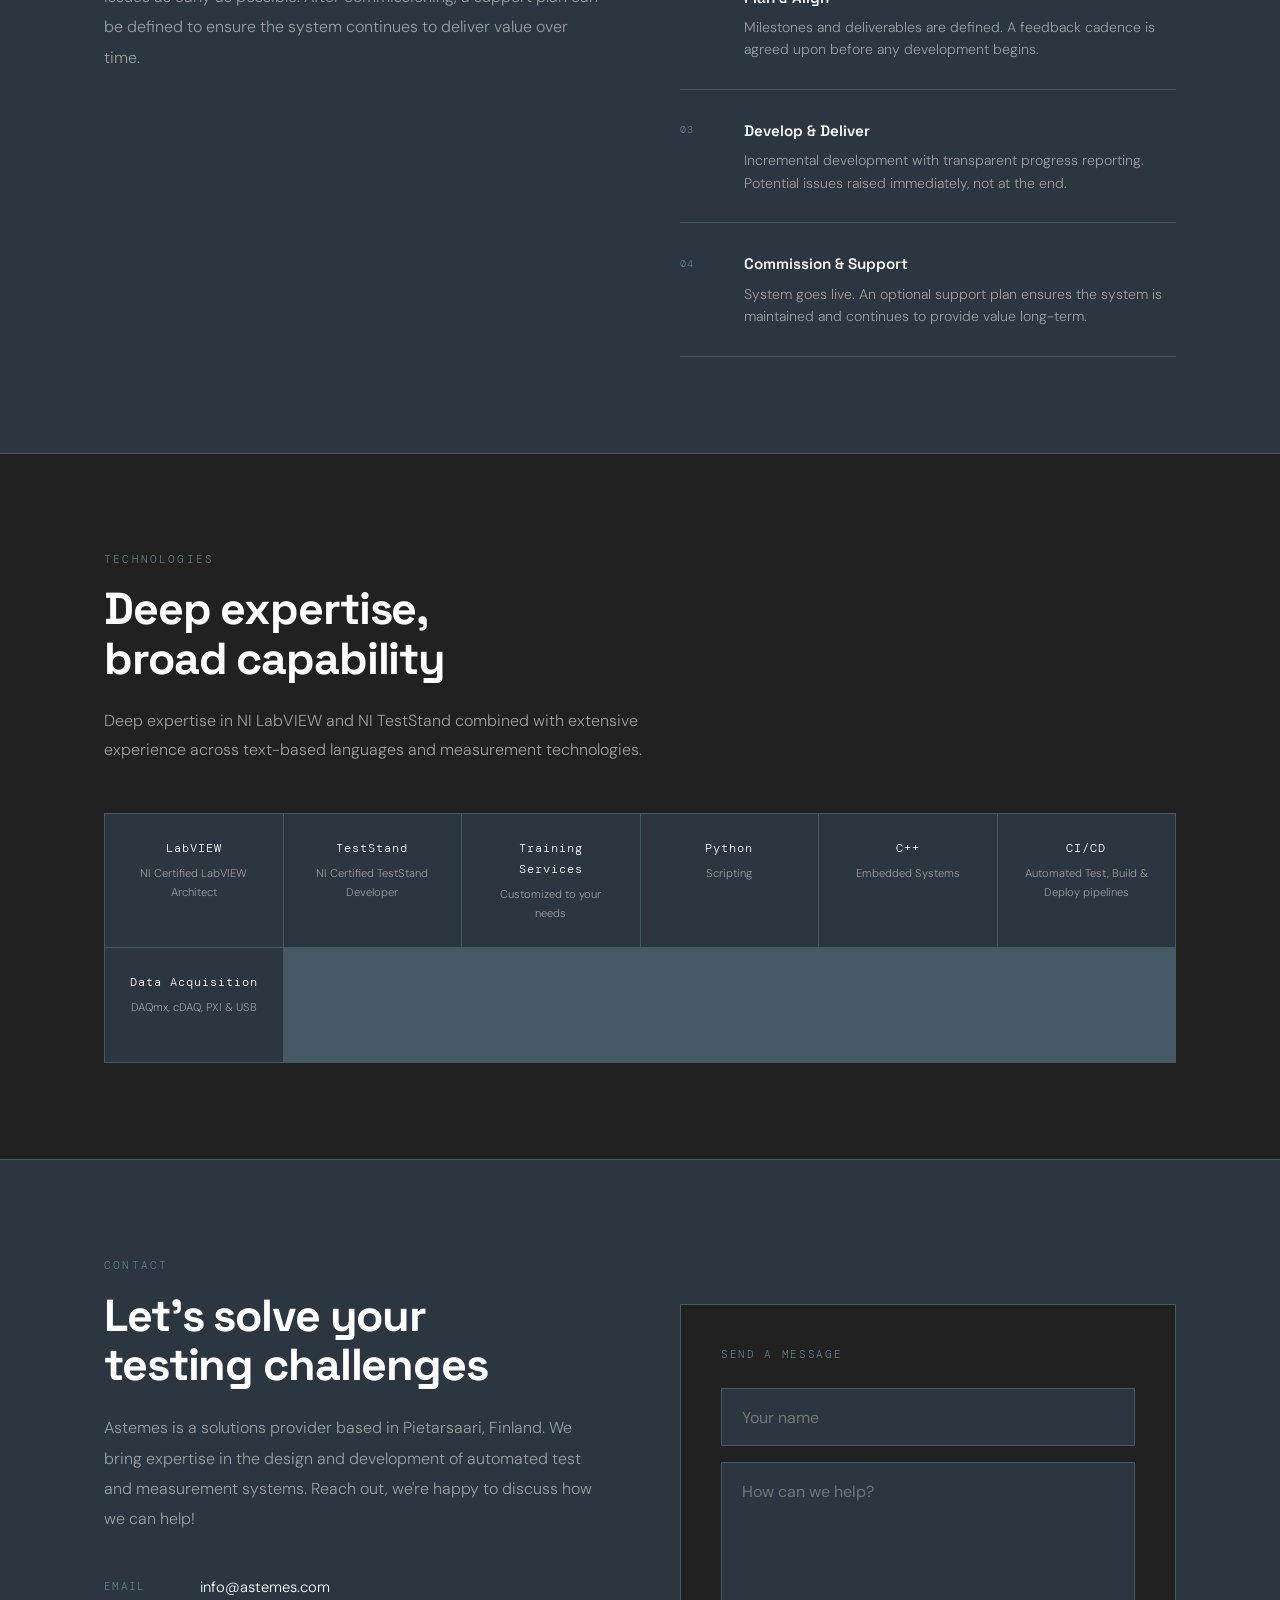
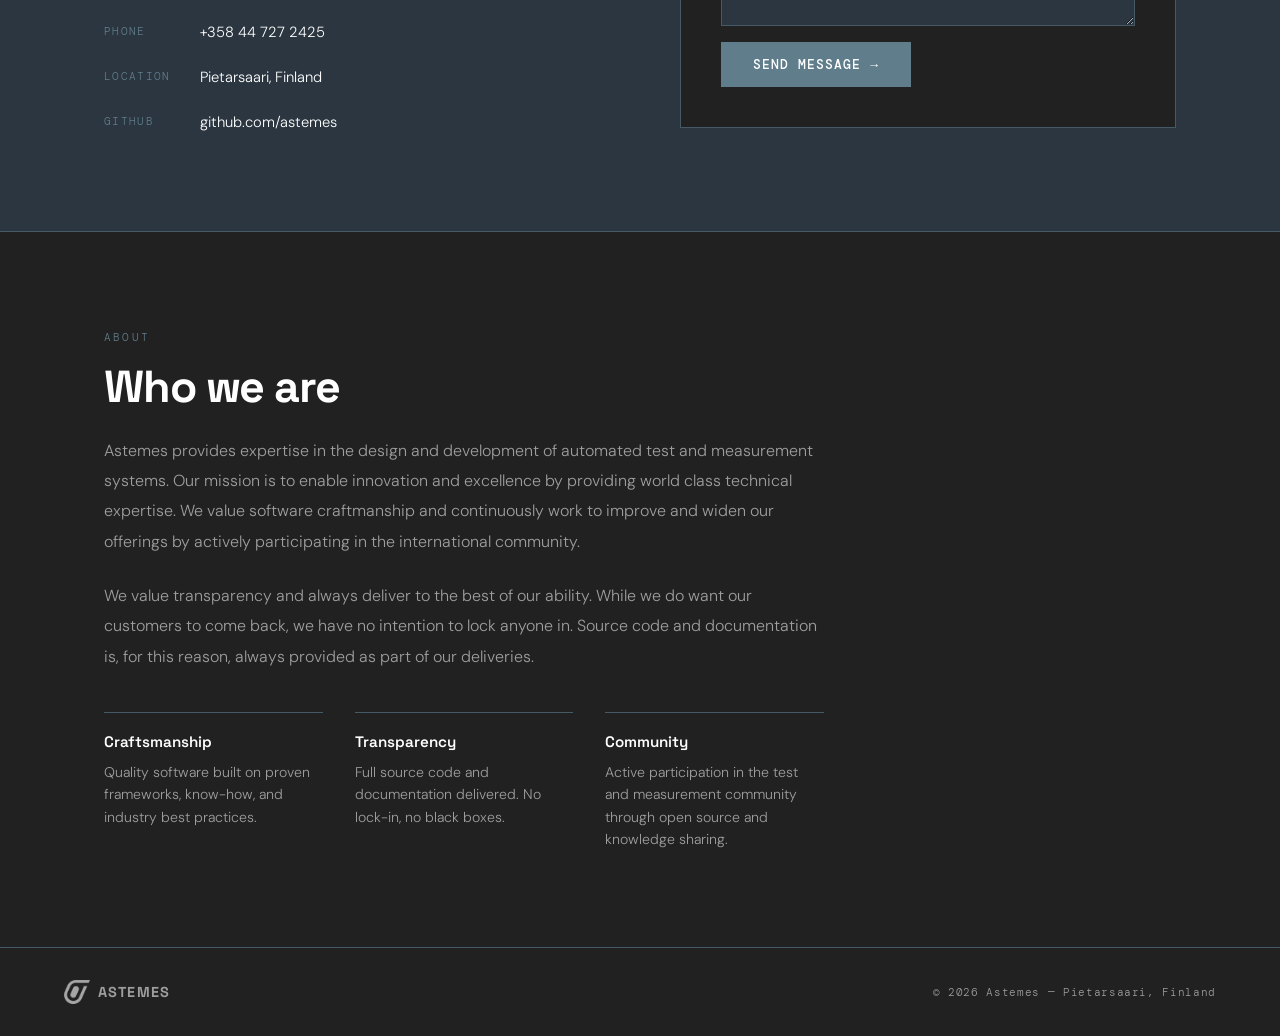
==== commit 9eb8a308: "Update handling of change animation" ====
--- a/index.html
+++ b/index.html
@@ -440,6 +440,7 @@
   document.querySelectorAll('.fade-in').forEach(el => observer.observe(el));
 
 </script>
-<script src="testbench.js"></script>
+<script src="animations/manifest.js"></script>
+<script src="animations/loader.js"></script>
 </body>
 </html>
--- a/style.css
+++ b/style.css
@@ -29,17 +29,29 @@
   overflow-x: hidden;
 }
 
-/* Grid background */
-body::before {
+/* PCB trace background — fixed layer that tiles vertically; JS drifts it slower than
+   the page on scroll (subtle parallax) via the --pcb-shift custom property. */
+body::after {
   content: '';
   position: fixed;
   inset: 0;
-  background-image:
-    linear-gradient(var(--grid) 1px, transparent 1px),
-    linear-gradient(90deg, var(--grid) 1px, transparent 1px);
-  background-size: 60px 60px;
+  background-image: url('graphics/pcb-bg.svg');
+  background-repeat: repeat-y;            /* seamless-ish tile, seam falls on the pin-header rows */
+  background-size: 100% auto;             /* fill width, keep aspect, stack vertically */
+  background-position: center var(--pcb-shift, 0px);
+  opacity: 0.8;
   pointer-events: none;
   z-index: 0;
+  /* keep the traces visible across the field, only feather the far edges */
+  -webkit-mask-image: radial-gradient(135% 135% at 50% 45%, #000 80%, transparent 100%);
+          mask-image: radial-gradient(135% 135% at 50% 45%, #000 80%, transparent 100%);
+}
+@media (prefers-reduced-motion: reduce) {
+  body::after { background-position: center 0; }
+}
+/* keep the trace scale consistent on narrow screens (otherwise the tile gets dense) */
+@media (max-width: 1080px) {
+  body::after { background-size: 180% auto; }
 }
 
 /* ── NAV ── */
@@ -176,9 +188,16 @@
   position: relative;
   z-index: 1;
   display: flex;
+  flex-direction: column;
   align-items: center;
   justify-content: center;
-  pointer-events: none;
+  pointer-events: auto;
+}
+.anim-stage {
+  width: 100%;
+  display: flex;
+  align-items: center;
+  justify-content: center;
 }
 .hero-visual svg {
   width: 100%;
@@ -191,6 +210,38 @@
 .hero-visual #atsStop:hover #atsStopBox { fill: rgba(176,122,122,0.24); }
 /* Floating instrument panel fades in/out as measurements run. */
 .hero-visual #atsInst { transition: opacity 0.22s ease; }
+
+/* Animation swap controls — prev/next float over the animation, appearing on hover.
+   (Shown only when more than one animation is registered.) */
+.anim-controls {
+  position: absolute;
+  inset: 0;
+  pointer-events: none;
+  z-index: 2;
+}
+.anim-nav {
+  position: absolute;
+  top: 50%;
+  transform: translateY(-50%);
+  width: 38px; height: 38px;
+  display: flex; align-items: center; justify-content: center;
+  background: rgba(33,33,33,0.66);
+  backdrop-filter: blur(4px);
+  border: 1px solid var(--border);
+  color: var(--accent2);
+  border-radius: 50%;
+  font-size: 1.25rem; line-height: 1;
+  cursor: pointer;
+  pointer-events: auto;
+  opacity: 0;
+  transition: opacity 0.2s ease, background 0.2s, border-color 0.2s, color 0.2s;
+}
+.anim-prev { left: 8px; }
+.anim-next { right: 8px; }
+.anim-nav:hover { background: rgba(33,33,33,0.9); border-color: var(--accent); color: #fff; }
+.hero-visual:hover .anim-nav { opacity: 1; }
+/* keep them reachable while the pointer is on a button even if briefly off the panel */
+.anim-nav:focus-visible { opacity: 1; }
 
 .hero-glow {
   position: absolute;
@@ -722,6 +773,7 @@
 footer {
   position: relative;
   z-index: 1;
+  background: var(--bg);
   border-top: 1px solid var(--border);
   padding: 2rem 4rem;
   display: flex;
@@ -807,10 +859,12 @@
     letter-spacing: 0.12em;
     color: var(--text);
   }
-  .hero { padding: 8rem 2rem 14rem; }
-  .hero-visual { display: none; }
-  .hero-content { flex: 1 1 100%; max-width: none; }
-  .hero-stats { right: 2rem; bottom: 2rem; flex-direction: row; gap: 2rem; }
+  .hero { padding: 8rem 2rem 4rem; flex-direction: column; justify-content: flex-start; }
+  .hero-content { flex: 0 0 auto; max-width: none; }
+  /* show the animation on mobile, stacked under the copy; swipe to change it */
+  .hero-visual { flex: 0 0 auto; width: 100%; max-width: 560px; margin: 2.5rem auto 0; }
+  .hero-stats { display: none; }
+  .anim-nav { display: none; }   /* hover buttons not used on touch — swipe instead */
   .section-inner { padding: 4rem 2rem; }
   .services-grid, .solutions-grid { grid-template-columns: 1fr; }
   .tech-grid { grid-template-columns: repeat(2, 1fr); }
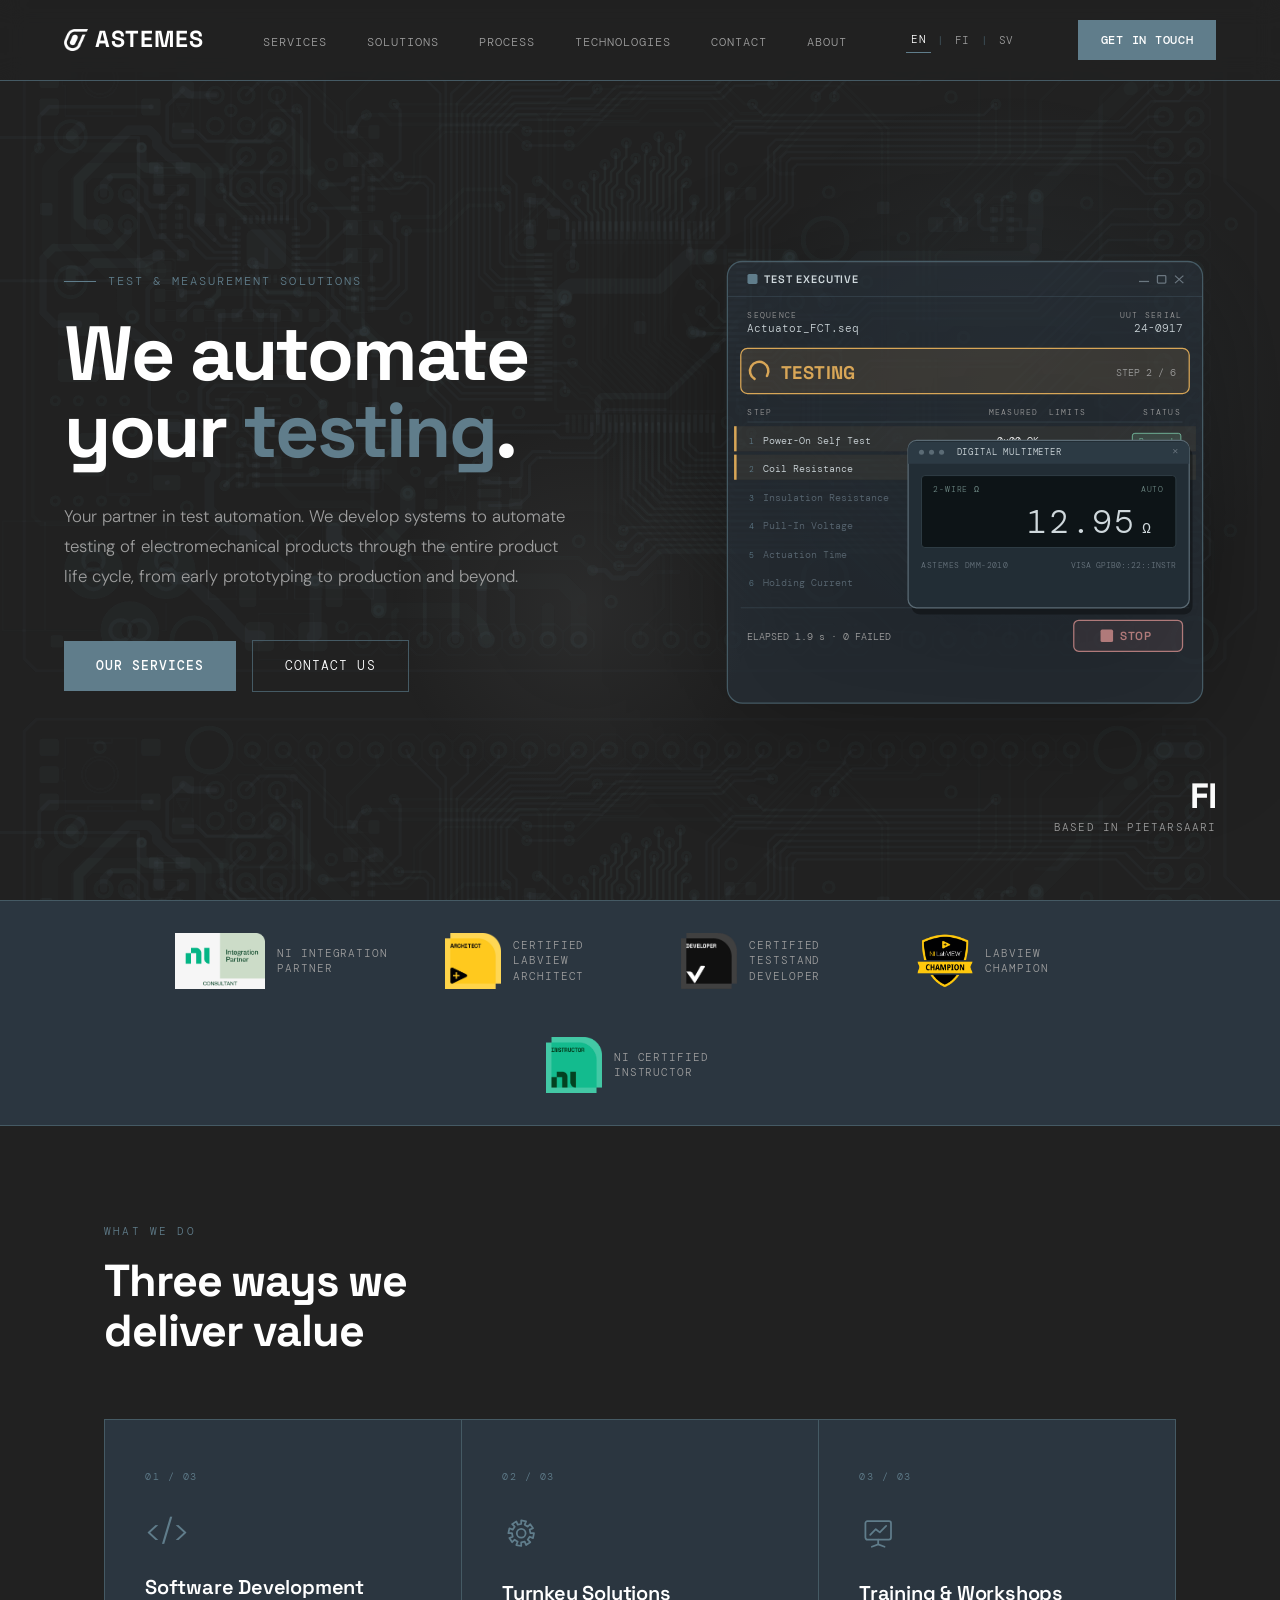
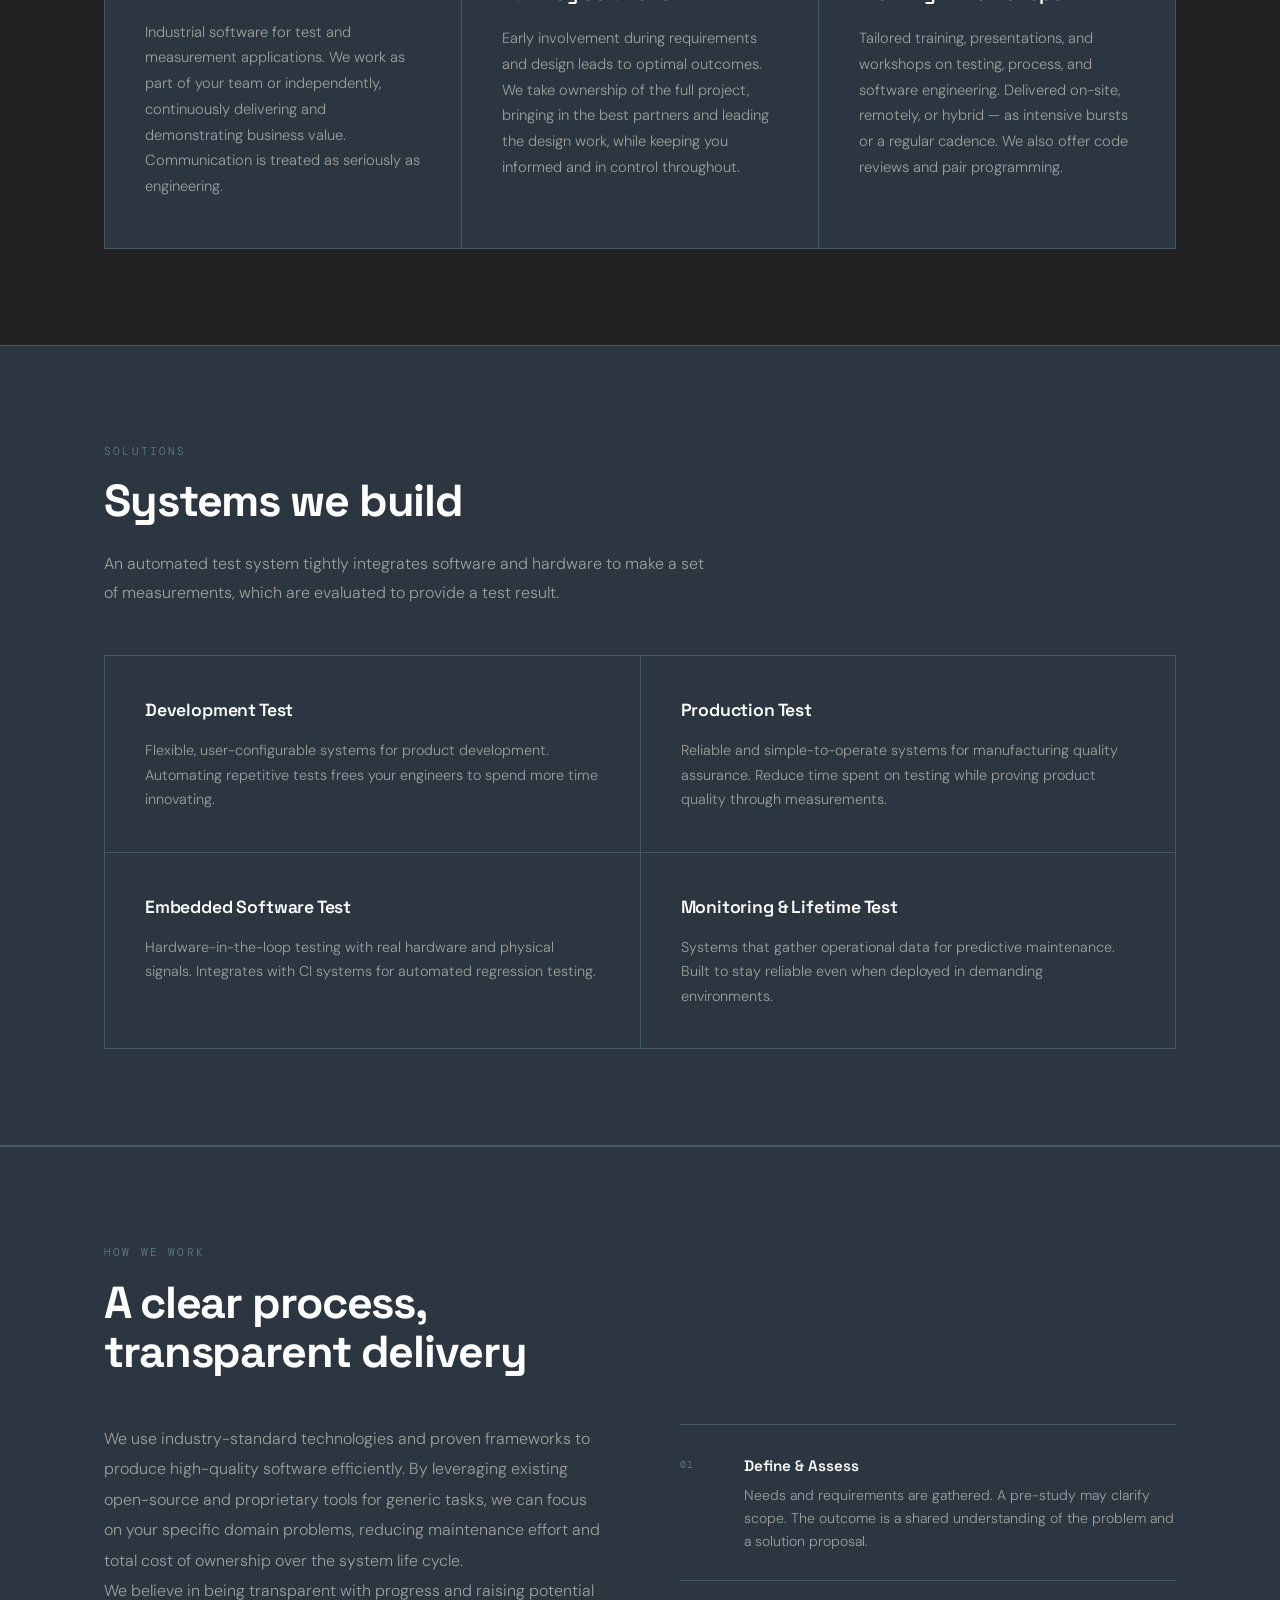
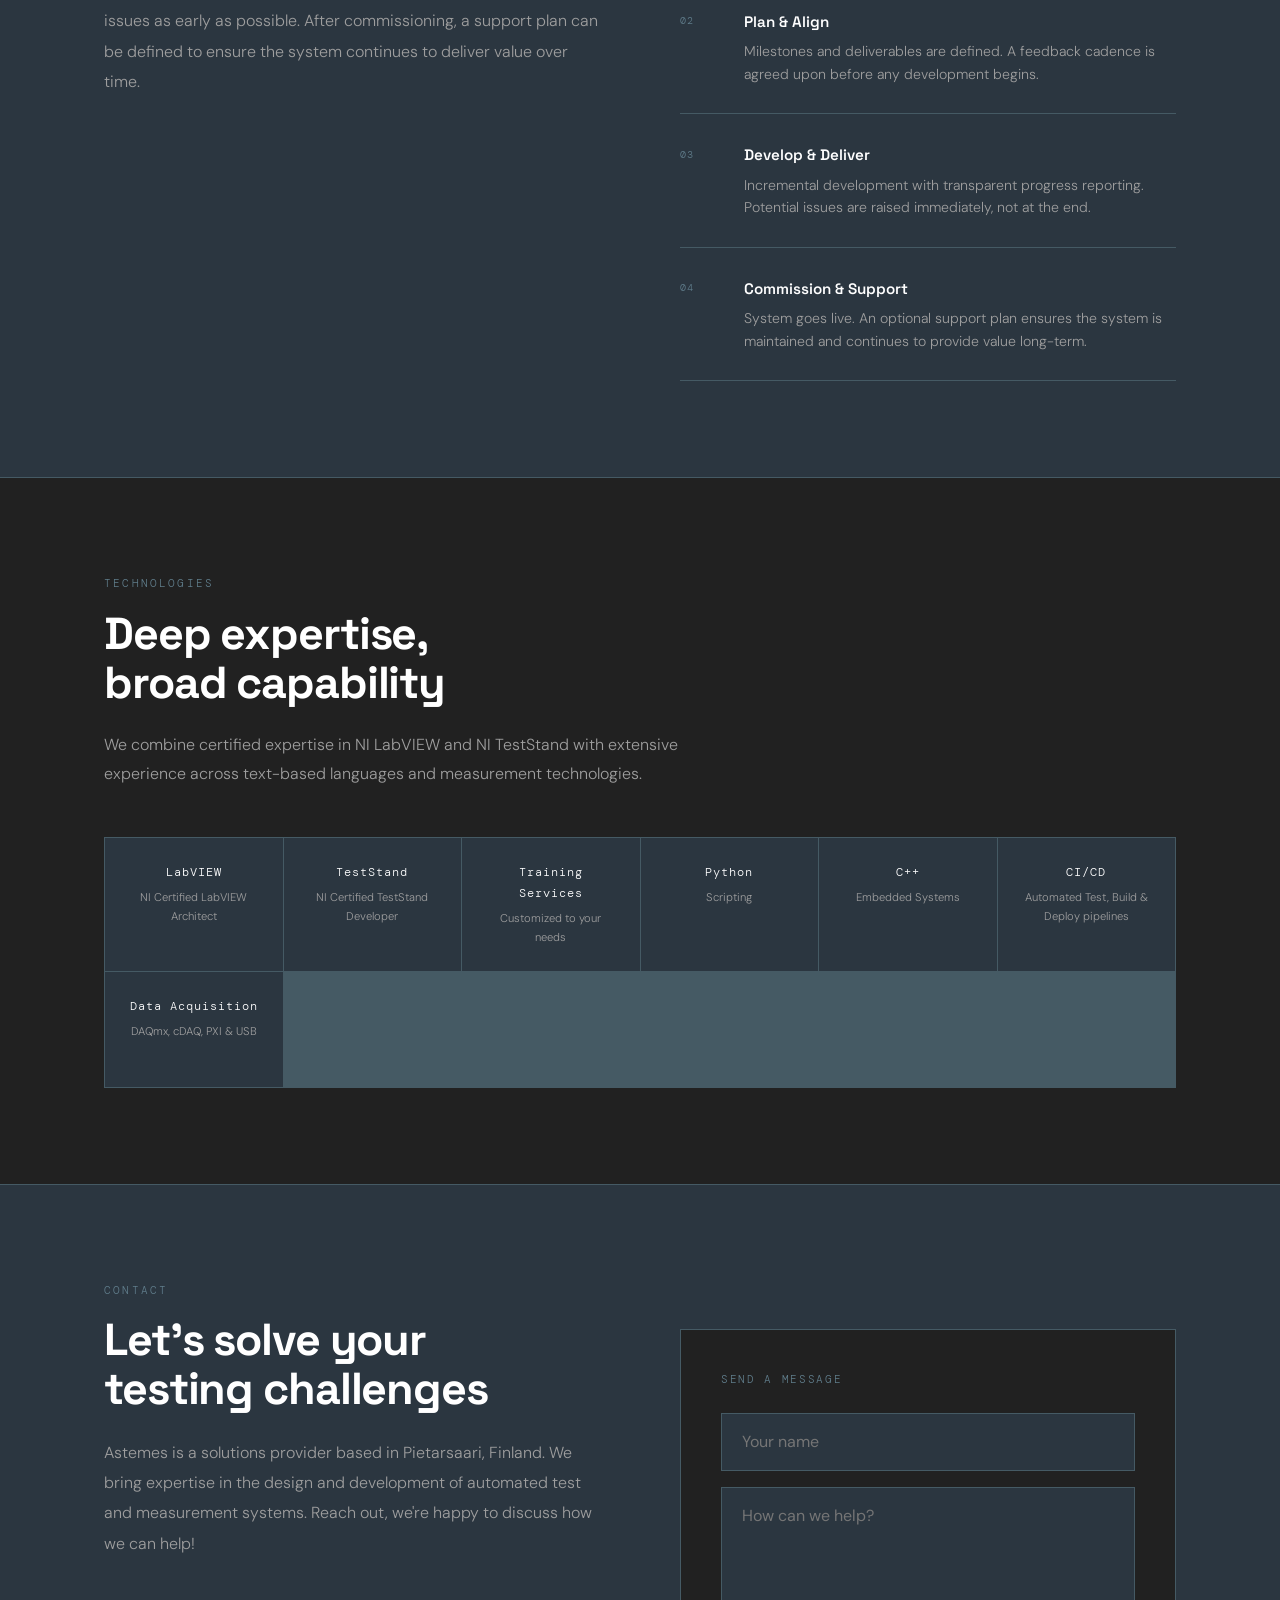
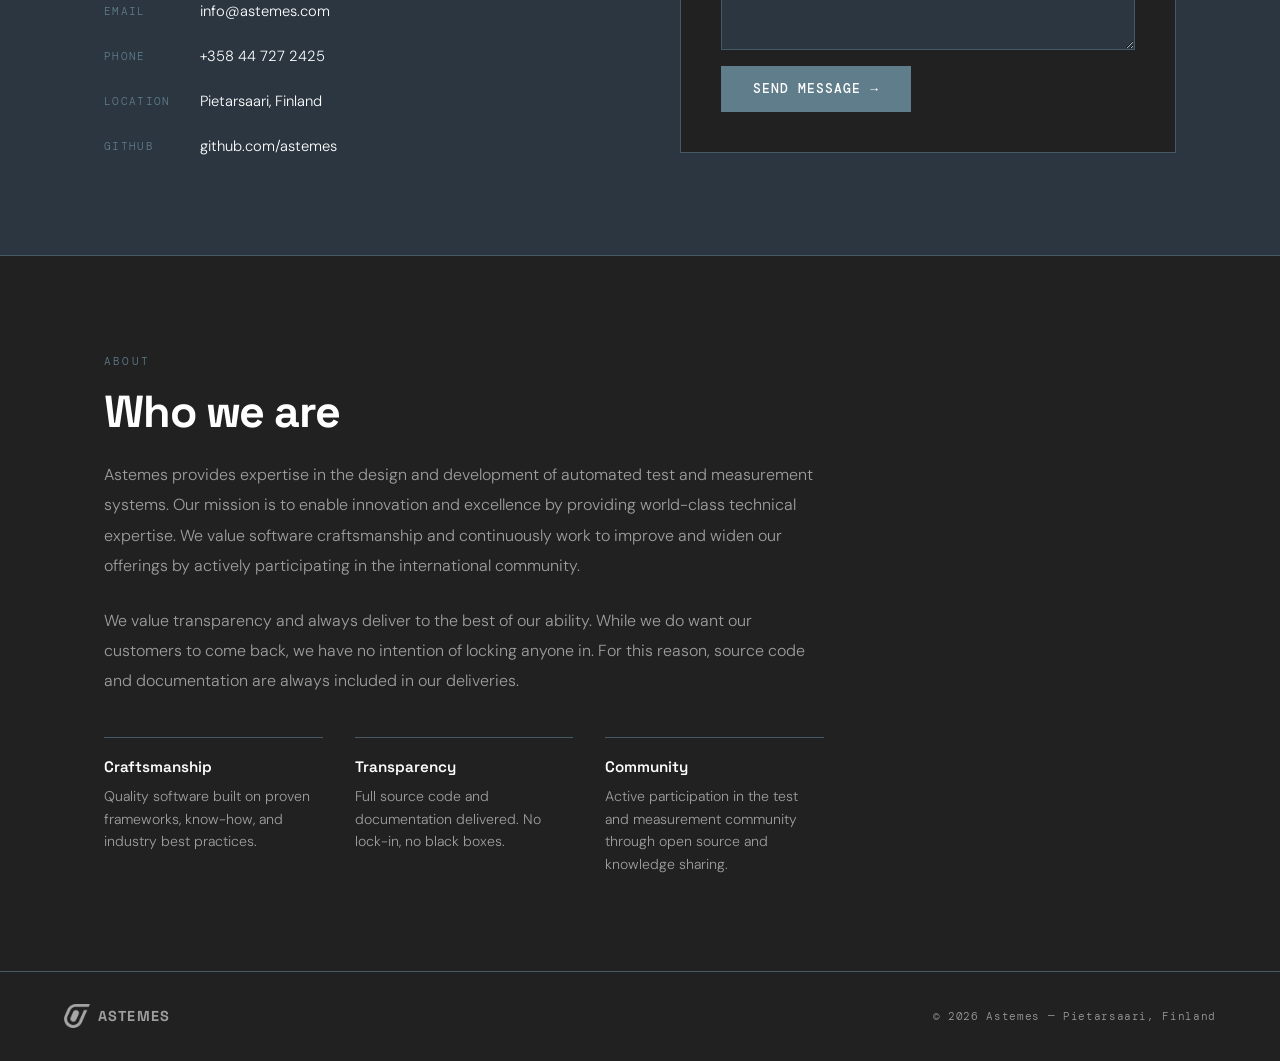
==== commit 2b570507: "Update index.html" ====
--- a/index.html
+++ b/index.html
@@ -4,10 +4,10 @@
 <meta charset="UTF-8">
 <meta name="viewport" content="width=device-width, initial-scale=1.0">
 <title>Astemes — Test & Measurement Solutions</title>
-<meta name="description" content="Astemes is a solutions provider for test and measurement applications. We develop systems to automate testing of electro-mechanical products through the entire product life cycle.">
-<meta name="keywords" content="test automation, measurement systems, LabVIEW, TestStand, NI, turn-key solutions, Pietarsaari, Finland">
+<meta name="description" content="Astemes is a solutions provider for test and measurement applications. We develop systems to automate testing of electromechanical products through the entire product life cycle.">
+<meta name="keywords" content="test automation, measurement systems, LabVIEW, TestStand, NI, turnkey solutions, Pietarsaari, Finland">
 <meta property="og:title" content="Astemes — Test & Measurement Solutions">
-<meta property="og:description" content="Your partner in test automation. We develop systems to automate testing of electro-mechanical products through the entire product life cycle.">
+<meta property="og:description" content="Your partner in test automation. We develop systems to automate testing of electromechanical products through the entire product life cycle.">
 <meta property="og:type" content="website">
 <meta property="og:url" content="https://astemes.com">
 <meta property="og:image" content="https://astemes.com/brand_assets/Logo/Banner.png">
@@ -15,7 +15,7 @@
 <meta property="og:locale" content="en_US">
 <meta name="twitter:card" content="summary_large_image">
 <meta name="twitter:title" content="Astemes — Test & Measurement Solutions">
-<meta name="twitter:description" content="Your partner in test automation. We develop systems to automate testing of electro-mechanical products through the entire product life cycle.">
+<meta name="twitter:description" content="Your partner in test automation. We develop systems to automate testing of electromechanical products through the entire product life cycle.">
 <meta name="twitter:image" content="https://astemes.com/brand_assets/Logo/Banner.png">
 <meta name="robots" content="index, follow">
 <link rel="canonical" href="https://astemes.com/">
@@ -35,7 +35,7 @@
   "name": "Astemes",
   "url": "https://astemes.com",
   "logo": "https://astemes.com/brand_assets/Logo/Banner.png",
-  "description": "Solutions provider for test and measurement applications. We develop systems to automate testing of electro-mechanical products through the entire product life cycle.",
+  "description": "Solutions provider for test and measurement applications. We develop systems to automate testing of electromechanical products through the entire product life cycle.",
   "address": {
     "@type": "PostalAddress",
     "addressLocality": "Pietarsaari",
@@ -92,7 +92,7 @@
     <div class="hero-label">Test &amp; Measurement Solutions</div>
     <h1>We automate<br>your <em>testing</em>.</h1>
     <p class="hero-body">
-      Your partner in test automation. We develop systems to automate testing of electro-mechanical products through the entire product life cycle, from early prototyping through production and beyond.
+      Your partner in test automation. We develop systems to automate testing of electromechanical products through the entire product life cycle, from early prototyping to production and beyond.
     </p>
     <div class="hero-actions">
       <a href="#services" class="btn-primary">Our services</a>
@@ -154,8 +154,8 @@
             <circle cx="24" cy="24" r="5.5"/>
           </svg>
         </div>
-        <h3 class="service-title">Turn-Key Solutions</h3>
-        <p class="service-desc">Early involvement during requirements and design leads to optimal outcomes. We lead the full project, bringing in the best partners and leading the design work, while keeping you informed and in control throughout.</p>
+        <h3 class="service-title">Turnkey Solutions</h3>
+        <p class="service-desc">Early involvement during requirements and design leads to optimal outcomes. We take ownership of the full project, bringing in the best partners and leading the design work, while keeping you informed and in control throughout.</p>
       </div>
       <div class="service-card fade-in">
         <div class="service-num">03 / 03</div>
@@ -178,11 +178,11 @@
   <div class="section-inner">
     <div class="section-tag">Solutions</div>
     <h2 class="section-title fade-in">Systems we build</h2>
-    <p class="solutions-intro">An automated test system is software and hardware tightly integrated to make a set of measurements which are evaluated to provide a test result.</p>
+    <p class="solutions-intro">An automated test system tightly integrates software and hardware to make a set of measurements, which are evaluated to provide a test result.</p>
     <div class="solutions-grid">
       <div class="solution-card fade-in">
         <h3 class="solution-title">Development Test</h3>
-        <p class="solution-desc">Flexible, user-configurable systems for product development. By automating repetitive tests, more time can be spent innovating.</p>
+        <p class="solution-desc">Flexible, user-configurable systems for product development. Automating repetitive tests frees your engineers to spend more time innovating.</p>
       </div>
       <div class="solution-card fade-in">
         <h3 class="solution-title">Production Test</h3>
@@ -193,8 +193,8 @@
         <p class="solution-desc">Hardware-in-the-loop testing with real hardware and physical signals. Integrates with CI systems for automated regression testing.</p>
       </div>
       <div class="solution-card fade-in">
-        <h3 class="solution-title">Monitoring &amp; Life-Time Test</h3>
-        <p class="solution-desc">Systems that gather operational data for predictive maintenance. Built to be reliable even when deployed in uncertain environments.</p>
+        <h3 class="solution-title">Monitoring &amp; Lifetime Test</h3>
+        <p class="solution-desc">Systems that gather operational data for predictive maintenance. Built to stay reliable even when deployed in demanding environments.</p>
       </div>
     </div>
   </div>
@@ -208,7 +208,7 @@
     <div class="process-grid">
       <div>
         <p class="process-desc">
-          We use industry-standard technologies and proven frameworks to produce high-quality software efficiently. By leveraging existing open-source and proprietary tools for generic tasks, we can focus on your specific domain problems, reducing maintenance cost and total cost of ownership over the system lifecycle.
+          We use industry-standard technologies and proven frameworks to produce high-quality software efficiently. By leveraging existing open-source and proprietary tools for generic tasks, we can focus on your specific domain problems, reducing maintenance effort and total cost of ownership over the system life cycle.
         </p>
         <p class="process-desc">
           We believe in being transparent with progress and raising potential issues as early as possible. After commissioning, a support plan can be defined to ensure the system continues to deliver value over time.
@@ -219,7 +219,7 @@
           <div class="step-num">01</div>
           <div class="step-content">
             <h3 class="step-title">Define &amp; Assess</h3>
-            <p class="step-text">Needs and requirements are gathered. A pre-study may clarify scope. The outcome is a verified understanding and a solution proposal.</p>
+            <p class="step-text">Needs and requirements are gathered. A pre-study may clarify scope. The outcome is a shared understanding of the problem and a solution proposal.</p>
           </div>
         </div>
         <div class="step fade-in">
@@ -233,7 +233,7 @@
           <div class="step-num">03</div>
           <div class="step-content">
             <h3 class="step-title">Develop &amp; Deliver</h3>
-            <p class="step-text">Incremental development with transparent progress reporting. Potential issues raised immediately, not at the end.</p>
+            <p class="step-text">Incremental development with transparent progress reporting. Potential issues are raised immediately, not at the end.</p>
           </div>
         </div>
         <div class="step fade-in">
@@ -253,7 +253,7 @@
   <div class="section-inner">
     <div class="section-tag">Technologies</div>
     <h2 class="section-title fade-in">Deep expertise,<br>broad capability</h2>
-    <p class="tech-intro">Deep expertise in NI LabVIEW and NI TestStand combined with extensive experience across text-based languages and measurement technologies.</p>
+    <p class="tech-intro">We combine certified expertise in NI LabVIEW and NI TestStand with extensive experience across text-based languages and measurement technologies.</p>
     <div class="tech-grid">
       <div class="tech-badge fade-in">
         <div class="tech-badge-name">LabVIEW</div>
@@ -359,10 +359,10 @@
     <h2 class="section-title fade-in">Who we are</h2>
     <div class="about-content">
       <p class="about-text">
-        Astemes provides expertise in the design and development of automated test and measurement systems. Our mission is to enable innovation and excellence by providing world class technical expertise. We value software craftmanship and continuously work to improve and widen our offerings by actively participating in the international community.
+        Astemes provides expertise in the design and development of automated test and measurement systems. Our mission is to enable innovation and excellence by providing world-class technical expertise. We value software craftsmanship and continuously work to improve and widen our offerings by actively participating in the international community.
       </p>
       <p class="about-text">
-        We value transparency and always deliver to the best of our ability. While we do want our customers to come back, we have no intention to lock anyone in. Source code and documentation is, for this reason, always provided as part of our deliveries.
+        We value transparency and always deliver to the best of our ability. While we do want our customers to come back, we have no intention of locking anyone in. For this reason, source code and documentation are always included in our deliveries.
       </p>
       <div class="about-values">
         <div class="about-value fade-in">
--- a/style.css
+++ b/style.css
@@ -215,7 +215,11 @@
    (Shown only when more than one animation is registered.) */
 .anim-controls {
   position: absolute;
-  inset: 0;
+  top: 0; bottom: 0;
+  left: 50%;
+  transform: translateX(-50%);
+  width: 100%;
+  max-width: 560px;      /* match the panel (.hero-visual svg) so buttons track it, not the column */
   pointer-events: none;
   z-index: 2;
 }
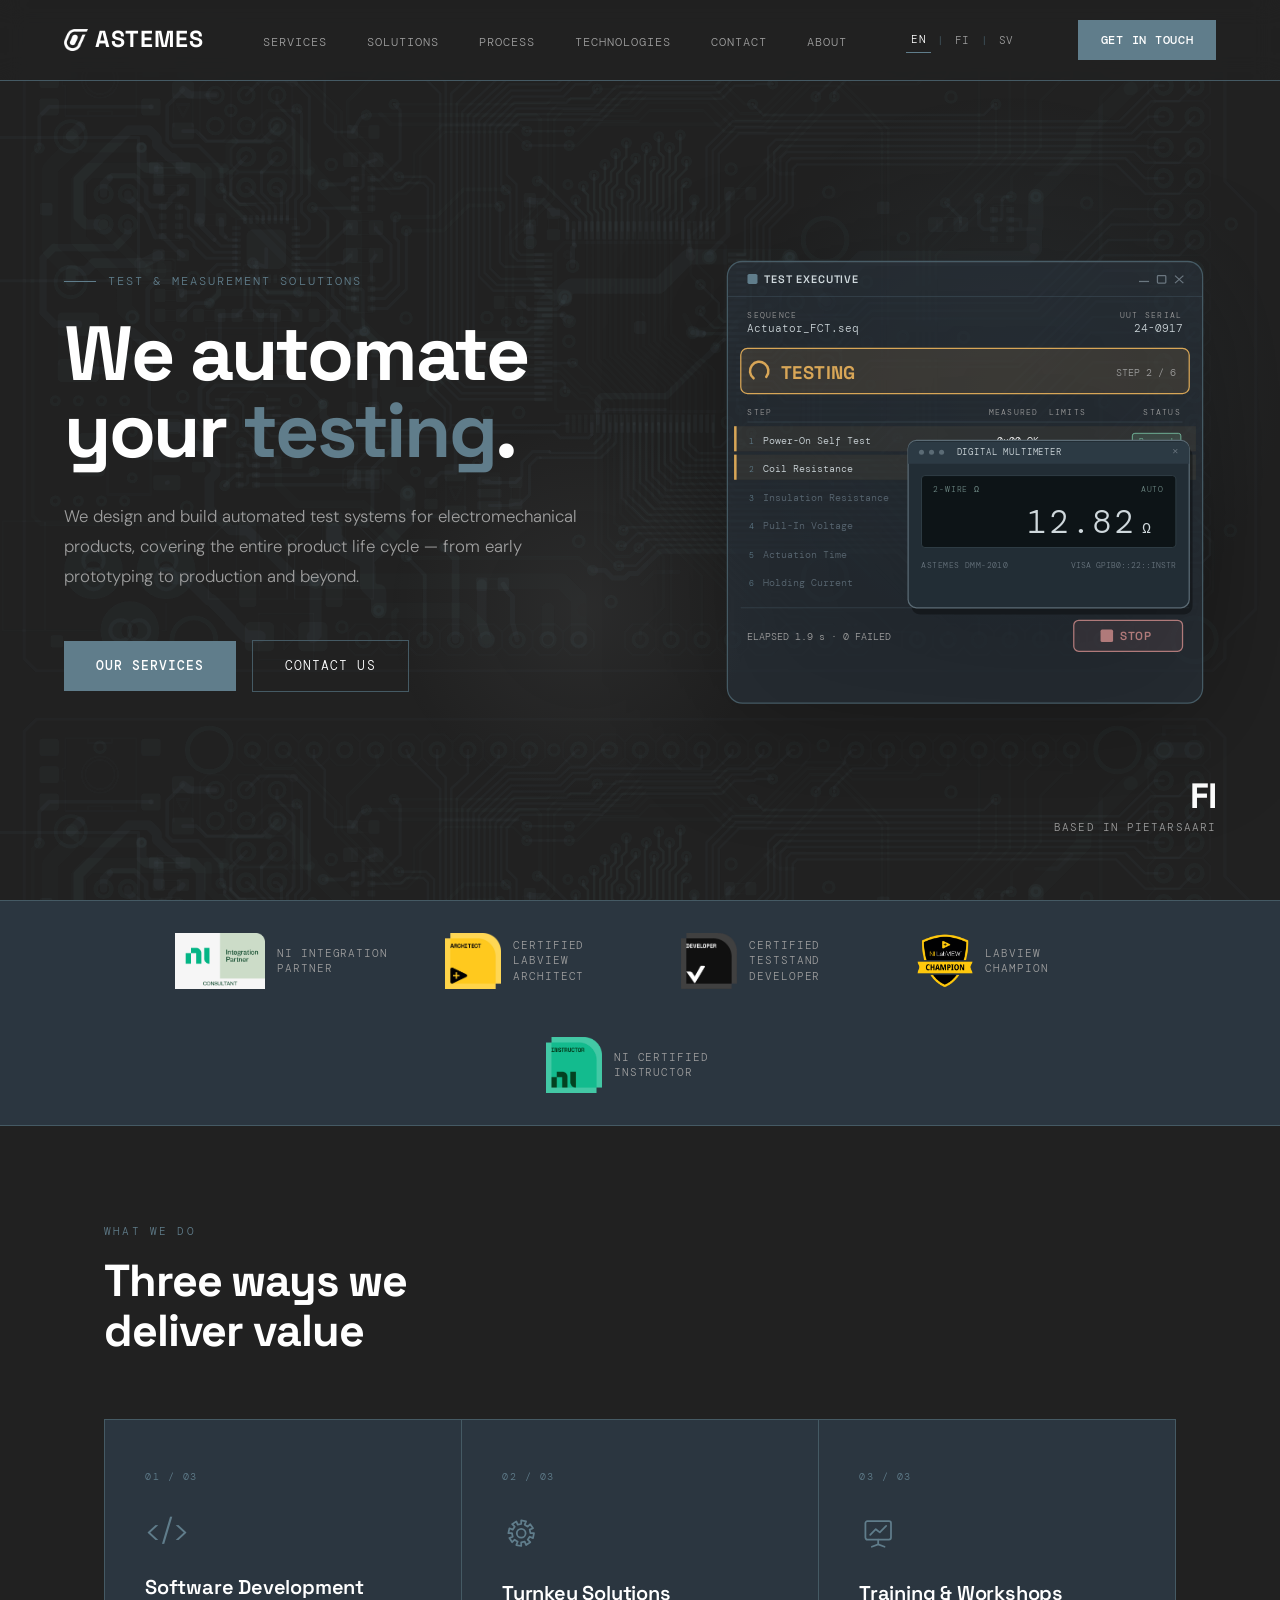
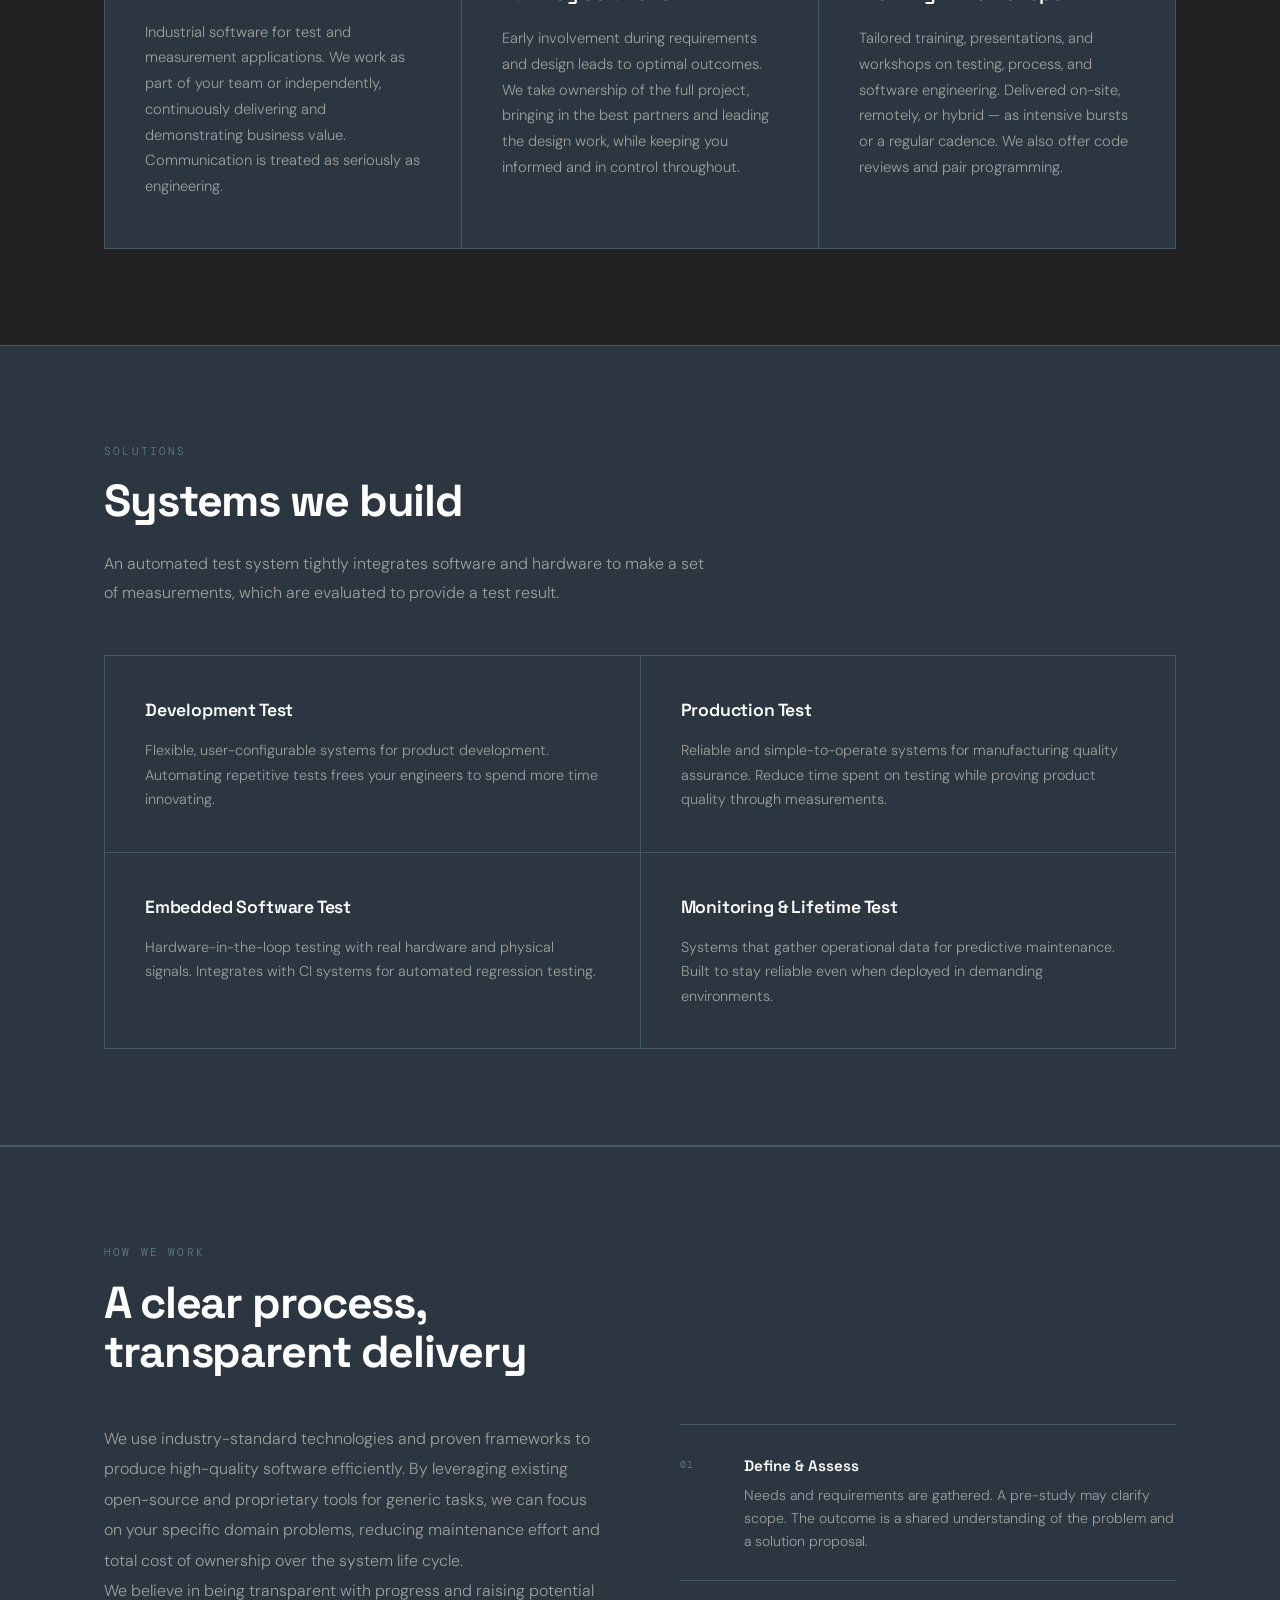
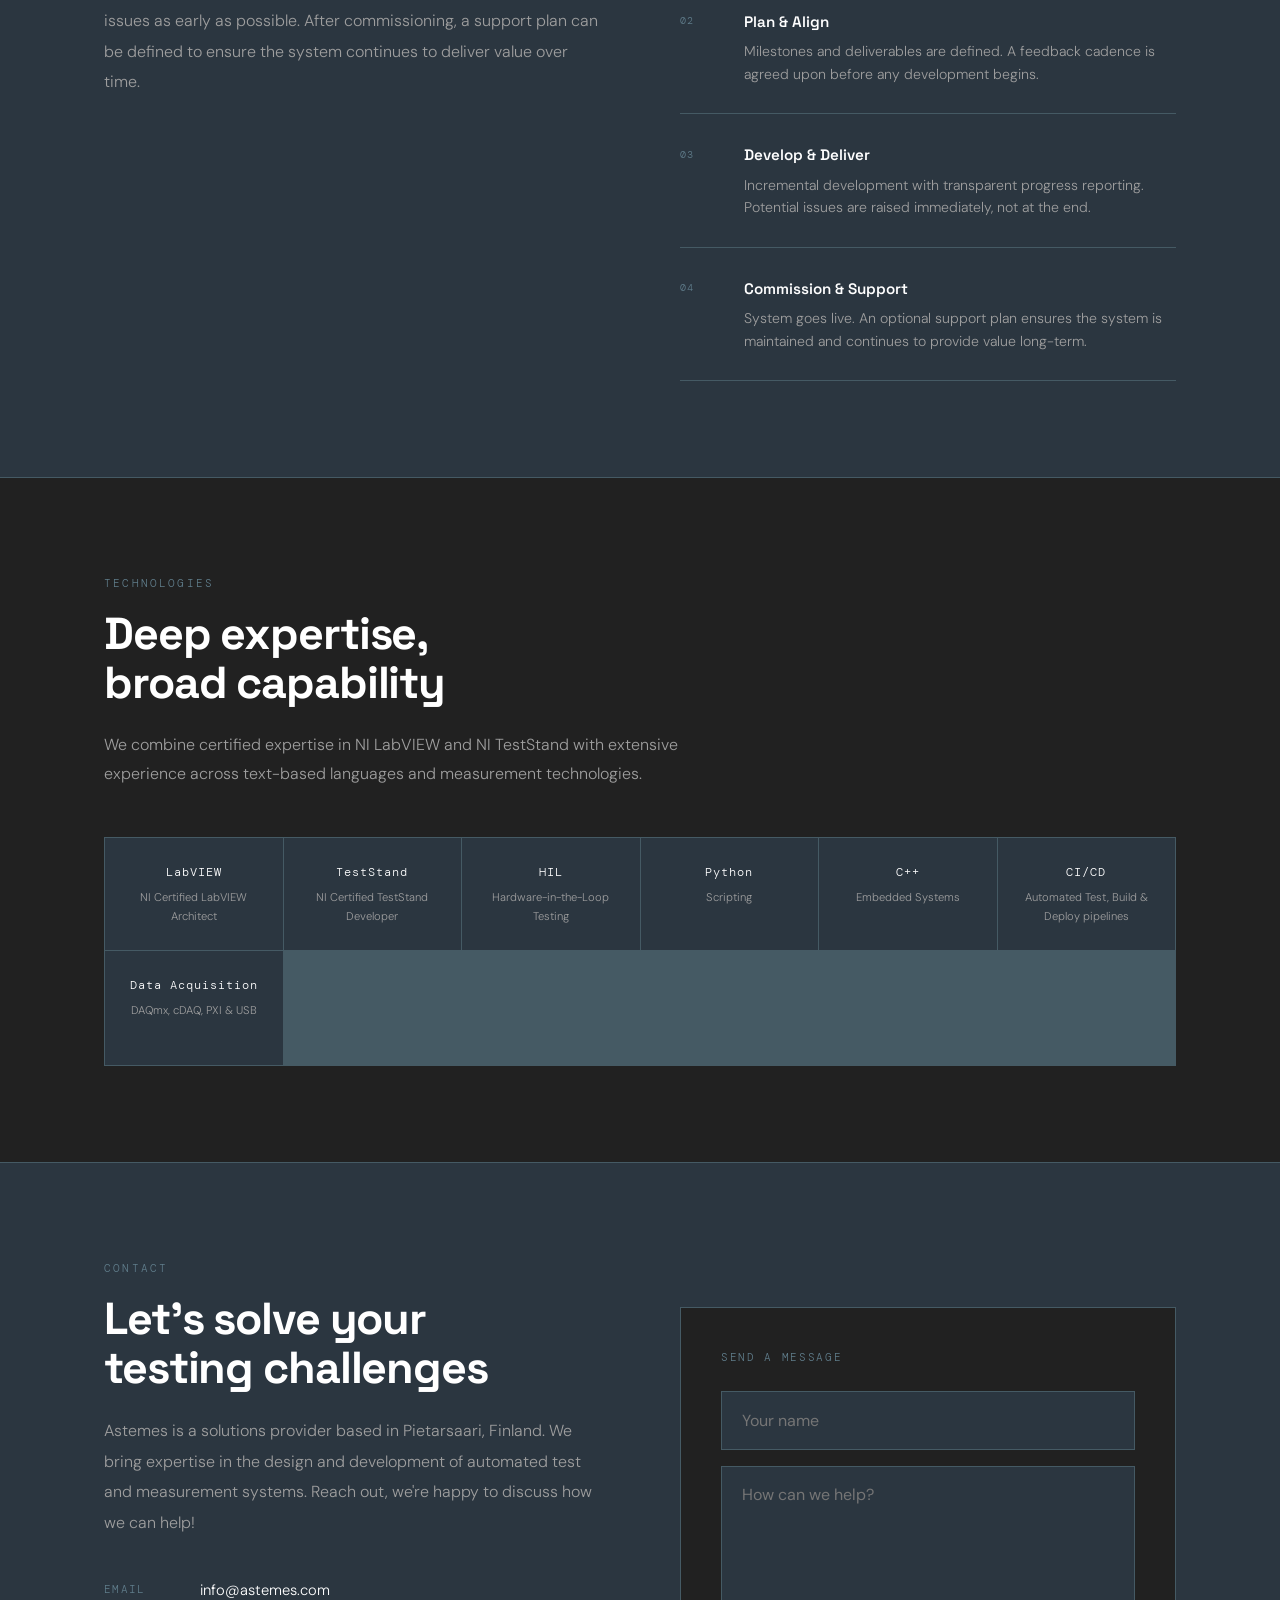
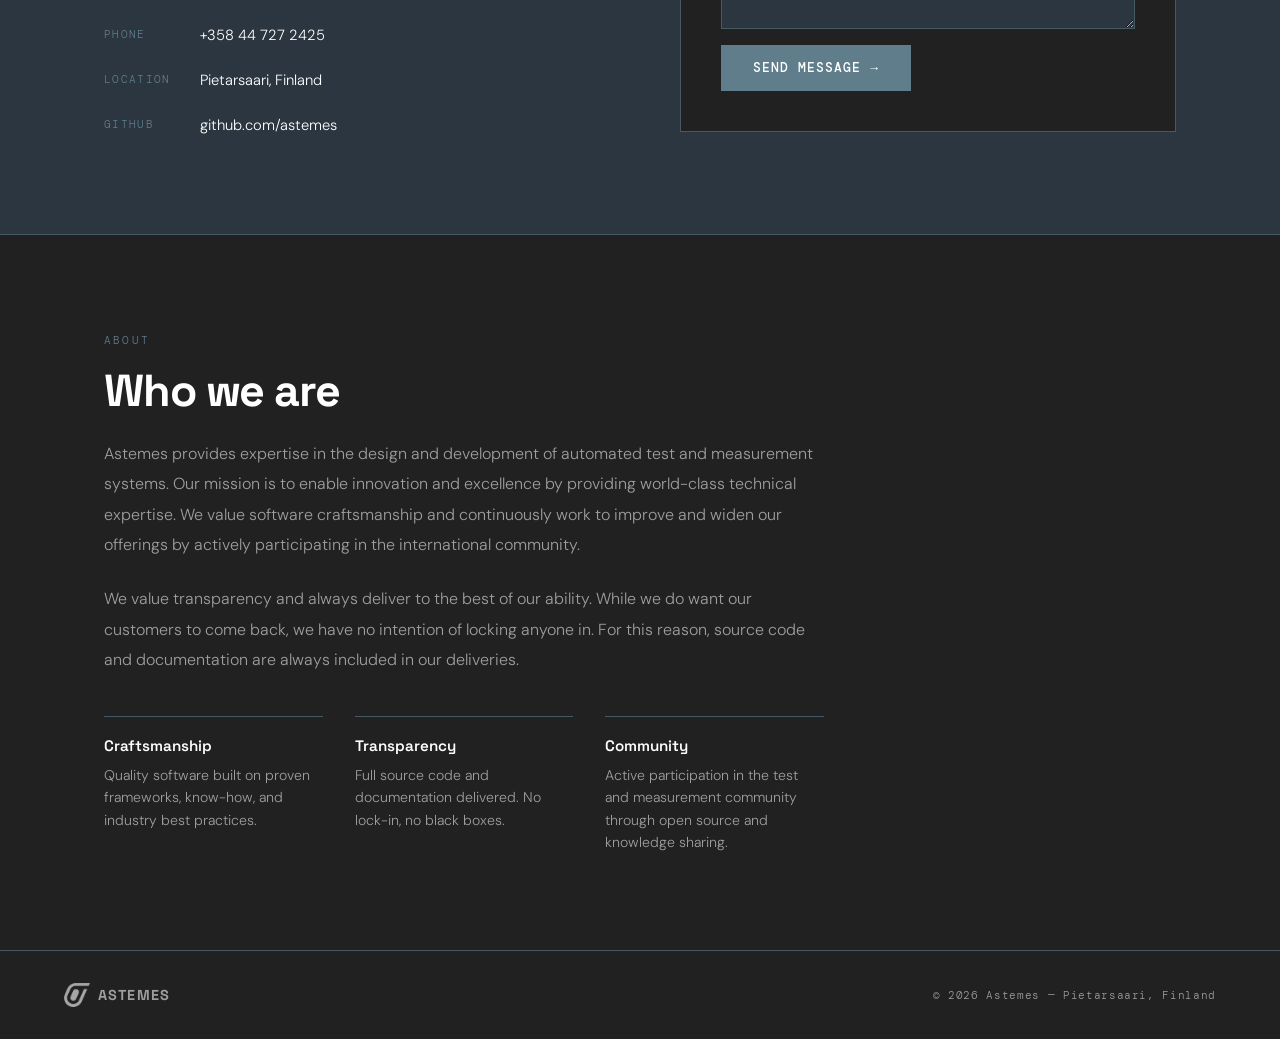
==== commit 1c599235: "Update index.html" ====
--- a/index.html
+++ b/index.html
@@ -92,7 +92,7 @@
     <div class="hero-label">Test &amp; Measurement Solutions</div>
     <h1>We automate<br>your <em>testing</em>.</h1>
     <p class="hero-body">
-      Your partner in test automation. We develop systems to automate testing of electromechanical products through the entire product life cycle, from early prototyping to production and beyond.
+      We design and build automated test systems for electromechanical products, covering the entire product life cycle — from early prototyping to production and beyond.
     </p>
     <div class="hero-actions">
       <a href="#services" class="btn-primary">Our services</a>
@@ -264,8 +264,8 @@
         <div class="tech-badge-role">NI Certified TestStand Developer</div>
       </div>
       <div class="tech-badge fade-in">
-        <div class="tech-badge-name">Training Services</div>
-        <div class="tech-badge-role">Customized to your needs</div>
+        <div class="tech-badge-name">HIL</div>
+        <div class="tech-badge-role">Hardware-in-the-Loop Testing</div>
       </div>
       <div class="tech-badge fade-in">
         <div class="tech-badge-name">Python</div>
